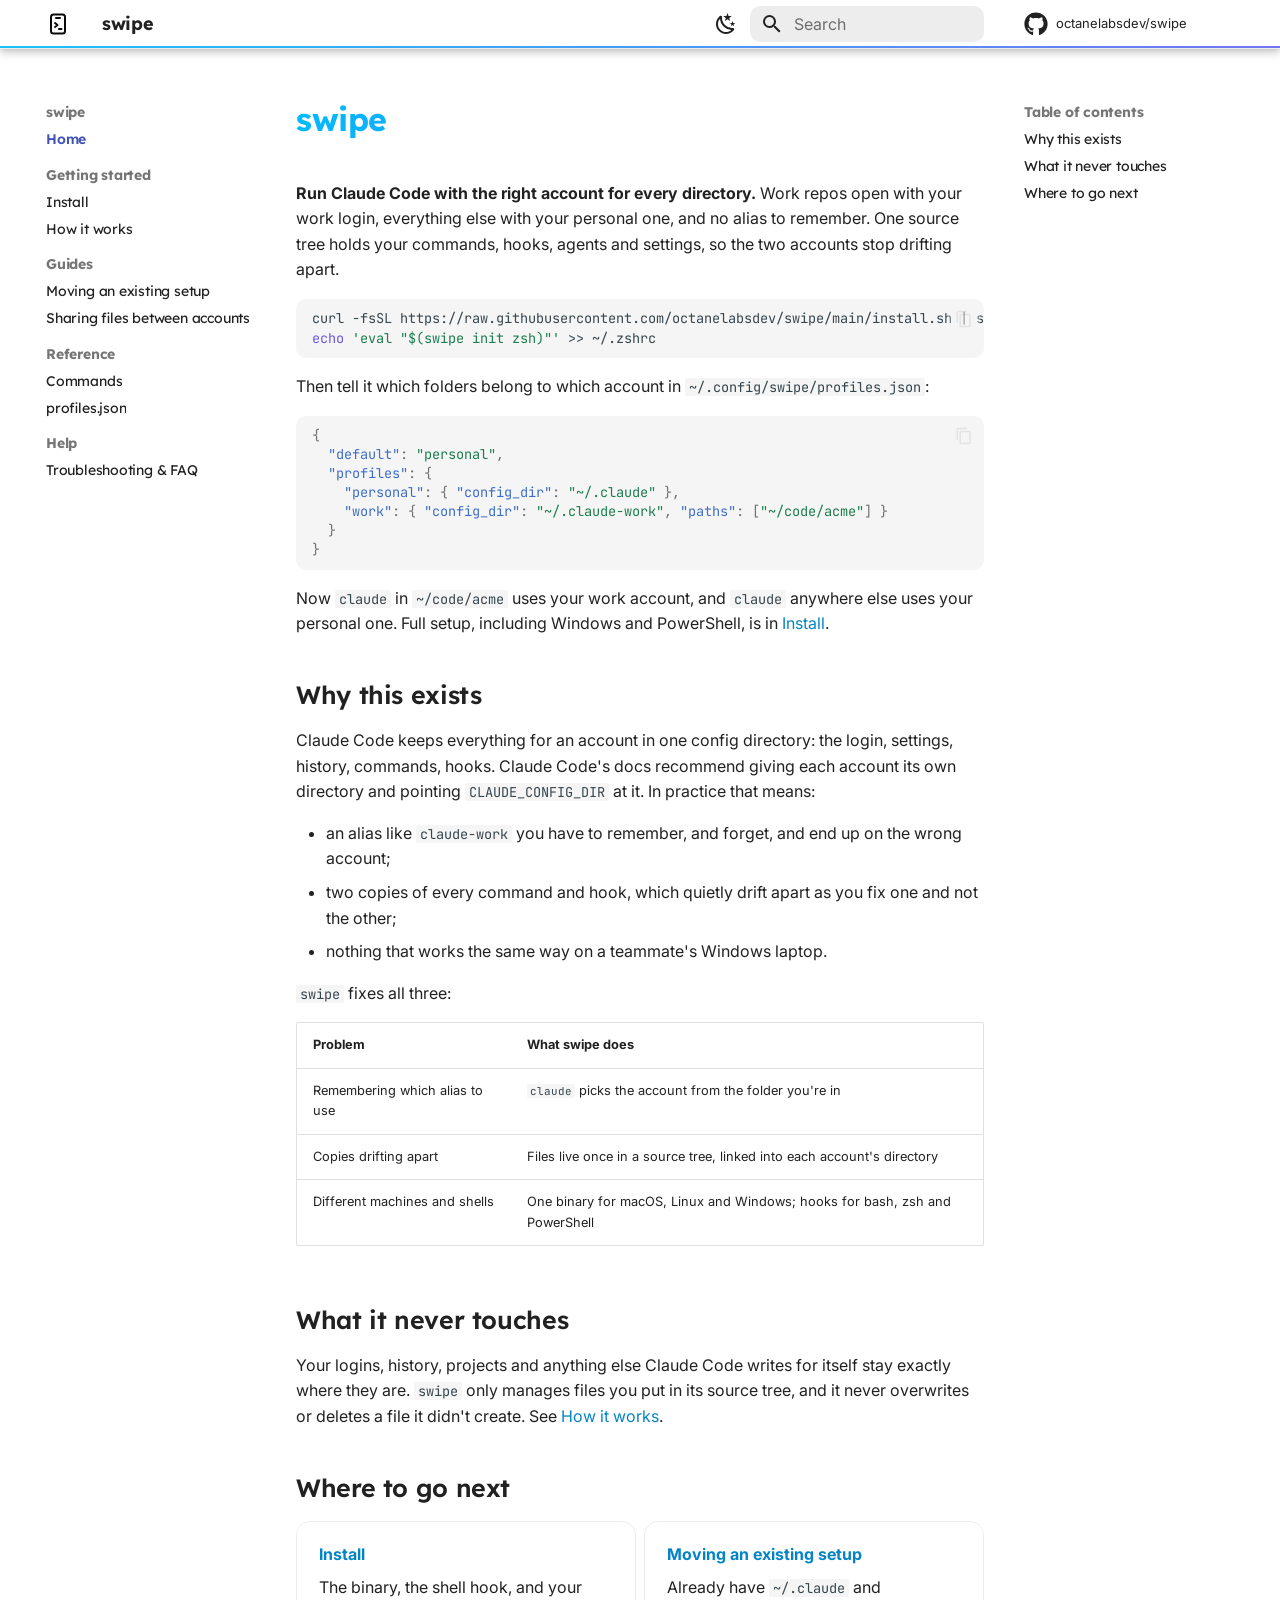
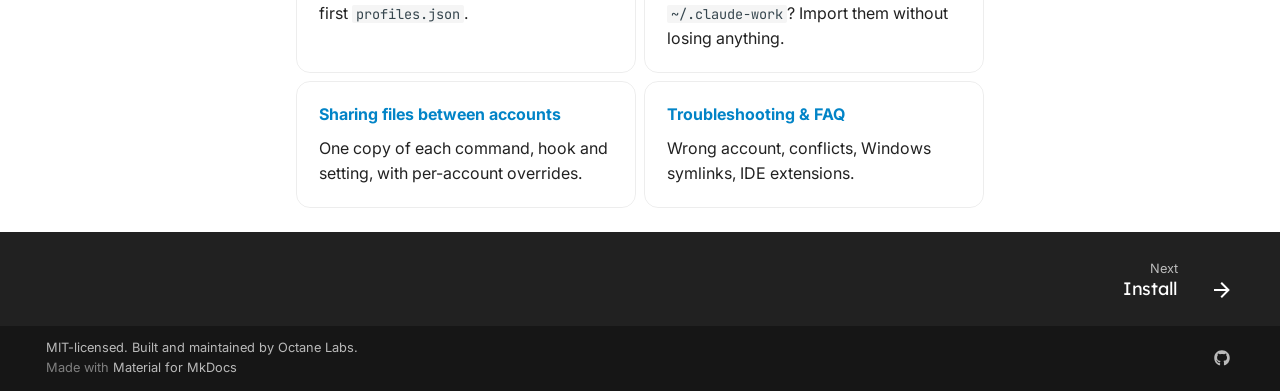
==== index.html @ 8a5f4e54 "Deployed 5c23343 with MkDocs version: 1.6.1" ====
<!doctype html>
<html lang="en" class="no-js">
  <head>
    
      <meta charset="utf-8">
      <meta name="viewport" content="width=device-width,initial-scale=1">
      
        <meta name="description" content="Run Claude Code with the right account for every directory, and keep your commands, hooks and settings in one place. macOS, Linux and Windows.">
      
      
      
        <link rel="canonical" href="https://swipe.octanelabs.dev/">
      
      
      
        <link rel="next" href="install/">
      
      
        
      
      
      <link rel="icon" href="assets/mark.svg">
      <meta name="generator" content="mkdocs-1.6.1, mkdocs-material-9.7.7">
    
    
      
        <title>swipe</title>
      
    
    
      <link rel="stylesheet" href="assets/stylesheets/main.ec1eaa64.min.css">
      
        
        <link rel="stylesheet" href="assets/stylesheets/palette.ab4e12ef.min.css">
      
      


    
    
      
    
    
      
        
        
        <link rel="preconnect" href="https://fonts.gstatic.com" crossorigin>
        <link rel="stylesheet" href="https://fonts.googleapis.com/css?family=Inter:300,300i,400,400i,700,700i%7CJetBrains+Mono:400,400i,700,700i&display=fallback">
        <style>:root{--md-text-font:"Inter";--md-code-font:"JetBrains Mono"}</style>
      
    
    
      <link rel="stylesheet" href="stylesheets/syntax.css">
    
    <script>__md_scope=new URL(".",location),__md_hash=e=>[...e].reduce(((e,_)=>(e<<5)-e+_.charCodeAt(0)),0),__md_get=(e,_=localStorage,t=__md_scope)=>JSON.parse(_.getItem(t.pathname+"."+e)),__md_set=(e,_,t=localStorage,a=__md_scope)=>{try{t.setItem(a.pathname+"."+e,JSON.stringify(_))}catch(e){}}</script>
    
      

    
    
  </head>
  
  
    
    
      
    
    
    
    
    <body dir="ltr" data-md-color-scheme="default" data-md-color-primary="white" data-md-color-accent="cyan">
  
    
    <input class="md-toggle" data-md-toggle="drawer" type="checkbox" id="__drawer" autocomplete="off">
    <input class="md-toggle" data-md-toggle="search" type="checkbox" id="__search" autocomplete="off">
    <label class="md-overlay" for="__drawer"></label>
    <div data-md-component="skip">
      
        
        <a href="#swipe" class="md-skip">
          Skip to content
        </a>
      
    </div>
    <div data-md-component="announce">
      
    </div>
    
    
      

  

<header class="md-header md-header--shadow" data-md-component="header">
  <nav class="md-header__inner md-grid" aria-label="Header">
    <a href="." title="swipe" class="md-header__button md-logo" aria-label="swipe" data-md-component="logo">
      
  <img src="assets/mark.svg" alt="logo">

    </a>
    <label class="md-header__button md-icon" for="__drawer">
      
      <svg xmlns="http://www.w3.org/2000/svg" viewBox="0 0 24 24"><path d="M3 6h18v2H3zm0 5h18v2H3zm0 5h18v2H3z"/></svg>
    </label>
    <div class="md-header__title" data-md-component="header-title">
      <div class="md-header__ellipsis">
        <div class="md-header__topic">
          <span class="md-ellipsis">
            swipe
          </span>
        </div>
        <div class="md-header__topic" data-md-component="header-topic">
          <span class="md-ellipsis">
            
              Home
            
          </span>
        </div>
      </div>
    </div>
    
      
        <form class="md-header__option" data-md-component="palette">
  
    
    
    
    <input class="md-option" data-md-color-media="(prefers-color-scheme: light)" data-md-color-scheme="default" data-md-color-primary="white" data-md-color-accent="cyan"  aria-label="Switch to dark mode"  type="radio" name="__palette" id="__palette_0">
    
      <label class="md-header__button md-icon" title="Switch to dark mode" for="__palette_1" hidden>
        <svg xmlns="http://www.w3.org/2000/svg" viewBox="0 0 24 24"><path d="m17.75 4.09-2.53 1.94.91 3.06-2.63-1.81-2.63 1.81.91-3.06-2.53-1.94L12.44 4l1.06-3 1.06 3zm3.5 6.91-1.64 1.25.59 1.98-1.7-1.17-1.7 1.17.59-1.98L15.75 11l2.06-.05L18.5 9l.69 1.95zm-2.28 4.95c.83-.08 1.72 1.1 1.19 1.85-.32.45-.66.87-1.08 1.27C15.17 23 8.84 23 4.94 19.07c-3.91-3.9-3.91-10.24 0-14.14.4-.4.82-.76 1.27-1.08.75-.53 1.93.36 1.85 1.19-.27 2.86.69 5.83 2.89 8.02a9.96 9.96 0 0 0 8.02 2.89m-1.64 2.02a12.08 12.08 0 0 1-7.8-3.47c-2.17-2.19-3.33-5-3.49-7.82-2.81 3.14-2.7 7.96.31 10.98 3.02 3.01 7.84 3.12 10.98.31"/></svg>
      </label>
    
  
    
    
    
    <input class="md-option" data-md-color-media="(prefers-color-scheme: dark)" data-md-color-scheme="slate" data-md-color-primary="black" data-md-color-accent="cyan"  aria-label="Switch to light mode"  type="radio" name="__palette" id="__palette_1">
    
      <label class="md-header__button md-icon" title="Switch to light mode" for="__palette_0" hidden>
        <svg xmlns="http://www.w3.org/2000/svg" viewBox="0 0 24 24"><path d="M12 7a5 5 0 0 1 5 5 5 5 0 0 1-5 5 5 5 0 0 1-5-5 5 5 0 0 1 5-5m0 2a3 3 0 0 0-3 3 3 3 0 0 0 3 3 3 3 0 0 0 3-3 3 3 0 0 0-3-3m0-7 2.39 3.42C13.65 5.15 12.84 5 12 5s-1.65.15-2.39.42zM3.34 7l4.16-.35A7.2 7.2 0 0 0 5.94 8.5c-.44.74-.69 1.5-.83 2.29zm.02 10 1.76-3.77a7.131 7.131 0 0 0 2.38 4.14zM20.65 7l-1.77 3.79a7.02 7.02 0 0 0-2.38-4.15zm-.01 10-4.14.36c.59-.51 1.12-1.14 1.54-1.86.42-.73.69-1.5.83-2.29zM12 22l-2.41-3.44c.74.27 1.55.44 2.41.44.82 0 1.63-.17 2.37-.44z"/></svg>
      </label>
    
  
</form>
      
    
    
      <script>var palette=__md_get("__palette");if(palette&&palette.color){if("(prefers-color-scheme)"===palette.color.media){var media=matchMedia("(prefers-color-scheme: light)"),input=document.querySelector(media.matches?"[data-md-color-media='(prefers-color-scheme: light)']":"[data-md-color-media='(prefers-color-scheme: dark)']");palette.color.media=input.getAttribute("data-md-color-media"),palette.color.scheme=input.getAttribute("data-md-color-scheme"),palette.color.primary=input.getAttribute("data-md-color-primary"),palette.color.accent=input.getAttribute("data-md-color-accent")}for(var[key,value]of Object.entries(palette.color))document.body.setAttribute("data-md-color-"+key,value)}</script>
    
    
    
      
      
        <label class="md-header__button md-icon" for="__search">
          
          <svg xmlns="http://www.w3.org/2000/svg" viewBox="0 0 24 24"><path d="M9.5 3A6.5 6.5 0 0 1 16 9.5c0 1.61-.59 3.09-1.56 4.23l.27.27h.79l5 5-1.5 1.5-5-5v-.79l-.27-.27A6.52 6.52 0 0 1 9.5 16 6.5 6.5 0 0 1 3 9.5 6.5 6.5 0 0 1 9.5 3m0 2C7 5 5 7 5 9.5S7 14 9.5 14 14 12 14 9.5 12 5 9.5 5"/></svg>
        </label>
        <div class="md-search" data-md-component="search" role="dialog">
  <label class="md-search__overlay" for="__search"></label>
  <div class="md-search__inner" role="search">
    <form class="md-search__form" name="search">
      <input type="text" class="md-search__input" name="query" aria-label="Search" placeholder="Search" autocapitalize="off" autocorrect="off" autocomplete="off" spellcheck="false" data-md-component="search-query" required>
      <label class="md-search__icon md-icon" for="__search">
        
        <svg xmlns="http://www.w3.org/2000/svg" viewBox="0 0 24 24"><path d="M9.5 3A6.5 6.5 0 0 1 16 9.5c0 1.61-.59 3.09-1.56 4.23l.27.27h.79l5 5-1.5 1.5-5-5v-.79l-.27-.27A6.52 6.52 0 0 1 9.5 16 6.5 6.5 0 0 1 3 9.5 6.5 6.5 0 0 1 9.5 3m0 2C7 5 5 7 5 9.5S7 14 9.5 14 14 12 14 9.5 12 5 9.5 5"/></svg>
        
        <svg xmlns="http://www.w3.org/2000/svg" viewBox="0 0 24 24"><path d="M20 11v2H8l5.5 5.5-1.42 1.42L4.16 12l7.92-7.92L13.5 5.5 8 11z"/></svg>
      </label>
      <nav class="md-search__options" aria-label="Search">
        
        <button type="reset" class="md-search__icon md-icon" title="Clear" aria-label="Clear" tabindex="-1">
          
          <svg xmlns="http://www.w3.org/2000/svg" viewBox="0 0 24 24"><path d="M19 6.41 17.59 5 12 10.59 6.41 5 5 6.41 10.59 12 5 17.59 6.41 19 12 13.41 17.59 19 19 17.59 13.41 12z"/></svg>
        </button>
      </nav>
      
        <div class="md-search__suggest" data-md-component="search-suggest"></div>
      
    </form>
    <div class="md-search__output">
      <div class="md-search__scrollwrap" tabindex="0" data-md-scrollfix>
        <div class="md-search-result" data-md-component="search-result">
          <div class="md-search-result__meta">
            Initializing search
          </div>
          <ol class="md-search-result__list" role="presentation"></ol>
        </div>
      </div>
    </div>
  </div>
</div>
      
    
    
      <div class="md-header__source">
        <a href="https://github.com/octanelabsdev/swipe" title="Go to repository" class="md-source" data-md-component="source">
  <div class="md-source__icon md-icon">
    
    <svg xmlns="http://www.w3.org/2000/svg" viewBox="0 0 512 512"><!--! Font Awesome Free 7.1.0 by @fontawesome - https://fontawesome.com License - https://fontawesome.com/license/free (Icons: CC BY 4.0, Fonts: SIL OFL 1.1, Code: MIT License) Copyright 2025 Fonticons, Inc.--><path d="M173.9 397.4c0 2-2.3 3.6-5.2 3.6-3.3.3-5.6-1.3-5.6-3.6 0-2 2.3-3.6 5.2-3.6 3-.3 5.6 1.3 5.6 3.6m-31.1-4.5c-.7 2 1.3 4.3 4.3 4.9 2.6 1 5.6 0 6.2-2s-1.3-4.3-4.3-5.2c-2.6-.7-5.5.3-6.2 2.3m44.2-1.7c-2.9.7-4.9 2.6-4.6 4.9.3 2 2.9 3.3 5.9 2.6 2.9-.7 4.9-2.6 4.6-4.6-.3-1.9-3-3.2-5.9-2.9M252.8 8C114.1 8 8 113.3 8 252c0 110.9 69.8 205.8 169.5 239.2 12.8 2.3 17.3-5.6 17.3-12.1 0-6.2-.3-40.4-.3-61.4 0 0-70 15-84.7-29.8 0 0-11.4-29.1-27.8-36.6 0 0-22.9-15.7 1.6-15.4 0 0 24.9 2 38.6 25.8 21.9 38.6 58.6 27.5 72.9 20.9 2.3-16 8.8-27.1 16-33.7-55.9-6.2-112.3-14.3-112.3-110.5 0-27.5 7.6-41.3 23.6-58.9-2.6-6.5-11.1-33.3 2.6-67.9 20.9-6.5 69 27 69 27 20-5.6 41.5-8.5 62.8-8.5s42.8 2.9 62.8 8.5c0 0 48.1-33.6 69-27 13.7 34.7 5.2 61.4 2.6 67.9 16 17.7 25.8 31.5 25.8 58.9 0 96.5-58.9 104.2-114.8 110.5 9.2 7.9 17 22.9 17 46.4 0 33.7-.3 75.4-.3 83.6 0 6.5 4.6 14.4 17.3 12.1C436.2 457.8 504 362.9 504 252 504 113.3 391.5 8 252.8 8M105.2 352.9c-1.3 1-1 3.3.7 5.2 1.6 1.6 3.9 2.3 5.2 1 1.3-1 1-3.3-.7-5.2-1.6-1.6-3.9-2.3-5.2-1m-10.8-8.1c-.7 1.3.3 2.9 2.3 3.9 1.6 1 3.6.7 4.3-.7.7-1.3-.3-2.9-2.3-3.9-2-.6-3.6-.3-4.3.7m32.4 35.6c-1.6 1.3-1 4.3 1.3 6.2 2.3 2.3 5.2 2.6 6.5 1 1.3-1.3.7-4.3-1.3-6.2-2.2-2.3-5.2-2.6-6.5-1m-11.4-14.7c-1.6 1-1.6 3.6 0 5.9s4.3 3.3 5.6 2.3c1.6-1.3 1.6-3.9 0-6.2-1.4-2.3-4-3.3-5.6-2"/></svg>
  </div>
  <div class="md-source__repository">
    octanelabsdev/swipe
  </div>
</a>
      </div>
    
  </nav>
  
</header>
    
    <div class="md-container" data-md-component="container">
      
      
        
          
        
      
      <main class="md-main" data-md-component="main">
        <div class="md-main__inner md-grid">
          
            
              
              <div class="md-sidebar md-sidebar--primary" data-md-component="sidebar" data-md-type="navigation" >
                <div class="md-sidebar__scrollwrap">
                  <div class="md-sidebar__inner">
                    



<nav class="md-nav md-nav--primary" aria-label="Navigation" data-md-level="0">
  <label class="md-nav__title" for="__drawer">
    <a href="." title="swipe" class="md-nav__button md-logo" aria-label="swipe" data-md-component="logo">
      
  <img src="assets/mark.svg" alt="logo">

    </a>
    swipe
  </label>
  
    <div class="md-nav__source">
      <a href="https://github.com/octanelabsdev/swipe" title="Go to repository" class="md-source" data-md-component="source">
  <div class="md-source__icon md-icon">
    
    <svg xmlns="http://www.w3.org/2000/svg" viewBox="0 0 512 512"><!--! Font Awesome Free 7.1.0 by @fontawesome - https://fontawesome.com License - https://fontawesome.com/license/free (Icons: CC BY 4.0, Fonts: SIL OFL 1.1, Code: MIT License) Copyright 2025 Fonticons, Inc.--><path d="M173.9 397.4c0 2-2.3 3.6-5.2 3.6-3.3.3-5.6-1.3-5.6-3.6 0-2 2.3-3.6 5.2-3.6 3-.3 5.6 1.3 5.6 3.6m-31.1-4.5c-.7 2 1.3 4.3 4.3 4.9 2.6 1 5.6 0 6.2-2s-1.3-4.3-4.3-5.2c-2.6-.7-5.5.3-6.2 2.3m44.2-1.7c-2.9.7-4.9 2.6-4.6 4.9.3 2 2.9 3.3 5.9 2.6 2.9-.7 4.9-2.6 4.6-4.6-.3-1.9-3-3.2-5.9-2.9M252.8 8C114.1 8 8 113.3 8 252c0 110.9 69.8 205.8 169.5 239.2 12.8 2.3 17.3-5.6 17.3-12.1 0-6.2-.3-40.4-.3-61.4 0 0-70 15-84.7-29.8 0 0-11.4-29.1-27.8-36.6 0 0-22.9-15.7 1.6-15.4 0 0 24.9 2 38.6 25.8 21.9 38.6 58.6 27.5 72.9 20.9 2.3-16 8.8-27.1 16-33.7-55.9-6.2-112.3-14.3-112.3-110.5 0-27.5 7.6-41.3 23.6-58.9-2.6-6.5-11.1-33.3 2.6-67.9 20.9-6.5 69 27 69 27 20-5.6 41.5-8.5 62.8-8.5s42.8 2.9 62.8 8.5c0 0 48.1-33.6 69-27 13.7 34.7 5.2 61.4 2.6 67.9 16 17.7 25.8 31.5 25.8 58.9 0 96.5-58.9 104.2-114.8 110.5 9.2 7.9 17 22.9 17 46.4 0 33.7-.3 75.4-.3 83.6 0 6.5 4.6 14.4 17.3 12.1C436.2 457.8 504 362.9 504 252 504 113.3 391.5 8 252.8 8M105.2 352.9c-1.3 1-1 3.3.7 5.2 1.6 1.6 3.9 2.3 5.2 1 1.3-1 1-3.3-.7-5.2-1.6-1.6-3.9-2.3-5.2-1m-10.8-8.1c-.7 1.3.3 2.9 2.3 3.9 1.6 1 3.6.7 4.3-.7.7-1.3-.3-2.9-2.3-3.9-2-.6-3.6-.3-4.3.7m32.4 35.6c-1.6 1.3-1 4.3 1.3 6.2 2.3 2.3 5.2 2.6 6.5 1 1.3-1.3.7-4.3-1.3-6.2-2.2-2.3-5.2-2.6-6.5-1m-11.4-14.7c-1.6 1-1.6 3.6 0 5.9s4.3 3.3 5.6 2.3c1.6-1.3 1.6-3.9 0-6.2-1.4-2.3-4-3.3-5.6-2"/></svg>
  </div>
  <div class="md-source__repository">
    octanelabsdev/swipe
  </div>
</a>
    </div>
  
  <ul class="md-nav__list" data-md-scrollfix>
    
      
      
  
  
    
  
  
  
    <li class="md-nav__item md-nav__item--active">
      
      <input class="md-nav__toggle md-toggle" type="checkbox" id="__toc">
      
      
        
      
      
        <label class="md-nav__link md-nav__link--active" for="__toc">
          
  
  
  <span class="md-ellipsis">
    
  
    Home
  

    
  </span>
  
  

          <span class="md-nav__icon md-icon"></span>
        </label>
      
      <a href="." class="md-nav__link md-nav__link--active">
        
  
  
  <span class="md-ellipsis">
    
  
    Home
  

    
  </span>
  
  

      </a>
      
        

<nav class="md-nav md-nav--secondary" aria-label="Table of contents">
  
  
  
    
  
  
    <label class="md-nav__title" for="__toc">
      <span class="md-nav__icon md-icon"></span>
      Table of contents
    </label>
    <ul class="md-nav__list" data-md-component="toc" data-md-scrollfix>
      
        <li class="md-nav__item">
  <a href="#why-this-exists" class="md-nav__link">
    <span class="md-ellipsis">
      
        Why this exists
      
    </span>
  </a>
  
</li>
      
        <li class="md-nav__item">
  <a href="#what-it-never-touches" class="md-nav__link">
    <span class="md-ellipsis">
      
        What it never touches
      
    </span>
  </a>
  
</li>
      
        <li class="md-nav__item">
  <a href="#where-to-go-next" class="md-nav__link">
    <span class="md-ellipsis">
      
        Where to go next
      
    </span>
  </a>
  
</li>
      
    </ul>
  
</nav>
      
    </li>
  

    
      
      
  
  
  
  
    
    
    
    
      
        
        
      
    
    
    <li class="md-nav__item md-nav__item--section md-nav__item--nested">
      
        
        
        <input class="md-nav__toggle md-toggle " type="checkbox" id="__nav_2" >
        
          
          <label class="md-nav__link" for="__nav_2" id="__nav_2_label" tabindex="">
            
  
  
  <span class="md-ellipsis">
    
  
    Getting started
  

    
  </span>
  
  

            <span class="md-nav__icon md-icon"></span>
          </label>
        
        <nav class="md-nav" data-md-level="1" aria-labelledby="__nav_2_label" aria-expanded="false">
          <label class="md-nav__title" for="__nav_2">
            <span class="md-nav__icon md-icon"></span>
            
  
    Getting started
  

          </label>
          <ul class="md-nav__list" data-md-scrollfix>
            
              
                
  
  
  
  
    <li class="md-nav__item">
      <a href="install/" class="md-nav__link">
        
  
  
  <span class="md-ellipsis">
    
  
    Install
  

    
  </span>
  
  

      </a>
    </li>
  

              
            
              
                
  
  
  
  
    <li class="md-nav__item">
      <a href="concepts/" class="md-nav__link">
        
  
  
  <span class="md-ellipsis">
    
  
    How it works
  

    
  </span>
  
  

      </a>
    </li>
  

              
            
          </ul>
        </nav>
      
    </li>
  

    
      
      
  
  
  
  
    
    
    
    
      
        
        
      
    
    
    <li class="md-nav__item md-nav__item--section md-nav__item--nested">
      
        
        
        <input class="md-nav__toggle md-toggle " type="checkbox" id="__nav_3" >
        
          
          <label class="md-nav__link" for="__nav_3" id="__nav_3_label" tabindex="">
            
  
  
  <span class="md-ellipsis">
    
  
    Guides
  

    
  </span>
  
  

            <span class="md-nav__icon md-icon"></span>
          </label>
        
        <nav class="md-nav" data-md-level="1" aria-labelledby="__nav_3_label" aria-expanded="false">
          <label class="md-nav__title" for="__nav_3">
            <span class="md-nav__icon md-icon"></span>
            
  
    Guides
  

          </label>
          <ul class="md-nav__list" data-md-scrollfix>
            
              
                
  
  
  
  
    <li class="md-nav__item">
      <a href="migrating/" class="md-nav__link">
        
  
  
  <span class="md-ellipsis">
    
  
    Moving an existing setup
  

    
  </span>
  
  

      </a>
    </li>
  

              
            
              
                
  
  
  
  
    <li class="md-nav__item">
      <a href="syncing/" class="md-nav__link">
        
  
  
  <span class="md-ellipsis">
    
  
    Sharing files between accounts
  

    
  </span>
  
  

      </a>
    </li>
  

              
            
          </ul>
        </nav>
      
    </li>
  

    
      
      
  
  
  
  
    
    
    
    
      
        
        
      
    
    
    <li class="md-nav__item md-nav__item--section md-nav__item--nested">
      
        
        
        <input class="md-nav__toggle md-toggle " type="checkbox" id="__nav_4" >
        
          
          <label class="md-nav__link" for="__nav_4" id="__nav_4_label" tabindex="">
            
  
  
  <span class="md-ellipsis">
    
  
    Reference
  

    
  </span>
  
  

            <span class="md-nav__icon md-icon"></span>
          </label>
        
        <nav class="md-nav" data-md-level="1" aria-labelledby="__nav_4_label" aria-expanded="false">
          <label class="md-nav__title" for="__nav_4">
            <span class="md-nav__icon md-icon"></span>
            
  
    Reference
  

          </label>
          <ul class="md-nav__list" data-md-scrollfix>
            
              
                
  
  
  
  
    <li class="md-nav__item">
      <a href="commands/" class="md-nav__link">
        
  
  
  <span class="md-ellipsis">
    
  
    Commands
  

    
  </span>
  
  

      </a>
    </li>
  

              
            
              
                
  
  
  
  
    <li class="md-nav__item">
      <a href="configuration/" class="md-nav__link">
        
  
  
  <span class="md-ellipsis">
    
  
    profiles.json
  

    
  </span>
  
  

      </a>
    </li>
  

              
            
          </ul>
        </nav>
      
    </li>
  

    
      
      
  
  
  
  
    
    
    
    
      
        
        
      
    
    
    <li class="md-nav__item md-nav__item--section md-nav__item--nested">
      
        
        
        <input class="md-nav__toggle md-toggle " type="checkbox" id="__nav_5" >
        
          
          <label class="md-nav__link" for="__nav_5" id="__nav_5_label" tabindex="">
            
  
  
  <span class="md-ellipsis">
    
  
    Help
  

    
  </span>
  
  

            <span class="md-nav__icon md-icon"></span>
          </label>
        
        <nav class="md-nav" data-md-level="1" aria-labelledby="__nav_5_label" aria-expanded="false">
          <label class="md-nav__title" for="__nav_5">
            <span class="md-nav__icon md-icon"></span>
            
  
    Help
  

          </label>
          <ul class="md-nav__list" data-md-scrollfix>
            
              
                
  
  
  
  
    <li class="md-nav__item">
      <a href="troubleshooting/" class="md-nav__link">
        
  
  
  <span class="md-ellipsis">
    
  
    Troubleshooting & FAQ
  

    
  </span>
  
  

      </a>
    </li>
  

              
            
          </ul>
        </nav>
      
    </li>
  

    
  </ul>
</nav>
                  </div>
                </div>
              </div>
            
            
              
              <div class="md-sidebar md-sidebar--secondary" data-md-component="sidebar" data-md-type="toc" >
                <div class="md-sidebar__scrollwrap">
                  <div class="md-sidebar__inner">
                    

<nav class="md-nav md-nav--secondary" aria-label="Table of contents">
  
  
  
    
  
  
    <label class="md-nav__title" for="__toc">
      <span class="md-nav__icon md-icon"></span>
      Table of contents
    </label>
    <ul class="md-nav__list" data-md-component="toc" data-md-scrollfix>
      
        <li class="md-nav__item">
  <a href="#why-this-exists" class="md-nav__link">
    <span class="md-ellipsis">
      
        Why this exists
      
    </span>
  </a>
  
</li>
      
        <li class="md-nav__item">
  <a href="#what-it-never-touches" class="md-nav__link">
    <span class="md-ellipsis">
      
        What it never touches
      
    </span>
  </a>
  
</li>
      
        <li class="md-nav__item">
  <a href="#where-to-go-next" class="md-nav__link">
    <span class="md-ellipsis">
      
        Where to go next
      
    </span>
  </a>
  
</li>
      
    </ul>
  
</nav>
                  </div>
                </div>
              </div>
            
          
          
            <div class="md-content" data-md-component="content">
              
              <article class="md-content__inner md-typeset">
                
                  


  
  


<h1 id="swipe">swipe<a class="headerlink" href="#swipe" title="Permanent link">&para;</a></h1>
<p><strong>Run Claude Code with the right account for every directory.</strong> Work repos open with your work
login, everything else with your personal one, and no alias to remember. One source tree holds
your commands, hooks, agents and settings, so the two accounts stop drifting apart.</p>
<div class="highlight"><pre><span></span><code><a id="__codelineno-0-1" name="__codelineno-0-1" href="#__codelineno-0-1"></a>curl<span class="w"> </span>-fsSL<span class="w"> </span>https://raw.githubusercontent.com/octanelabsdev/swipe/main/install.sh<span class="w"> </span><span class="p">|</span><span class="w"> </span>sh
<a id="__codelineno-0-2" name="__codelineno-0-2" href="#__codelineno-0-2"></a><span class="nb">echo</span><span class="w"> </span><span class="s1">'eval "$(swipe init zsh)"'</span><span class="w"> </span>&gt;&gt;<span class="w"> </span>~/.zshrc
</code></pre></div>
<p>Then tell it which folders belong to which account in
<code>~/.config/swipe/profiles.json</code>:</p>
<div class="highlight"><pre><span></span><code><a id="__codelineno-1-1" name="__codelineno-1-1" href="#__codelineno-1-1"></a><span class="p">{</span>
<a id="__codelineno-1-2" name="__codelineno-1-2" href="#__codelineno-1-2"></a><span class="w">  </span><span class="nt">"default"</span><span class="p">:</span><span class="w"> </span><span class="s2">"personal"</span><span class="p">,</span>
<a id="__codelineno-1-3" name="__codelineno-1-3" href="#__codelineno-1-3"></a><span class="w">  </span><span class="nt">"profiles"</span><span class="p">:</span><span class="w"> </span><span class="p">{</span>
<a id="__codelineno-1-4" name="__codelineno-1-4" href="#__codelineno-1-4"></a><span class="w">    </span><span class="nt">"personal"</span><span class="p">:</span><span class="w"> </span><span class="p">{</span><span class="w"> </span><span class="nt">"config_dir"</span><span class="p">:</span><span class="w"> </span><span class="s2">"~/.claude"</span><span class="w"> </span><span class="p">},</span>
<a id="__codelineno-1-5" name="__codelineno-1-5" href="#__codelineno-1-5"></a><span class="w">    </span><span class="nt">"work"</span><span class="p">:</span><span class="w"> </span><span class="p">{</span><span class="w"> </span><span class="nt">"config_dir"</span><span class="p">:</span><span class="w"> </span><span class="s2">"~/.claude-work"</span><span class="p">,</span><span class="w"> </span><span class="nt">"paths"</span><span class="p">:</span><span class="w"> </span><span class="p">[</span><span class="s2">"~/code/acme"</span><span class="p">]</span><span class="w"> </span><span class="p">}</span>
<a id="__codelineno-1-6" name="__codelineno-1-6" href="#__codelineno-1-6"></a><span class="w">  </span><span class="p">}</span>
<a id="__codelineno-1-7" name="__codelineno-1-7" href="#__codelineno-1-7"></a><span class="p">}</span>
</code></pre></div>
<p>Now <code>claude</code> in <code>~/code/acme</code> uses your work account, and <code>claude</code> anywhere else uses your
personal one. Full setup, including Windows and PowerShell, is in <a href="install/">Install</a>.</p>
<h2 id="why-this-exists">Why this exists<a class="headerlink" href="#why-this-exists" title="Permanent link">&para;</a></h2>
<p>Claude Code keeps everything for an account in one config directory: the login, settings, history,
commands, hooks. Claude Code's docs recommend giving each account its own directory and pointing
<code>CLAUDE_CONFIG_DIR</code> at it. In practice that means:</p>
<ul>
<li>an alias like <code>claude-work</code> you have to remember, and forget, and end up on the wrong account;</li>
<li>two copies of every command and hook, which quietly drift apart as you fix one and not the other;</li>
<li>nothing that works the same way on a teammate's Windows laptop.</li>
</ul>
<p><code>swipe</code> fixes all three:</p>
<table>
<thead>
<tr>
<th>Problem</th>
<th>What swipe does</th>
</tr>
</thead>
<tbody>
<tr>
<td>Remembering which alias to use</td>
<td><code>claude</code> picks the account from the folder you're in</td>
</tr>
<tr>
<td>Copies drifting apart</td>
<td>Files live once in a source tree, linked into each account's directory</td>
</tr>
<tr>
<td>Different machines and shells</td>
<td>One binary for macOS, Linux and Windows; hooks for bash, zsh and PowerShell</td>
</tr>
</tbody>
</table>
<h2 id="what-it-never-touches">What it never touches<a class="headerlink" href="#what-it-never-touches" title="Permanent link">&para;</a></h2>
<p>Your logins, history, projects and anything else Claude Code writes for itself stay exactly where
they are. <code>swipe</code> only manages files you put in its source tree, and it never overwrites or deletes
a file it didn't create. See <a href="concepts/">How it works</a>.</p>
<h2 id="where-to-go-next">Where to go next<a class="headerlink" href="#where-to-go-next" title="Permanent link">&para;</a></h2>
<div class="grid cards">
<ul>
<li>
<p><strong><a href="install/">Install</a></strong></p>
<p>The binary, the shell hook, and your first <code>profiles.json</code>.</p>
</li>
<li>
<p><strong><a href="migrating/">Moving an existing setup</a></strong></p>
<p>Already have <code>~/.claude</code> and <code>~/.claude-work</code>? Import them without losing anything.</p>
</li>
<li>
<p><strong><a href="syncing/">Sharing files between accounts</a></strong></p>
<p>One copy of each command, hook and setting, with per-account overrides.</p>
</li>
<li>
<p><strong><a href="troubleshooting/">Troubleshooting &amp; FAQ</a></strong></p>
<p>Wrong account, conflicts, Windows symlinks, IDE extensions.</p>
</li>
</ul>
</div>












                
              </article>
            </div>
          
          
  <script>var tabs=__md_get("__tabs");if(Array.isArray(tabs))e:for(var set of document.querySelectorAll(".tabbed-set")){var labels=set.querySelector(".tabbed-labels");for(var tab of tabs)for(var label of labels.getElementsByTagName("label"))if(label.innerText.trim()===tab){var input=document.getElementById(label.htmlFor);input.checked=!0;continue e}}</script>

<script>var target=document.getElementById(location.hash.slice(1));target&&target.name&&(target.checked=target.name.startsWith("__tabbed_"))</script>
        </div>
        
          <button type="button" class="md-top md-icon" data-md-component="top" hidden>
  
  <svg xmlns="http://www.w3.org/2000/svg" viewBox="0 0 24 24"><path d="M13 20h-2V8l-5.5 5.5-1.42-1.42L12 4.16l7.92 7.92-1.42 1.42L13 8z"/></svg>
  Back to top
</button>
        
      </main>
      
        <footer class="md-footer">
  
    
      
      <nav class="md-footer__inner md-grid" aria-label="Footer" >
        
        
          
          <a href="install/" class="md-footer__link md-footer__link--next" aria-label="Next: Install">
            <div class="md-footer__title">
              <span class="md-footer__direction">
                Next
              </span>
              <div class="md-ellipsis">
                Install
              </div>
            </div>
            <div class="md-footer__button md-icon">
              
              <svg xmlns="http://www.w3.org/2000/svg" viewBox="0 0 24 24"><path d="M4 11v2h12l-5.5 5.5 1.42 1.42L19.84 12l-7.92-7.92L10.5 5.5 16 11z"/></svg>
            </div>
          </a>
        
      </nav>
    
  
  <div class="md-footer-meta md-typeset">
    <div class="md-footer-meta__inner md-grid">
      <div class="md-copyright">
  
    <div class="md-copyright__highlight">
      MIT-licensed. Built and maintained by Octane Labs.
    </div>
  
  
    Made with
    <a href="https://squidfunk.github.io/mkdocs-material/" target="_blank" rel="noopener">
      Material for MkDocs
    </a>
  
</div>
      
        
<div class="md-social">
  
    
    
    
    
      
      
    
    <a href="https://github.com/octanelabsdev/swipe" target="_blank" rel="noopener" title="github.com" class="md-social__link">
      <svg xmlns="http://www.w3.org/2000/svg" viewBox="0 0 512 512"><!--! Font Awesome Free 7.1.0 by @fontawesome - https://fontawesome.com License - https://fontawesome.com/license/free (Icons: CC BY 4.0, Fonts: SIL OFL 1.1, Code: MIT License) Copyright 2025 Fonticons, Inc.--><path d="M173.9 397.4c0 2-2.3 3.6-5.2 3.6-3.3.3-5.6-1.3-5.6-3.6 0-2 2.3-3.6 5.2-3.6 3-.3 5.6 1.3 5.6 3.6m-31.1-4.5c-.7 2 1.3 4.3 4.3 4.9 2.6 1 5.6 0 6.2-2s-1.3-4.3-4.3-5.2c-2.6-.7-5.5.3-6.2 2.3m44.2-1.7c-2.9.7-4.9 2.6-4.6 4.9.3 2 2.9 3.3 5.9 2.6 2.9-.7 4.9-2.6 4.6-4.6-.3-1.9-3-3.2-5.9-2.9M252.8 8C114.1 8 8 113.3 8 252c0 110.9 69.8 205.8 169.5 239.2 12.8 2.3 17.3-5.6 17.3-12.1 0-6.2-.3-40.4-.3-61.4 0 0-70 15-84.7-29.8 0 0-11.4-29.1-27.8-36.6 0 0-22.9-15.7 1.6-15.4 0 0 24.9 2 38.6 25.8 21.9 38.6 58.6 27.5 72.9 20.9 2.3-16 8.8-27.1 16-33.7-55.9-6.2-112.3-14.3-112.3-110.5 0-27.5 7.6-41.3 23.6-58.9-2.6-6.5-11.1-33.3 2.6-67.9 20.9-6.5 69 27 69 27 20-5.6 41.5-8.5 62.8-8.5s42.8 2.9 62.8 8.5c0 0 48.1-33.6 69-27 13.7 34.7 5.2 61.4 2.6 67.9 16 17.7 25.8 31.5 25.8 58.9 0 96.5-58.9 104.2-114.8 110.5 9.2 7.9 17 22.9 17 46.4 0 33.7-.3 75.4-.3 83.6 0 6.5 4.6 14.4 17.3 12.1C436.2 457.8 504 362.9 504 252 504 113.3 391.5 8 252.8 8M105.2 352.9c-1.3 1-1 3.3.7 5.2 1.6 1.6 3.9 2.3 5.2 1 1.3-1 1-3.3-.7-5.2-1.6-1.6-3.9-2.3-5.2-1m-10.8-8.1c-.7 1.3.3 2.9 2.3 3.9 1.6 1 3.6.7 4.3-.7.7-1.3-.3-2.9-2.3-3.9-2-.6-3.6-.3-4.3.7m32.4 35.6c-1.6 1.3-1 4.3 1.3 6.2 2.3 2.3 5.2 2.6 6.5 1 1.3-1.3.7-4.3-1.3-6.2-2.2-2.3-5.2-2.6-6.5-1m-11.4-14.7c-1.6 1-1.6 3.6 0 5.9s4.3 3.3 5.6 2.3c1.6-1.3 1.6-3.9 0-6.2-1.4-2.3-4-3.3-5.6-2"/></svg>
    </a>
  
</div>
      
    </div>
  </div>
</footer>
      
    </div>
    <div class="md-dialog" data-md-component="dialog">
      <div class="md-dialog__inner md-typeset"></div>
    </div>
    
    
    
      
      
      <script id="__config" type="application/json">{"annotate": null, "base": ".", "features": ["navigation.instant", "navigation.tracking", "navigation.top", "navigation.sections", "navigation.footer", "toc.follow", "search.suggest", "search.highlight", "content.code.copy", "content.tabs.link"], "search": "assets/javascripts/workers/search.2c215733.min.js", "tags": null, "translations": {"clipboard.copied": "Copied to clipboard", "clipboard.copy": "Copy to clipboard", "search.result.more.one": "1 more on this page", "search.result.more.other": "# more on this page", "search.result.none": "No matching documents", "search.result.one": "1 matching document", "search.result.other": "# matching documents", "search.result.placeholder": "Type to start searching", "search.result.term.missing": "Missing", "select.version": "Select version"}, "version": null}</script>
    
    
      <script src="assets/javascripts/bundle.d7400e89.min.js"></script>
      
    
  </body>
</html>
---- assets/stylesheets/main.ec1eaa64.min.css ----
@charset "UTF-8";html{-webkit-text-size-adjust:none;-moz-text-size-adjust:none;text-size-adjust:none;box-sizing:border-box}*,:after,:before{box-sizing:inherit}@media (prefers-reduced-motion){*,:after,:before{transition:none!important}}body{margin:0}a,button,input,label{-webkit-tap-highlight-color:transparent}a{color:inherit;text-decoration:none}hr{border:0;box-sizing:initial;display:block;height:.05rem;overflow:visible;padding:0}small{font-size:80%}sub,sup{line-height:1em}img{border-style:none}table{border-collapse:initial;border-spacing:0}td,th{font-weight:400;vertical-align:top}button{background:#0000;border:0;font-family:inherit;font-size:inherit;margin:0;padding:0}input{border:0;outline:none}:root{--md-primary-fg-color:#4051b5;--md-primary-fg-color--light:#5d6cc0;--md-primary-fg-color--dark:#303fa1;--md-primary-bg-color:#fff;--md-primary-bg-color--light:#ffffffb3;--md-accent-fg-color:#526cfe;--md-accent-fg-color--transparent:#526cfe1a;--md-accent-bg-color:#fff;--md-accent-bg-color--light:#ffffffb3}[data-md-color-scheme=default]{color-scheme:light}[data-md-color-scheme=default] img[src$="#gh-dark-mode-only"],[data-md-color-scheme=default] img[src$="#only-dark"]{display:none}:root,[data-md-color-scheme=default]{--md-hue:225deg;--md-default-fg-color:#000000de;--md-default-fg-color--light:#0000008a;--md-default-fg-color--lighter:#00000052;--md-default-fg-color--lightest:#00000012;--md-default-bg-color:#fff;--md-default-bg-color--light:#ffffffb3;--md-default-bg-color--lighter:#ffffff4d;--md-default-bg-color--lightest:#ffffff1f;--md-code-fg-color:#36464e;--md-code-bg-color:#f5f5f5;--md-code-bg-color--light:#f5f5f5b3;--md-code-bg-color--lighter:#f5f5f54d;--md-code-hl-color:#4287ff;--md-code-hl-color--light:#4287ff1a;--md-code-hl-number-color:#d52a2a;--md-code-hl-special-color:#db1457;--md-code-hl-function-color:#a846b9;--md-code-hl-constant-color:#6e59d9;--md-code-hl-keyword-color:#3f6ec6;--md-code-hl-string-color:#1c7d4d;--md-code-hl-name-color:var(--md-code-fg-color);--md-code-hl-operator-color:var(--md-default-fg-color--light);--md-code-hl-punctuation-color:var(--md-default-fg-color--light);--md-code-hl-comment-color:var(--md-default-fg-color--light);--md-code-hl-generic-color:var(--md-default-fg-color--light);--md-code-hl-variable-color:var(--md-default-fg-color--light);--md-typeset-color:var(--md-default-fg-color);--md-typeset-a-color:var(--md-primary-fg-color);--md-typeset-del-color:#f5503d26;--md-typeset-ins-color:#0bd57026;--md-typeset-kbd-color:#fafafa;--md-typeset-kbd-accent-color:#fff;--md-typeset-kbd-border-color:#b8b8b8;--md-typeset-mark-color:#ffff0080;--md-typeset-table-color:#0000001f;--md-typeset-table-color--light:rgba(0,0,0,.035);--md-admonition-fg-color:var(--md-default-fg-color);--md-admonition-bg-color:var(--md-default-bg-color);--md-warning-fg-color:#000000de;--md-warning-bg-color:#ff9;--md-footer-fg-color:#fff;--md-footer-fg-color--light:#ffffffb3;--md-footer-fg-color--lighter:#ffffff73;--md-footer-bg-color:#000000de;--md-footer-bg-color--dark:#00000052;--md-shadow-z1:0 0.2rem 0.5rem #0000000d,0 0 0.05rem #0000001a;--md-shadow-z2:0 0.2rem 0.5rem #0000001a,0 0 0.05rem #00000040;--md-shadow-z3:0 0.2rem 0.5rem #0003,0 0 0.05rem #00000059}.md-icon svg{fill:currentcolor;display:block;height:1.2rem;width:1.2rem}body{-webkit-font-smoothing:antialiased;-moz-osx-font-smoothing:grayscale;--md-text-font-family:var(--md-text-font,_),-apple-system,BlinkMacSystemFont,Helvetica,Arial,sans-serif;--md-code-font-family:var(--md-code-font,_),SFMono-Regular,Consolas,Menlo,monospace}aside,body,input{font-feature-settings:"kern","liga";color:var(--md-typeset-color);font-family:var(--md-text-font-family)}code,kbd,pre{font-feature-settings:"kern";font-family:var(--md-code-font-family)}:root{--md-typeset-table-sort-icon:url('data:image/svg+xml;charset=utf-8,<svg xmlns="http://www.w3.org/2000/svg" viewBox="0 0 24 24"><path d="m18 21-4-4h3V7h-3l4-4 4 4h-3v10h3M2 19v-2h10v2M2 13v-2h7v2M2 7V5h4v2z"/></svg>');--md-typeset-table-sort-icon--asc:url('data:image/svg+xml;charset=utf-8,<svg xmlns="http://www.w3.org/2000/svg" viewBox="0 0 24 24"><path d="M19 17h3l-4 4-4-4h3V3h2M2 17h10v2H2M6 5v2H2V5m0 6h7v2H2z"/></svg>');--md-typeset-table-sort-icon--desc:url('data:image/svg+xml;charset=utf-8,<svg xmlns="http://www.w3.org/2000/svg" viewBox="0 0 24 24"><path d="M19 7h3l-4-4-4 4h3v14h2M2 17h10v2H2M6 5v2H2V5m0 6h7v2H2z"/></svg>')}.md-typeset{-webkit-print-color-adjust:exact;color-adjust:exact;font-size:.8rem;line-height:1.6;overflow-wrap:break-word}@media print{.md-typeset{font-size:.68rem}}.md-typeset blockquote,.md-typeset dl,.md-typeset figure,.md-typeset ol,.md-typeset pre,.md-typeset ul{margin-bottom:1em;margin-top:1em}.md-typeset h1{color:var(--md-default-fg-color--light);font-size:2em;line-height:1.3;margin:0 0 1.25em}.md-typeset h1,.md-typeset h2{font-weight:300;letter-spacing:-.01em}.md-typeset h2{font-size:1.5625em;line-height:1.4;margin:1.6em 0 .64em}.md-typeset h3{font-size:1.25em;font-weight:400;letter-spacing:-.01em;line-height:1.5;margin:1.6em 0 .8em}.md-typeset h2+h3{margin-top:.8em}.md-typeset h4{font-weight:700;letter-spacing:-.01em;margin:1em 0}.md-typeset h5,.md-typeset h6{color:var(--md-default-fg-color--light);font-size:.8em;font-weight:700;letter-spacing:-.01em;margin:1.25em 0}.md-typeset h5{text-transform:uppercase}.md-typeset h5 code{text-transform:none}.md-typeset hr{border-bottom:.05rem solid var(--md-default-fg-color--lightest);display:flow-root;margin:1.5em 0}.md-typeset a{color:var(--md-typeset-a-color);word-break:break-word}.md-typeset a,.md-typeset a:before{transition:color 125ms}.md-typeset a:focus,.md-typeset a:hover{color:var(--md-accent-fg-color)}.md-typeset a:focus code,.md-typeset a:hover code{background-color:var(--md-accent-fg-color--transparent);color:var(--md-accent-fg-color)}.md-typeset a code{color:var(--md-typeset-a-color)}.md-typeset a.focus-visible{outline-color:var(--md-accent-fg-color);outline-offset:.2rem}.md-typeset code,.md-typeset kbd,.md-typeset pre{color:var(--md-code-fg-color);direction:ltr;font-variant-ligatures:none;transition:background-color 125ms}@media print{.md-typeset code,.md-typeset kbd,.md-typeset pre{white-space:pre-wrap}}.md-typeset code{background-color:var(--md-code-bg-color);border-radius:.1rem;-webkit-box-decoration-break:clone;box-decoration-break:clone;font-size:.85em;padding:0 .2941176471em;transition:color 125ms,background-color 125ms;word-break:break-word}.md-typeset code:not(.focus-visible){-webkit-tap-highlight-color:transparent;outline:none}.md-typeset pre{display:flow-root;line-height:1.4;position:relative}.md-typeset pre>code{-webkit-box-decoration-break:slice;box-decoration-break:slice;box-shadow:none;display:block;margin:0;outline-color:var(--md-accent-fg-color);overflow:auto;padding:.7720588235em 1.1764705882em;scrollbar-color:var(--md-default-fg-color--lighter) #0000;scrollbar-width:thin;touch-action:auto;word-break:normal}.md-typeset pre>code:hover{scrollbar-color:var(--md-accent-fg-color) #0000}.md-typeset pre>code::-webkit-scrollbar{height:.2rem;width:.2rem}.md-typeset pre>code::-webkit-scrollbar-thumb{background-color:var(--md-default-fg-color--lighter)}.md-typeset pre>code::-webkit-scrollbar-thumb:hover{background-color:var(--md-accent-fg-color)}.md-typeset kbd{background-color:var(--md-typeset-kbd-color);border-radius:.1rem;box-shadow:0 .1rem 0 .05rem var(--md-typeset-kbd-border-color),0 .1rem 0 var(--md-typeset-kbd-border-color),0 -.1rem .2rem var(--md-typeset-kbd-accent-color) inset;color:var(--md-default-fg-color);display:inline-block;font-size:.75em;padding:0 .6666666667em;vertical-align:text-top;word-break:break-word}.md-typeset mark{background-color:var(--md-typeset-mark-color);-webkit-box-decoration-break:clone;box-decoration-break:clone;color:inherit;word-break:break-word}.md-typeset abbr{cursor:help;text-decoration:none}.md-typeset [data-preview],.md-typeset abbr{border-bottom:.05rem dotted var(--md-default-fg-color--light)}.md-typeset small{opacity:.75}[dir=ltr] .md-typeset sub,[dir=ltr] .md-typeset sup{margin-left:.078125em}[dir=rtl] .md-typeset sub,[dir=rtl] .md-typeset sup{margin-right:.078125em}[dir=ltr] .md-typeset blockquote{padding-left:.6rem}[dir=rtl] .md-typeset blockquote{padding-right:.6rem}[dir=ltr] .md-typeset blockquote{border-left:.2rem solid var(--md-default-fg-color--lighter)}[dir=rtl] .md-typeset blockquote{border-right:.2rem solid var(--md-default-fg-color--lighter)}.md-typeset blockquote{color:var(--md-default-fg-color--light);margin-left:0;margin-right:0}.md-typeset ul{list-style-type:disc}.md-typeset ul[type]{list-style-type:revert-layer}[dir=ltr] .md-typeset ol,[dir=ltr] .md-typeset ul{margin-left:.625em}[dir=rtl] .md-typeset ol,[dir=rtl] .md-typeset ul{margin-right:.625em}.md-typeset ol,.md-typeset ul{padding:0}.md-typeset ol:not([hidden]),.md-typeset ul:not([hidden]){display:flow-root}.md-typeset ol ol,.md-typeset ul ol{list-style-type:lower-alpha}.md-typeset ol ol ol,.md-typeset ul ol ol{list-style-type:lower-roman}.md-typeset ol ol ol ol,.md-typeset ul ol ol ol{list-style-type:upper-alpha}.md-typeset ol ol ol ol ol,.md-typeset ul ol ol ol ol{list-style-type:upper-roman}.md-typeset ol[type],.md-typeset ul[type]{list-style-type:revert-layer}[dir=ltr] .md-typeset ol li,[dir=ltr] .md-typeset ul li{margin-left:1.25em}[dir=rtl] .md-typeset ol li,[dir=rtl] .md-typeset ul li{margin-right:1.25em}.md-typeset ol li,.md-typeset ul li{margin-bottom:.5em}.md-typeset ol li blockquote,.md-typeset ol li p,.md-typeset ul li blockquote,.md-typeset ul li p{margin:.5em 0}.md-typeset ol li:last-child,.md-typeset ul li:last-child{margin-bottom:0}[dir=ltr] .md-typeset ol li ol,[dir=ltr] .md-typeset ol li ul,[dir=ltr] .md-typeset ul li ol,[dir=ltr] .md-typeset ul li ul{margin-left:.625em}[dir=rtl] .md-typeset ol li ol,[dir=rtl] .md-typeset ol li ul,[dir=rtl] .md-typeset ul li ol,[dir=rtl] .md-typeset ul li ul{margin-right:.625em}.md-typeset ol li ol,.md-typeset ol li ul,.md-typeset ul li ol,.md-typeset ul li ul{margin-bottom:.5em;margin-top:.5em}[dir=ltr] .md-typeset dd{margin-left:1.875em}[dir=rtl] .md-typeset dd{margin-right:1.875em}.md-typeset dd{margin-bottom:1.5em;margin-top:1em}.md-typeset img,.md-typeset svg,.md-typeset video{height:auto;max-width:100%}.md-typeset img[align=left]{margin:1em 1em 1em 0}.md-typeset img[align=right]{margin:1em 0 1em 1em}.md-typeset img[align]:only-child{margin-top:0}.md-typeset figure{display:flow-root;margin:1em auto;max-width:100%;text-align:center;width:fit-content}.md-typeset figure img{display:block;margin:0 auto}.md-typeset figcaption{font-style:italic;margin:1em auto;max-width:24rem}.md-typeset iframe{max-width:100%}.md-typeset table:not([class]){background-color:var(--md-default-bg-color);border:.05rem solid var(--md-typeset-table-color);border-radius:.1rem;display:inline-block;font-size:.64rem;max-width:100%;overflow:auto;touch-action:auto}@media print{.md-typeset table:not([class]){display:table}}.md-typeset table:not([class])+*{margin-top:1.5em}.md-typeset table:not([class]) td>:first-child,.md-typeset table:not([class]) th>:first-child{margin-top:0}.md-typeset table:not([class]) td>:last-child,.md-typeset table:not([class]) th>:last-child{margin-bottom:0}.md-typeset table:not([class]) td:not([align]),.md-typeset table:not([class]) th:not([align]){text-align:left}[dir=rtl] .md-typeset table:not([class]) td:not([align]),[dir=rtl] .md-typeset table:not([class]) th:not([align]){text-align:right}.md-typeset table:not([class]) th{font-weight:700;min-width:5rem;padding:.9375em 1.25em;vertical-align:top}.md-typeset table:not([class]) td{border-top:.05rem solid var(--md-typeset-table-color);padding:.9375em 1.25em;vertical-align:top}.md-typeset table:not([class]) tbody tr{transition:background-color 125ms}.md-typeset table:not([class]) tbody tr:hover{background-color:var(--md-typeset-table-color--light);box-shadow:0 .05rem 0 var(--md-default-bg-color) inset}.md-typeset table:not([class]) a{word-break:normal}.md-typeset table th[role=columnheader]{cursor:pointer}[dir=ltr] .md-typeset table th[role=columnheader]:after{margin-left:.5em}[dir=rtl] .md-typeset table th[role=columnheader]:after{margin-right:.5em}.md-typeset table th[role=columnheader]:after{content:"";display:inline-block;height:1.2em;-webkit-mask-image:var(--md-typeset-table-sort-icon);mask-image:var(--md-typeset-table-sort-icon);-webkit-mask-repeat:no-repeat;mask-repeat:no-repeat;-webkit-mask-size:contain;mask-size:contain;transition:background-color 125ms;vertical-align:text-bottom;width:1.2em}.md-typeset table th[role=columnheader]:hover:after{background-color:var(--md-default-fg-color--lighter)}.md-typeset table th[role=columnheader][aria-sort=ascending]:after{background-color:var(--md-default-fg-color--light);-webkit-mask-image:var(--md-typeset-table-sort-icon--asc);mask-image:var(--md-typeset-table-sort-icon--asc)}.md-typeset table th[role=columnheader][aria-sort=descending]:after{background-color:var(--md-default-fg-color--light);-webkit-mask-image:var(--md-typeset-table-sort-icon--desc);mask-image:var(--md-typeset-table-sort-icon--desc)}.md-typeset__scrollwrap{margin:1em -.8rem;overflow-x:auto;touch-action:auto}.md-typeset__table{display:inline-block;margin-bottom:.5em;padding:0 .8rem}@media print{.md-typeset__table{display:block}}html .md-typeset__table table{display:table;margin:0;overflow:hidden;width:100%}@media screen and (max-width:44.984375em){.md-content__inner>pre{margin:1em -.8rem}.md-content__inner>pre code{border-radius:0}}.md-typeset .md-author{border-radius:100%;display:block;flex-shrink:0;height:1.6rem;overflow:hidden;position:relative;transition:color 125ms,transform 125ms;width:1.6rem}.md-typeset .md-author img{display:block}.md-typeset .md-author--more{background:var(--md-default-fg-color--lightest);color:var(--md-default-fg-color--lighter);font-size:.6rem;font-weight:700;line-height:1.6rem;text-align:center}.md-typeset .md-author--long{height:2.4rem;width:2.4rem}.md-typeset a.md-author{transform:scale(1)}.md-typeset a.md-author img{border-radius:100%;filter:grayscale(100%) opacity(75%);transition:filter 125ms}.md-typeset a.md-author:focus,.md-typeset a.md-author:hover{transform:scale(1.1);z-index:1}.md-typeset a.md-author:focus img,.md-typeset a.md-author:hover img{filter:grayscale(0)}.md-banner{background-color:var(--md-footer-bg-color);color:var(--md-footer-fg-color);overflow:auto}@media print{.md-banner{display:none}}.md-banner--warning{background-color:var(--md-warning-bg-color);color:var(--md-warning-fg-color)}.md-banner__inner{font-size:.7rem;margin:.6rem auto;padding:0 .8rem}[dir=ltr] .md-banner__button{float:right}[dir=rtl] .md-banner__button{float:left}.md-banner__button{color:inherit;cursor:pointer;transition:opacity .25s}.no-js .md-banner__button{display:none}.md-banner__button:hover{opacity:.7}html{font-size:125%;height:100%;overflow-x:hidden}@media screen and (min-width:100em){html{font-size:137.5%}}@media screen and (min-width:125em){html{font-size:150%}}body{background-color:var(--md-default-bg-color);display:flex;flex-direction:column;font-size:.5rem;min-height:100%;position:relative;width:100%}@media print{body{display:block}}@media screen and (max-width:59.984375em){body[data-md-scrolllock]{position:fixed}}.md-grid{margin-left:auto;margin-right:auto;max-width:61rem}.md-container{display:flex;flex-direction:column;flex-grow:1}@media print{.md-container{display:block}}.md-main{flex-grow:1}.md-main__inner{display:flex;height:100%;margin-top:1.5rem}.md-ellipsis{overflow:hidden;text-overflow:ellipsis}.md-toggle{display:none}.md-option{height:0;opacity:0;position:absolute;width:0}.md-option:checked+label:not([hidden]){display:block}.md-option.focus-visible+label{outline-color:var(--md-accent-fg-color);outline-style:auto}.md-skip{background-color:var(--md-default-fg-color);border-radius:.1rem;color:var(--md-default-bg-color);font-size:.64rem;margin:.5rem;opacity:0;outline-color:var(--md-accent-fg-color);padding:.3rem .5rem;position:fixed;transform:translateY(.4rem);z-index:-1}.md-skip:focus{opacity:1;transform:translateY(0);transition:transform .25s cubic-bezier(.4,0,.2,1),opacity 175ms 75ms;z-index:10}@page{margin:25mm}:root{--md-clipboard-icon:url('data:image/svg+xml;charset=utf-8,<svg xmlns="http://www.w3.org/2000/svg" viewBox="0 0 24 24"><path d="M19 21H8V7h11m0-2H8a2 2 0 0 0-2 2v14a2 2 0 0 0 2 2h11a2 2 0 0 0 2-2V7a2 2 0 0 0-2-2m-3-4H4a2 2 0 0 0-2 2v14h2V3h12z"/></svg>')}.md-clipboard{border-radius:.1rem;color:var(--md-default-fg-color--lightest);cursor:pointer;height:1.5em;outline-color:var(--md-accent-fg-color);outline-offset:.1rem;transition:color .25s;width:1.5em;z-index:1}@media print{.md-clipboard{display:none}}.md-clipboard:not(.focus-visible){-webkit-tap-highlight-color:transparent;outline:none}:hover>.md-clipboard{color:var(--md-default-fg-color--light)}.md-clipboard:focus,.md-clipboard:hover{color:var(--md-accent-fg-color)}.md-clipboard:after{background-color:currentcolor;content:"";display:block;height:1.125em;margin:0 auto;-webkit-mask-image:var(--md-clipboard-icon);mask-image:var(--md-clipboard-icon);-webkit-mask-position:center;mask-position:center;-webkit-mask-repeat:no-repeat;mask-repeat:no-repeat;-webkit-mask-size:contain;mask-size:contain;width:1.125em}.md-clipboard--inline{cursor:pointer}.md-clipboard--inline code{transition:color .25s,background-color .25s}.md-clipboard--inline:focus code,.md-clipboard--inline:hover code{background-color:var(--md-accent-fg-color--transparent);color:var(--md-accent-fg-color)}:root{--md-code-select-icon:url('data:image/svg+xml;charset=utf-8,<svg xmlns="http://www.w3.org/2000/svg" viewBox="0 0 24 24"><path d="M19 19h-4v2h4c1.1 0 2-.9 2-2v-4h-2m0-12h-4v2h4v4h2V5c0-1.1-.9-2-2-2M5 5h4V3H5c-1.1 0-2 .9-2 2v4h2m0 6H3v4c0 1.1.9 2 2 2h4v-2H5zm2-4h2v2H7zm4 0h2v2h-2zm4 0h2v2h-2zM7 7h2v2H7zm4 0h2v2h-2zm4 0h2v2h-2zm-8 8h2v2H7zm4 0h2v2h-2zm4 0h2v2h-2z"/></svg>');--md-code-copy-icon:url('data:image/svg+xml;charset=utf-8,<svg xmlns="http://www.w3.org/2000/svg" viewBox="0 0 24 24"><path d="M19 21H8V7h11m0-2H8a2 2 0 0 0-2 2v14a2 2 0 0 0 2 2h11a2 2 0 0 0 2-2V7a2 2 0 0 0-2-2m-3-4H4a2 2 0 0 0-2 2v14h2V3h12z"/></svg>')}.md-typeset .md-code__content{display:grid}.md-code__nav{background-color:var(--md-code-bg-color--lighter);border-radius:.1rem;display:flex;gap:.2rem;padding:.2rem;position:absolute;right:.25em;top:.25em;transition:background-color .25s;z-index:1}:hover>.md-code__nav{background-color:var(--md-code-bg-color--light)}.md-code__button{color:var(--md-default-fg-color--lightest);cursor:pointer;display:block;height:1.5em;outline-color:var(--md-accent-fg-color);outline-offset:.1rem;transition:color .25s;width:1.5em}:hover>*>.md-code__button{color:var(--md-default-fg-color--light)}.md-code__button.focus-visible,.md-code__button:hover{color:var(--md-accent-fg-color)}.md-code__button--active{color:var(--md-default-fg-color)!important}.md-code__button:after{background-color:currentcolor;content:"";display:block;height:1.125em;margin:0 auto;-webkit-mask-position:center;mask-position:center;-webkit-mask-repeat:no-repeat;mask-repeat:no-repeat;-webkit-mask-size:contain;mask-size:contain;width:1.125em}.md-code__button[data-md-type=select]:after{-webkit-mask-image:var(--md-code-select-icon);mask-image:var(--md-code-select-icon)}.md-code__button[data-md-type=copy]:after{-webkit-mask-image:var(--md-code-copy-icon);mask-image:var(--md-code-copy-icon)}@keyframes consent{0%{opacity:0;transform:translateY(100%)}to{opacity:1;transform:translateY(0)}}@keyframes overlay{0%{opacity:0}to{opacity:1}}.md-consent__overlay{animation:overlay .25s both;-webkit-backdrop-filter:blur(.1rem);backdrop-filter:blur(.1rem);background-color:#0000008a;height:100%;opacity:1;position:fixed;top:0;width:100%;z-index:5}.md-consent__inner{animation:consent .5s cubic-bezier(.1,.7,.1,1) both;background-color:var(--md-default-bg-color);border:0;border-radius:.1rem;bottom:0;box-shadow:0 0 .2rem #0000001a,0 .2rem .4rem #0003;max-height:100%;overflow:auto;padding:0;position:fixed;width:100%;z-index:5}.md-consent__form{padding:.8rem}.md-consent__settings{display:none;margin:1em 0}input:checked+.md-consent__settings{display:block}.md-consent__controls{margin-bottom:.8rem}.md-typeset .md-consent__controls .md-button{display:inline}@media screen and (max-width:44.984375em){.md-typeset .md-consent__controls .md-button{display:block;margin-top:.4rem;text-align:center;width:100%}}.md-consent label{cursor:pointer}.md-content{flex-grow:1;min-width:0}.md-content__inner{margin:0 .8rem 1.2rem;padding-top:.6rem}@media screen and (min-width:76.25em){[dir=ltr] .md-sidebar--primary:not([hidden])~.md-content>.md-content__inner{margin-left:1.2rem}[dir=ltr] .md-sidebar--secondary:not([hidden])~.md-content>.md-content__inner,[dir=rtl] .md-sidebar--primary:not([hidden])~.md-content>.md-content__inner{margin-right:1.2rem}[dir=rtl] .md-sidebar--secondary:not([hidden])~.md-content>.md-content__inner{margin-left:1.2rem}}.md-content__inner:before{content:"";display:block;height:.4rem}.md-content__inner>:last-child{margin-bottom:0}[dir=ltr] .md-content__button{float:right}[dir=rtl] .md-content__button{float:left}[dir=ltr] .md-content__button{margin-left:.4rem}[dir=rtl] .md-content__button{margin-right:.4rem}.md-content__button{margin:.4rem 0;padding:0}@media print{.md-content__button{display:none}}.md-typeset .md-content__button{color:var(--md-default-fg-color--lighter)}.md-content__button svg{display:inline;vertical-align:top}[dir=rtl] .md-content__button svg{transform:scaleX(-1)}[dir=ltr] .md-dialog{right:.8rem}[dir=rtl] .md-dialog{left:.8rem}.md-dialog{background-color:var(--md-default-fg-color);border-radius:.1rem;bottom:.8rem;box-shadow:var(--md-shadow-z3);min-width:11.1rem;opacity:0;padding:.4rem .6rem;pointer-events:none;position:fixed;transform:translateY(100%);transition:transform 0ms .4s,opacity .4s;z-index:4}@media print{.md-dialog{display:none}}.md-dialog--active{opacity:1;pointer-events:auto;transform:translateY(0);transition:transform .4s cubic-bezier(.075,.85,.175,1),opacity .4s}.md-dialog__inner{color:var(--md-default-bg-color);font-size:.7rem}.md-feedback{margin:2em 0 1em;text-align:center}.md-feedback fieldset{border:none;margin:0;padding:0}.md-feedback__title{font-weight:700;margin:1em auto}.md-feedback__inner{position:relative}.md-feedback__list{display:flex;flex-wrap:wrap;place-content:baseline center;position:relative}.md-feedback__list:hover .md-icon:not(:disabled){color:var(--md-default-fg-color--lighter)}:disabled .md-feedback__list{min-height:1.8rem}.md-feedback__icon{color:var(--md-default-fg-color--light);cursor:pointer;flex-shrink:0;margin:0 .1rem;transition:color 125ms}.md-feedback__icon:not(:disabled).md-icon:hover{color:var(--md-accent-fg-color)}.md-feedback__icon:disabled{color:var(--md-default-fg-color--lightest);pointer-events:none}.md-feedback__note{opacity:0;position:relative;transform:translateY(.4rem);transition:transform .4s cubic-bezier(.1,.7,.1,1),opacity .15s}.md-feedback__note>*{margin:0 auto;max-width:16rem}:disabled .md-feedback__note{opacity:1;transform:translateY(0)}@media print{.md-feedback{display:none}}.md-footer{background-color:var(--md-footer-bg-color);color:var(--md-footer-fg-color)}@media print{.md-footer{display:none}}.md-footer__inner{justify-content:space-between;overflow:auto;padding:.2rem}.md-footer__inner:not([hidden]){display:flex}.md-footer__link{align-items:end;display:flex;flex-grow:0.01;margin-bottom:.4rem;margin-top:1rem;max-width:100%;outline-color:var(--md-accent-fg-color);overflow:hidden;transition:opacity .25s}.md-footer__link:focus,.md-footer__link:hover{opacity:.7}[dir=rtl] .md-footer__link svg{transform:scaleX(-1)}@media screen and (max-width:44.984375em){.md-footer__link--prev{flex-shrink:0}.md-footer__link--prev .md-footer__title{display:none}}[dir=ltr] .md-footer__link--next{margin-left:auto}[dir=rtl] .md-footer__link--next{margin-right:auto}.md-footer__link--next{text-align:right}[dir=rtl] .md-footer__link--next{text-align:left}.md-footer__title{flex-grow:1;font-size:.9rem;margin-bottom:.7rem;max-width:calc(100% - 2.4rem);padding:0 1rem;white-space:nowrap}.md-footer__button{margin:.2rem;padding:.4rem}.md-footer__direction{font-size:.64rem;opacity:.7}.md-footer-meta{background-color:var(--md-footer-bg-color--dark)}.md-footer-meta__inner{display:flex;flex-wrap:wrap;justify-content:space-between;padding:.2rem}html .md-footer-meta.md-typeset a{color:var(--md-footer-fg-color--light)}html .md-footer-meta.md-typeset a:focus,html .md-footer-meta.md-typeset a:hover{color:var(--md-footer-fg-color)}.md-copyright{color:var(--md-footer-fg-color--lighter);font-size:.64rem;margin:auto .6rem;padding:.4rem 0;width:100%}@media screen and (min-width:45em){.md-copyright{width:auto}}.md-copyright__highlight{color:var(--md-footer-fg-color--light)}.md-social{display:inline-flex;gap:.2rem;margin:0 .4rem;padding:.2rem 0 .6rem}@media screen and (min-width:45em){.md-social{padding:.6rem 0}}.md-social__link{display:inline-block;height:1.6rem;text-align:center;width:1.6rem}.md-social__link:before{line-height:1.9}.md-social__link svg{fill:currentcolor;max-height:.8rem;vertical-align:-25%}.md-typeset .md-button{border:.1rem solid;border-radius:.1rem;color:var(--md-primary-fg-color);cursor:pointer;display:inline-block;font-weight:700;padding:.625em 2em;transition:color 125ms,background-color 125ms,border-color 125ms}.md-typeset .md-button--primary{background-color:var(--md-primary-fg-color);border-color:var(--md-primary-fg-color);color:var(--md-primary-bg-color)}.md-typeset .md-button:focus,.md-typeset .md-button:hover{background-color:var(--md-accent-fg-color);border-color:var(--md-accent-fg-color);color:var(--md-accent-bg-color)}[dir=ltr] .md-typeset .md-input{border-top-left-radius:.1rem}[dir=ltr] .md-typeset .md-input,[dir=rtl] .md-typeset .md-input{border-top-right-radius:.1rem}[dir=rtl] .md-typeset .md-input{border-top-left-radius:.1rem}.md-typeset .md-input{border-bottom:.1rem solid var(--md-default-fg-color--lighter);box-shadow:var(--md-shadow-z1);font-size:.8rem;height:1.8rem;padding:0 .6rem;transition:border .25s,box-shadow .25s}.md-typeset .md-input:focus,.md-typeset .md-input:hover{border-bottom-color:var(--md-accent-fg-color);box-shadow:var(--md-shadow-z2)}.md-typeset .md-input--stretch{width:100%}.md-header{background-color:var(--md-primary-fg-color);box-shadow:0 0 .2rem #0000,0 .2rem .4rem #0000;color:var(--md-primary-bg-color);display:block;left:0;position:sticky;right:0;top:0;z-index:4}@media print{.md-header{display:none}}.md-header[hidden]{transform:translateY(-100%);transition:transform .25s cubic-bezier(.8,0,.6,1),box-shadow .25s}.md-header--shadow{box-shadow:0 0 .2rem #0000001a,0 .2rem .4rem #0003;transition:transform .25s cubic-bezier(.1,.7,.1,1),box-shadow .25s}.md-header__inner{align-items:center;display:flex;padding:0 .2rem}.md-header__button{color:currentcolor;cursor:pointer;margin:.2rem;outline-color:var(--md-accent-fg-color);padding:.4rem;position:relative;transition:opacity .25s;vertical-align:middle;z-index:1}.md-header__button:hover{opacity:.7}.md-header__button:not([hidden]){display:inline-block}.md-header__button:not(.focus-visible){-webkit-tap-highlight-color:transparent;outline:none}.md-header__button.md-logo{margin:.2rem;padding:.4rem}@media screen and (max-width:76.234375em){.md-header__button.md-logo{display:none}}.md-header__button.md-logo img,.md-header__button.md-logo svg{fill:currentcolor;display:block;height:1.2rem;width:auto}@media screen and (min-width:60em){.md-header__button[for=__search]{display:none}}.no-js .md-header__button[for=__search]{display:none}[dir=rtl] .md-header__button[for=__search] svg{transform:scaleX(-1)}@media screen and (min-width:76.25em){.md-header__button[for=__drawer]{display:none}}.md-header__topic{display:flex;max-width:100%;position:absolute;transition:transform .4s cubic-bezier(.1,.7,.1,1),opacity .15s;white-space:nowrap}.md-header__topic+.md-header__topic{opacity:0;pointer-events:none;transform:translateX(1.25rem);transition:transform .4s cubic-bezier(1,.7,.1,.1),opacity .15s;z-index:-1}[dir=rtl] .md-header__topic+.md-header__topic{transform:translateX(-1.25rem)}.md-header__topic:first-child{font-weight:700}[dir=ltr] .md-header__title{margin-left:1rem;margin-right:.4rem}[dir=rtl] .md-header__title{margin-left:.4rem;margin-right:1rem}.md-header__title{flex-grow:1;font-size:.9rem;height:2.4rem;line-height:2.4rem}.md-header__title--active .md-header__topic{opacity:0;pointer-events:none;transform:translateX(-1.25rem);transition:transform .4s cubic-bezier(1,.7,.1,.1),opacity .15s;z-index:-1}[dir=rtl] .md-header__title--active .md-header__topic{transform:translateX(1.25rem)}.md-header__title--active .md-header__topic+.md-header__topic{opacity:1;pointer-events:auto;transform:translateX(0);transition:transform .4s cubic-bezier(.1,.7,.1,1),opacity .15s;z-index:0}.md-header__title>.md-header__ellipsis{height:100%;position:relative;width:100%}.md-header__option{display:flex;flex-shrink:0;max-width:100%;transition:max-width 0ms .25s,opacity .25s .25s;white-space:nowrap}[data-md-toggle=search]:checked~.md-header .md-header__option{max-width:0;opacity:0;transition:max-width 0ms,opacity 0ms}.md-header__option>input{bottom:0}.md-header__source{display:none}@media screen and (min-width:60em){[dir=ltr] .md-header__source{margin-left:1rem}[dir=rtl] .md-header__source{margin-right:1rem}.md-header__source{display:block;max-width:11.7rem;width:11.7rem}}@media screen and (min-width:76.25em){[dir=ltr] .md-header__source{margin-left:1.4rem}[dir=rtl] .md-header__source{margin-right:1.4rem}}.md-meta{color:var(--md-default-fg-color--light);font-size:.7rem;line-height:1.3}.md-meta__list{display:inline-flex;flex-wrap:wrap;list-style:none;margin:0;padding:0}.md-meta__item:not(:last-child):after{content:"·";margin-left:.2rem;margin-right:.2rem}.md-meta__link{color:var(--md-typeset-a-color)}.md-meta__link:focus,.md-meta__link:hover{color:var(--md-accent-fg-color)}.md-draft{background-color:#ff1744;border-radius:.125em;color:#fff;display:inline-block;font-weight:700;padding-left:.5714285714em;padding-right:.5714285714em}:root{--md-nav-icon--prev:url('data:image/svg+xml;charset=utf-8,<svg xmlns="http://www.w3.org/2000/svg" viewBox="0 0 24 24"><path d="M20 11v2H8l5.5 5.5-1.42 1.42L4.16 12l7.92-7.92L13.5 5.5 8 11z"/></svg>');--md-nav-icon--next:url('data:image/svg+xml;charset=utf-8,<svg xmlns="http://www.w3.org/2000/svg" viewBox="0 0 24 24"><path d="M8.59 16.58 13.17 12 8.59 7.41 10 6l6 6-6 6z"/></svg>');--md-toc-icon:url('data:image/svg+xml;charset=utf-8,<svg xmlns="http://www.w3.org/2000/svg" viewBox="0 0 24 24"><path d="M3 9h14V7H3zm0 4h14v-2H3zm0 4h14v-2H3zm16 0h2v-2h-2zm0-10v2h2V7zm0 6h2v-2h-2z"/></svg>')}.md-nav{font-size:.7rem;line-height:1.3}.md-nav__title{color:var(--md-default-fg-color--light);display:block;font-weight:700;overflow:hidden;padding:0 .6rem;text-overflow:ellipsis}.md-nav__title .md-nav__button{display:none}.md-nav__title .md-nav__button img{height:100%;width:auto}.md-nav__title .md-nav__button.md-logo img,.md-nav__title .md-nav__button.md-logo svg{fill:currentcolor;display:block;height:2.4rem;max-width:100%;object-fit:contain;width:auto}.md-nav__list{list-style:none;margin:0;padding:0}.md-nav__link{align-items:flex-start;display:flex;gap:.4rem;margin-top:.625em;scroll-snap-align:start;transition:color 125ms}.md-nav__link--passed,.md-nav__link--passed code{color:var(--md-default-fg-color--light)}.md-nav__item .md-nav__link--active,.md-nav__item .md-nav__link--active code{color:var(--md-typeset-a-color)}.md-nav__link .md-ellipsis{position:relative}.md-nav__link .md-ellipsis code{word-break:normal}[dir=ltr] .md-nav__link .md-icon:last-child{margin-left:auto}[dir=rtl] .md-nav__link .md-icon:last-child{margin-right:auto}.md-nav__link .md-typeset{font-size:.7rem;line-height:1.3}.md-nav__link svg{fill:currentcolor;flex-shrink:0;height:1.3em;position:relative}.md-nav__link[for]:focus,.md-nav__link[for]:hover,.md-nav__link[href]:focus,.md-nav__link[href]:hover{color:var(--md-accent-fg-color);cursor:pointer}.md-nav__link[for]:focus code,.md-nav__link[for]:hover code,.md-nav__link[href]:focus code,.md-nav__link[href]:hover code{background-color:var(--md-accent-fg-color--transparent);color:var(--md-accent-fg-color)}.md-nav__link.focus-visible{outline-color:var(--md-accent-fg-color);outline-offset:.2rem}.md-nav--primary .md-nav__link[for=__toc]{display:none}.md-nav--primary .md-nav__link[for=__toc] .md-icon:after{background-color:currentcolor;display:block;height:100%;-webkit-mask-image:var(--md-toc-icon);mask-image:var(--md-toc-icon);width:100%}.md-nav--primary .md-nav__link[for=__toc]~.md-nav{display:none}.md-nav__container>.md-nav__link{margin-top:0}.md-nav__container>.md-nav__link:first-child{flex-grow:1;min-width:0}.md-nav__icon{flex-shrink:0}.md-nav__source{display:none}@media screen and (max-width:76.234375em){.md-nav--primary,.md-nav--primary .md-nav{background-color:var(--md-default-bg-color);display:flex;flex-direction:column;height:100%;left:0;position:absolute;right:0;top:0;z-index:1}.md-nav--primary .md-nav__item,.md-nav--primary .md-nav__title{font-size:.8rem;line-height:1.5}.md-nav--primary .md-nav__title{background-color:var(--md-default-fg-color--lightest);color:var(--md-default-fg-color--light);cursor:pointer;height:5.6rem;line-height:2.4rem;padding:3rem .8rem .2rem;position:relative;white-space:nowrap}[dir=ltr] .md-nav--primary .md-nav__title .md-nav__icon{left:.4rem}[dir=rtl] .md-nav--primary .md-nav__title .md-nav__icon{right:.4rem}.md-nav--primary .md-nav__title .md-nav__icon{display:block;height:1.2rem;margin:.2rem;position:absolute;top:.4rem;width:1.2rem}.md-nav--primary .md-nav__title .md-nav__icon:after{background-color:currentcolor;content:"";display:block;height:100%;-webkit-mask-image:var(--md-nav-icon--prev);mask-image:var(--md-nav-icon--prev);-webkit-mask-position:center;mask-position:center;-webkit-mask-repeat:no-repeat;mask-repeat:no-repeat;-webkit-mask-size:contain;mask-size:contain;width:100%}.md-nav--primary .md-nav__title~.md-nav__list{background-color:var(--md-default-bg-color);box-shadow:0 .05rem 0 var(--md-default-fg-color--lightest) inset;overflow-y:auto;scroll-snap-type:y mandatory;touch-action:pan-y}.md-nav--primary .md-nav__title~.md-nav__list>:first-child{border-top:0}.md-nav--primary .md-nav__title[for=__drawer]{background-color:var(--md-primary-fg-color);color:var(--md-primary-bg-color);font-weight:700}.md-nav--primary .md-nav__title .md-logo{display:block;left:.2rem;margin:.2rem;padding:.4rem;position:absolute;right:.2rem;top:.2rem}.md-nav--primary .md-nav__list{flex:1}.md-nav--primary .md-nav__item{border-top:.05rem solid var(--md-default-fg-color--lightest)}.md-nav--primary .md-nav__item--active>.md-nav__link{color:var(--md-typeset-a-color)}.md-nav--primary .md-nav__item--active>.md-nav__link:focus,.md-nav--primary .md-nav__item--active>.md-nav__link:hover{color:var(--md-accent-fg-color)}.md-nav--primary .md-nav__link{margin-top:0;padding:.6rem .8rem}.md-nav--primary .md-nav__link svg{margin-top:.1em}.md-nav--primary .md-nav__link>.md-nav__link{padding:0}[dir=ltr] .md-nav--primary .md-nav__link .md-nav__icon{margin-right:-.2rem}[dir=rtl] .md-nav--primary .md-nav__link .md-nav__icon{margin-left:-.2rem}.md-nav--primary .md-nav__link .md-nav__icon{font-size:1.2rem;height:1.2rem;width:1.2rem}.md-nav--primary .md-nav__link .md-nav__icon:after{background-color:currentcolor;content:"";display:block;height:100%;-webkit-mask-image:var(--md-nav-icon--next);mask-image:var(--md-nav-icon--next);-webkit-mask-position:center;mask-position:center;-webkit-mask-repeat:no-repeat;mask-repeat:no-repeat;-webkit-mask-size:contain;mask-size:contain;width:100%}[dir=rtl] .md-nav--primary .md-nav__icon:after{transform:scale(-1)}.md-nav--primary .md-nav--secondary .md-nav{background-color:initial;position:static}[dir=ltr] .md-nav--primary .md-nav--secondary .md-nav .md-nav__link{padding-left:1.4rem}[dir=rtl] .md-nav--primary .md-nav--secondary .md-nav .md-nav__link{padding-right:1.4rem}[dir=ltr] .md-nav--primary .md-nav--secondary .md-nav .md-nav .md-nav__link{padding-left:2rem}[dir=rtl] .md-nav--primary .md-nav--secondary .md-nav .md-nav .md-nav__link{padding-right:2rem}[dir=ltr] .md-nav--primary .md-nav--secondary .md-nav .md-nav .md-nav .md-nav__link{padding-left:2.6rem}[dir=rtl] .md-nav--primary .md-nav--secondary .md-nav .md-nav .md-nav .md-nav__link{padding-right:2.6rem}[dir=ltr] .md-nav--primary .md-nav--secondary .md-nav .md-nav .md-nav .md-nav .md-nav__link{padding-left:3.2rem}[dir=rtl] .md-nav--primary .md-nav--secondary .md-nav .md-nav .md-nav .md-nav .md-nav__link{padding-right:3.2rem}.md-nav--secondary{background-color:initial}.md-nav__toggle~.md-nav{display:flex;opacity:0;transform:translateX(100%);transition:transform .25s cubic-bezier(.8,0,.6,1),opacity 125ms 50ms}[dir=rtl] .md-nav__toggle~.md-nav{transform:translateX(-100%)}.md-nav__toggle:checked~.md-nav{opacity:1;transform:translateX(0);transition:transform .25s cubic-bezier(.4,0,.2,1),opacity 125ms 125ms}.md-nav__toggle:checked~.md-nav>.md-nav__list{backface-visibility:hidden}}@media screen and (max-width:59.984375em){.md-nav--primary .md-nav__link[for=__toc]{display:flex}.md-nav--primary .md-nav__link[for=__toc] .md-icon:after{content:""}.md-nav--primary .md-nav__link[for=__toc]+.md-nav__link{display:none}.md-nav--primary .md-nav__link[for=__toc]~.md-nav{display:flex}.md-nav__source{background-color:var(--md-primary-fg-color--dark);color:var(--md-primary-bg-color);display:block;padding:0 .2rem}}@media screen and (min-width:60em) and (max-width:76.234375em){.md-nav--integrated .md-nav__link[for=__toc]{display:flex}.md-nav--integrated .md-nav__link[for=__toc] .md-icon:after{content:""}.md-nav--integrated .md-nav__link[for=__toc]+.md-nav__link{display:none}.md-nav--integrated .md-nav__link[for=__toc]~.md-nav{display:flex}}@media screen and (min-width:60em){.md-nav{margin-bottom:-.4rem}.md-nav--secondary .md-nav__title{background:var(--md-default-bg-color);box-shadow:0 0 .4rem .4rem var(--md-default-bg-color);position:sticky;top:0;z-index:1}.md-nav--secondary .md-nav__title[for=__toc]{scroll-snap-align:start}.md-nav--secondary .md-nav__title .md-nav__icon{display:none}[dir=ltr] .md-nav--secondary .md-nav__list{padding-left:.6rem}[dir=rtl] .md-nav--secondary .md-nav__list{padding-right:.6rem}.md-nav--secondary .md-nav__list{padding-bottom:.4rem}[dir=ltr] .md-nav--secondary .md-nav__item>.md-nav__link{margin-right:.4rem}[dir=rtl] .md-nav--secondary .md-nav__item>.md-nav__link{margin-left:.4rem}}@media screen and (min-width:76.25em){.md-nav{margin-bottom:-.4rem;transition:max-height .25s cubic-bezier(.86,0,.07,1)}.md-nav--primary .md-nav__title{background:var(--md-default-bg-color);box-shadow:0 0 .4rem .4rem var(--md-default-bg-color);position:sticky;top:0;z-index:1}.md-nav--primary .md-nav__title[for=__drawer]{scroll-snap-align:start}.md-nav--primary .md-nav__title .md-nav__icon{display:none}[dir=ltr] .md-nav--primary .md-nav__list{padding-left:.6rem}[dir=rtl] .md-nav--primary .md-nav__list{padding-right:.6rem}.md-nav--primary .md-nav__list{padding-bottom:.4rem}[dir=ltr] .md-nav--primary .md-nav__item>.md-nav__link{margin-right:.4rem}[dir=rtl] .md-nav--primary .md-nav__item>.md-nav__link{margin-left:.4rem}.md-nav__toggle~.md-nav{display:grid;grid-template-rows:minmax(.4rem,0fr);opacity:0;transition:grid-template-rows .25s cubic-bezier(.86,0,.07,1),opacity .25s,visibility 0ms .25s;visibility:collapse}.md-nav__toggle~.md-nav>.md-nav__list{overflow:hidden}.md-nav__toggle.md-toggle--indeterminate~.md-nav,.md-nav__toggle:checked~.md-nav{grid-template-rows:minmax(.4rem,1fr);opacity:1;transition:grid-template-rows .25s cubic-bezier(.86,0,.07,1),opacity .15s .1s,visibility 0ms;visibility:visible}.md-nav__toggle.md-toggle--indeterminate~.md-nav{transition:none}.md-nav__item--nested>.md-nav>.md-nav__title{display:none}.md-nav__item--section{display:block;margin:1.25em 0}.md-nav__item--section:last-child{margin-bottom:0}.md-nav__item--section>.md-nav__link{font-weight:700}.md-nav__item--section>.md-nav__link[for]{color:var(--md-default-fg-color--light)}.md-nav__item--section>.md-nav__link:not(.md-nav__container){pointer-events:none}.md-nav__item--section>.md-nav__link .md-icon,.md-nav__item--section>.md-nav__link>[for]{display:none}[dir=ltr] .md-nav__item--section>.md-nav{margin-left:-.6rem}[dir=rtl] .md-nav__item--section>.md-nav{margin-right:-.6rem}.md-nav__item--section>.md-nav{display:block;opacity:1;visibility:visible}.md-nav__item--section>.md-nav>.md-nav__list>.md-nav__item{padding:0}.md-nav__icon{border-radius:100%;height:.9rem;transition:background-color .25s;width:.9rem}.md-nav__icon:hover{background-color:var(--md-accent-fg-color--transparent)}.md-nav__icon:after{background-color:currentcolor;border-radius:100%;content:"";display:inline-block;height:100%;-webkit-mask-image:var(--md-nav-icon--next);mask-image:var(--md-nav-icon--next);-webkit-mask-position:center;mask-position:center;-webkit-mask-repeat:no-repeat;mask-repeat:no-repeat;-webkit-mask-size:contain;mask-size:contain;transition:transform .25s;vertical-align:-.1rem;width:100%}[dir=rtl] .md-nav__icon:after{transform:rotate(180deg)}.md-nav__item--nested .md-nav__toggle:checked~.md-nav__link .md-nav__icon:after,.md-nav__item--nested .md-toggle--indeterminate~.md-nav__link .md-nav__icon:after{transform:rotate(90deg)}.md-nav--lifted>.md-nav__list>.md-nav__item,.md-nav--lifted>.md-nav__title{display:none}.md-nav--lifted>.md-nav__list>.md-nav__item--active{display:block}.md-nav--lifted>.md-nav__list>.md-nav__item--active>.md-nav__link{background:var(--md-default-bg-color);box-shadow:0 0 .4rem .4rem var(--md-default-bg-color);margin-top:0;position:sticky;top:0;z-index:1}.md-nav--lifted>.md-nav__list>.md-nav__item--active>.md-nav__link:not(.md-nav__container){pointer-events:none}.md-nav--lifted>.md-nav__list>.md-nav__item--active.md-nav__item--section{margin:0}[dir=ltr] .md-nav--lifted>.md-nav__list>.md-nav__item>.md-nav:not(.md-nav--secondary){margin-left:-.6rem}[dir=rtl] .md-nav--lifted>.md-nav__list>.md-nav__item>.md-nav:not(.md-nav--secondary){margin-right:-.6rem}.md-nav--lifted>.md-nav__list>.md-nav__item>[for]{color:var(--md-default-fg-color--light)}.md-nav--lifted .md-nav[data-md-level="1"]{grid-template-rows:minmax(.4rem,1fr);opacity:1;visibility:visible}[dir=ltr] .md-nav--integrated>.md-nav__list>.md-nav__item--active .md-nav--secondary{border-left:.05rem solid var(--md-primary-fg-color)}[dir=rtl] .md-nav--integrated>.md-nav__list>.md-nav__item--active .md-nav--secondary{border-right:.05rem solid var(--md-primary-fg-color)}.md-nav--integrated>.md-nav__list>.md-nav__item--active .md-nav--secondary{display:block;margin-bottom:1.25em;opacity:1;visibility:visible}.md-nav--integrated>.md-nav__list>.md-nav__item--active .md-nav--secondary>.md-nav__list{overflow:visible;padding-bottom:0}.md-nav--integrated>.md-nav__list>.md-nav__item--active .md-nav--secondary>.md-nav__title{display:none}}.md-pagination{font-size:.8rem;font-weight:700;gap:.4rem}.md-pagination,.md-pagination>*{align-items:center;display:flex;justify-content:center}.md-pagination>*{border-radius:.2rem;height:1.8rem;min-width:1.8rem;text-align:center}.md-pagination__current{background-color:var(--md-default-fg-color--lightest);color:var(--md-default-fg-color--light)}.md-pagination__link{transition:color 125ms,background-color 125ms}.md-pagination__link:focus,.md-pagination__link:hover{background-color:var(--md-accent-fg-color--transparent);color:var(--md-accent-fg-color)}.md-pagination__link:focus svg,.md-pagination__link:hover svg{color:var(--md-accent-fg-color)}.md-pagination__link.focus-visible{outline-color:var(--md-accent-fg-color);outline-offset:.2rem}.md-pagination__link svg{fill:currentcolor;color:var(--md-default-fg-color--lighter);display:block;max-height:100%;width:1.2rem}:root{--md-path-icon:url('data:image/svg+xml;charset=utf-8,<svg xmlns="http://www.w3.org/2000/svg" viewBox="0 0 24 24"><path d="M8.59 16.58 13.17 12 8.59 7.41 10 6l6 6-6 6z"/></svg>')}.md-path{font-size:.7rem;margin:0 .8rem;overflow:auto;padding-top:1.2rem}.md-path:not([hidden]){display:block}@media screen and (min-width:76.25em){.md-path{margin:0 1.2rem}}.md-path__list{align-items:center;display:flex;gap:.2rem;list-style:none;margin:0;padding:0}.md-path__item:not(:first-child){display:inline-flex;gap:.2rem;white-space:nowrap}.md-path__item:not(:first-child):before{background-color:var(--md-default-fg-color--lighter);content:"";display:inline;height:.8rem;-webkit-mask-image:var(--md-path-icon);mask-image:var(--md-path-icon);width:.8rem}.md-path__link{align-items:center;color:var(--md-default-fg-color--light);display:flex}.md-path__link:focus,.md-path__link:hover{color:var(--md-accent-fg-color)}:root{--md-post-pin-icon:url('data:image/svg+xml;charset=utf-8,<svg xmlns="http://www.w3.org/2000/svg" viewBox="0 0 24 24"><path d="M16 12V4h1V2H7v2h1v8l-2 2v2h5.2v6h1.6v-6H18v-2z"/></svg>')}.md-post__back{border-bottom:.05rem solid var(--md-default-fg-color--lightest);margin-bottom:1.2rem;padding-bottom:1.2rem}@media screen and (max-width:76.234375em){.md-post__back{display:none}}[dir=rtl] .md-post__back svg{transform:scaleX(-1)}.md-post__authors{display:flex;flex-direction:column;gap:.6rem;margin:0 .6rem 1.2rem}.md-post .md-post__meta a{transition:color 125ms}.md-post .md-post__meta a:focus,.md-post .md-post__meta a:hover{color:var(--md-accent-fg-color)}.md-post__title{color:var(--md-default-fg-color--light);font-weight:700}.md-post--excerpt{margin-bottom:3.2rem}.md-post--excerpt .md-post__header{align-items:center;display:flex;gap:.6rem;min-height:1.6rem}.md-post--excerpt .md-post__authors{align-items:center;display:inline-flex;flex-direction:row;gap:.2rem;margin:0;min-height:2.4rem}[dir=ltr] .md-post--excerpt .md-post__meta .md-meta__list{margin-right:.4rem}[dir=rtl] .md-post--excerpt .md-post__meta .md-meta__list{margin-left:.4rem}.md-post--excerpt .md-post__content>:first-child{--md-scroll-margin:6rem;margin-top:0}.md-post>.md-nav--secondary{margin:1em 0}.md-pin{background:var(--md-default-fg-color--lightest);border-radius:1rem;margin-top:-.05rem;padding:.2rem}.md-pin:after{background-color:currentcolor;content:"";display:block;height:.6rem;margin:0 auto;-webkit-mask-image:var(--md-post-pin-icon);mask-image:var(--md-post-pin-icon);-webkit-mask-position:center;mask-position:center;-webkit-mask-repeat:no-repeat;mask-repeat:no-repeat;-webkit-mask-size:contain;mask-size:contain;width:.6rem}.md-profile{align-items:center;display:flex;font-size:.7rem;gap:.6rem;line-height:1.4;width:100%}.md-profile__description{flex-grow:1}.md-content--post{display:flex}@media screen and (max-width:76.234375em){.md-content--post{flex-flow:column-reverse}}.md-content--post>.md-content__inner{flex-grow:1;min-width:0}@media screen and (min-width:76.25em){[dir=ltr] .md-content--post>.md-content__inner{margin-left:1.2rem}[dir=rtl] .md-content--post>.md-content__inner{margin-right:1.2rem}}@media screen and (max-width:76.234375em){.md-sidebar.md-sidebar--post{padding:0;position:static;width:100%}.md-sidebar.md-sidebar--post .md-sidebar__scrollwrap{overflow:visible}.md-sidebar.md-sidebar--post .md-sidebar__inner{padding:0}.md-sidebar.md-sidebar--post .md-post__meta{margin-left:.6rem;margin-right:.6rem}.md-sidebar.md-sidebar--post .md-nav__item{border:none;display:inline}.md-sidebar.md-sidebar--post .md-nav__list{display:inline-flex;flex-wrap:wrap;gap:.6rem;padding-bottom:.6rem;padding-top:.6rem}.md-sidebar.md-sidebar--post .md-nav__link{padding:0}.md-sidebar.md-sidebar--post .md-nav{height:auto;margin-bottom:0;position:static}}:root{--md-progress-value:0;--md-progress-delay:400ms}.md-progress{background:var(--md-primary-bg-color);height:.075rem;opacity:min(clamp(0,var(--md-progress-value),1),clamp(0,100 - var(--md-progress-value),1));position:fixed;top:0;transform:scaleX(calc(var(--md-progress-value)*1%));transform-origin:left;transition:transform .5s cubic-bezier(.19,1,.22,1),opacity .25s var(--md-progress-delay);width:100%;z-index:4}:root{--md-search-result-icon:url('data:image/svg+xml;charset=utf-8,<svg xmlns="http://www.w3.org/2000/svg" viewBox="0 0 24 24"><path d="M14 2H6a2 2 0 0 0-2 2v16a2 2 0 0 0 2 2h7c-.41-.25-.8-.56-1.14-.9-.33-.33-.61-.7-.86-1.1H6V4h7v5h5v1.18c.71.16 1.39.43 2 .82V8zm6.31 16.9c1.33-2.11.69-4.9-1.4-6.22-2.11-1.33-4.91-.68-6.22 1.4-1.34 2.11-.69 4.89 1.4 6.22 1.46.93 3.32.93 4.79.02L22 23.39 23.39 22zm-3.81.1a2.5 2.5 0 0 1-2.5-2.5 2.5 2.5 0 0 1 2.5-2.5 2.5 2.5 0 0 1 2.5 2.5 2.5 2.5 0 0 1-2.5 2.5"/></svg>')}.md-search{position:relative}@media screen and (min-width:60em){.md-search{padding:.2rem 0}}.no-js .md-search{display:none}.md-search__overlay{opacity:0;z-index:1}@media screen and (max-width:59.984375em){[dir=ltr] .md-search__overlay{left:-2.2rem}[dir=rtl] .md-search__overlay{right:-2.2rem}.md-search__overlay{background-color:var(--md-default-bg-color);border-radius:1rem;height:2rem;overflow:hidden;pointer-events:none;position:absolute;top:-1rem;transform-origin:center;transition:transform .3s .1s,opacity .2s .2s;width:2rem}[data-md-toggle=search]:checked~.md-header .md-search__overlay{opacity:1;transition:transform .4s,opacity .1s}}@media screen and (min-width:60em){[dir=ltr] .md-search__overlay{left:0}[dir=rtl] .md-search__overlay{right:0}.md-search__overlay{background-color:#0000008a;cursor:pointer;height:0;position:fixed;top:0;transition:width 0ms .25s,height 0ms .25s,opacity .25s;width:0}[data-md-toggle=search]:checked~.md-header .md-search__overlay{height:200vh;opacity:1;transition:width 0ms,height 0ms,opacity .25s;width:100%}}@media screen and (max-width:29.984375em){[data-md-toggle=search]:checked~.md-header .md-search__overlay{transform:scale(45)}}@media screen and (min-width:30em) and (max-width:44.984375em){[data-md-toggle=search]:checked~.md-header .md-search__overlay{transform:scale(60)}}@media screen and (min-width:45em) and (max-width:59.984375em){[data-md-toggle=search]:checked~.md-header .md-search__overlay{transform:scale(75)}}.md-search__inner{backface-visibility:hidden}@media screen and (max-width:59.984375em){[dir=ltr] .md-search__inner{left:0}[dir=rtl] .md-search__inner{right:0}.md-search__inner{height:0;opacity:0;overflow:hidden;position:fixed;top:0;transform:translateX(5%);transition:width 0ms .3s,height 0ms .3s,transform .15s cubic-bezier(.4,0,.2,1) .15s,opacity .15s .15s;width:0;z-index:2}[dir=rtl] .md-search__inner{transform:translateX(-5%)}[data-md-toggle=search]:checked~.md-header .md-search__inner{height:100%;opacity:1;transform:translateX(0);transition:width 0ms 0ms,height 0ms 0ms,transform .15s cubic-bezier(.1,.7,.1,1) .15s,opacity .15s .15s;width:100%}}@media screen and (min-width:60em){[dir=ltr] .md-search__inner{float:right}[dir=rtl] .md-search__inner{float:left}.md-search__inner{padding:.1rem 0;position:relative;transition:width .25s cubic-bezier(.1,.7,.1,1);width:11.7rem}}@media screen and (min-width:60em) and (max-width:76.234375em){[data-md-toggle=search]:checked~.md-header .md-search__inner{width:23.4rem}}@media screen and (min-width:76.25em){[data-md-toggle=search]:checked~.md-header .md-search__inner{width:34.4rem}}.md-search__form{background-color:var(--md-default-bg-color);box-shadow:0 0 .6rem #0000;height:2.4rem;position:relative;transition:color .25s,background-color .25s;z-index:2}@media screen and (min-width:60em){.md-search__form{background-color:#00000042;border-radius:.1rem;height:1.8rem}.md-search__form:hover{background-color:#ffffff1f}}[data-md-toggle=search]:checked~.md-header .md-search__form{background-color:var(--md-default-bg-color);border-radius:.1rem .1rem 0 0;box-shadow:0 0 .6rem #00000012;color:var(--md-default-fg-color)}[dir=ltr] .md-search__input{padding-left:3.6rem;padding-right:2.2rem}[dir=rtl] .md-search__input{padding-left:2.2rem;padding-right:3.6rem}.md-search__input{background:#0000;font-size:.9rem;height:100%;position:relative;text-overflow:ellipsis;width:100%;z-index:2}.md-search__input::placeholder{transition:color .25s}.md-search__input::placeholder,.md-search__input~.md-search__icon{color:var(--md-default-fg-color--light)}.md-search__input::-ms-clear{display:none}@media screen and (max-width:59.984375em){.md-search__input{font-size:.9rem;height:2.4rem;width:100%}}@media screen and (min-width:60em){[dir=ltr] .md-search__input{padding-left:2.2rem}[dir=rtl] .md-search__input{padding-right:2.2rem}.md-search__input{color:inherit;font-size:.8rem}.md-search__input::placeholder{color:var(--md-primary-bg-color--light)}.md-search__input+.md-search__icon{color:var(--md-primary-bg-color)}[data-md-toggle=search]:checked~.md-header .md-search__input{text-overflow:clip}[data-md-toggle=search]:checked~.md-header .md-search__input+.md-search__icon{color:var(--md-default-fg-color--light)}[data-md-toggle=search]:checked~.md-header .md-search__input::placeholder{color:#0000}}.md-search__icon{cursor:pointer;display:inline-block;height:1.2rem;transition:color .25s,opacity .25s;width:1.2rem}.md-search__icon:hover{opacity:.7}[dir=ltr] .md-search__icon[for=__search]{left:.5rem}[dir=rtl] .md-search__icon[for=__search]{right:.5rem}.md-search__icon[for=__search]{position:absolute;top:.3rem;z-index:2}[dir=rtl] .md-search__icon[for=__search] svg{transform:scaleX(-1)}@media screen and (max-width:59.984375em){[dir=ltr] .md-search__icon[for=__search]{left:.8rem}[dir=rtl] .md-search__icon[for=__search]{right:.8rem}.md-search__icon[for=__search]{top:.6rem}.md-search__icon[for=__search] svg:first-child{display:none}}@media screen and (min-width:60em){.md-search__icon[for=__search]{pointer-events:none}.md-search__icon[for=__search] svg:last-child{display:none}}[dir=ltr] .md-search__options{right:.5rem}[dir=rtl] .md-search__options{left:.5rem}.md-search__options{pointer-events:none;position:absolute;top:.3rem;z-index:2}@media screen and (max-width:59.984375em){[dir=ltr] .md-search__options{right:.8rem}[dir=rtl] .md-search__options{left:.8rem}.md-search__options{top:.6rem}}[dir=ltr] .md-search__options>.md-icon{margin-left:.2rem}[dir=rtl] .md-search__options>.md-icon{margin-right:.2rem}.md-search__options>.md-icon{color:var(--md-default-fg-color--light);opacity:0;transform:scale(.75);transition:transform .15s cubic-bezier(.1,.7,.1,1),opacity .15s}.md-search__options>.md-icon:not(.focus-visible){-webkit-tap-highlight-color:transparent;outline:none}[data-md-toggle=search]:checked~.md-header .md-search__input:valid~.md-search__options>.md-icon{opacity:1;pointer-events:auto;transform:scale(1)}[data-md-toggle=search]:checked~.md-header .md-search__input:valid~.md-search__options>.md-icon:hover{opacity:.7}[dir=ltr] .md-search__suggest{padding-left:3.6rem;padding-right:2.2rem}[dir=rtl] .md-search__suggest{padding-left:2.2rem;padding-right:3.6rem}.md-search__suggest{align-items:center;color:var(--md-default-fg-color--lighter);display:flex;font-size:.9rem;height:100%;opacity:0;position:absolute;top:0;transition:opacity 50ms;white-space:pre;width:100%}@media screen and (min-width:60em){[dir=ltr] .md-search__suggest{padding-left:2.2rem}[dir=rtl] .md-search__suggest{padding-right:2.2rem}.md-search__suggest{font-size:.8rem}}[data-md-toggle=search]:checked~.md-header .md-search__suggest{opacity:1;transition:opacity .3s .1s}[dir=ltr] .md-search__output{border-bottom-left-radius:.1rem}[dir=ltr] .md-search__output,[dir=rtl] .md-search__output{border-bottom-right-radius:.1rem}[dir=rtl] .md-search__output{border-bottom-left-radius:.1rem}.md-search__output{overflow:hidden;position:absolute;width:100%;z-index:1}@media screen and (max-width:59.984375em){.md-search__output{bottom:0;top:2.4rem}}@media screen and (min-width:60em){.md-search__output{opacity:0;top:1.9rem;transition:opacity .4s}[data-md-toggle=search]:checked~.md-header .md-search__output{box-shadow:var(--md-shadow-z3);opacity:1}}.md-search__scrollwrap{backface-visibility:hidden;background-color:var(--md-default-bg-color);height:100%;overflow-y:auto;touch-action:pan-y}@media (-webkit-max-device-pixel-ratio:1),(max-resolution:1dppx){.md-search__scrollwrap{transform:translateZ(0)}}@media screen and (min-width:60em) and (max-width:76.234375em){.md-search__scrollwrap{width:23.4rem}}@media screen and (min-width:76.25em){.md-search__scrollwrap{width:34.4rem}}@media screen and (min-width:60em){.md-search__scrollwrap{max-height:0;scrollbar-color:var(--md-default-fg-color--lighter) #0000;scrollbar-width:thin}[data-md-toggle=search]:checked~.md-header .md-search__scrollwrap{max-height:75vh}.md-search__scrollwrap:hover{scrollbar-color:var(--md-accent-fg-color) #0000}.md-search__scrollwrap::-webkit-scrollbar{height:.2rem;width:.2rem}.md-search__scrollwrap::-webkit-scrollbar-thumb{background-color:var(--md-default-fg-color--lighter)}.md-search__scrollwrap::-webkit-scrollbar-thumb:hover{background-color:var(--md-accent-fg-color)}}.md-search-result{color:var(--md-default-fg-color);word-break:break-word}.md-search-result__meta{background-color:var(--md-default-fg-color--lightest);color:var(--md-default-fg-color--light);font-size:.64rem;line-height:1.8rem;padding:0 .8rem;scroll-snap-align:start}@media screen and (min-width:60em){[dir=ltr] .md-search-result__meta{padding-left:2.2rem}[dir=rtl] .md-search-result__meta{padding-right:2.2rem}}.md-search-result__list{list-style:none;margin:0;padding:0;-webkit-user-select:none;user-select:none}.md-search-result__item{box-shadow:0 -.05rem var(--md-default-fg-color--lightest)}.md-search-result__item:first-child{box-shadow:none}.md-search-result__link{display:block;outline:none;scroll-snap-align:start;transition:background-color .25s}.md-search-result__link:focus,.md-search-result__link:hover{background-color:var(--md-accent-fg-color--transparent)}.md-search-result__link:last-child p:last-child{margin-bottom:.6rem}.md-search-result__more>summary{cursor:pointer;display:block;outline:none;position:sticky;scroll-snap-align:start;top:0;z-index:1}.md-search-result__more>summary::marker{display:none}.md-search-result__more>summary::-webkit-details-marker{display:none}.md-search-result__more>summary>div{color:var(--md-typeset-a-color);font-size:.64rem;padding:.75em .8rem;transition:color .25s,background-color .25s}@media screen and (min-width:60em){[dir=ltr] .md-search-result__more>summary>div{padding-left:2.2rem}[dir=rtl] .md-search-result__more>summary>div{padding-right:2.2rem}}.md-search-result__more>summary:focus>div,.md-search-result__more>summary:hover>div{background-color:var(--md-accent-fg-color--transparent);color:var(--md-accent-fg-color)}.md-search-result__more[open]>summary{background-color:var(--md-default-bg-color)}.md-search-result__article{overflow:hidden;padding:0 .8rem;position:relative}@media screen and (min-width:60em){[dir=ltr] .md-search-result__article{padding-left:2.2rem}[dir=rtl] .md-search-result__article{padding-right:2.2rem}}[dir=ltr] .md-search-result__icon{left:0}[dir=rtl] .md-search-result__icon{right:0}.md-search-result__icon{color:var(--md-default-fg-color--light);height:1.2rem;margin:.5rem;position:absolute;width:1.2rem}@media screen and (max-width:59.984375em){.md-search-result__icon{display:none}}.md-search-result__icon:after{background-color:currentcolor;content:"";display:inline-block;height:100%;-webkit-mask-image:var(--md-search-result-icon);mask-image:var(--md-search-result-icon);-webkit-mask-position:center;mask-position:center;-webkit-mask-repeat:no-repeat;mask-repeat:no-repeat;-webkit-mask-size:contain;mask-size:contain;width:100%}[dir=rtl] .md-search-result__icon:after{transform:scaleX(-1)}.md-search-result .md-typeset{color:var(--md-default-fg-color--light);font-size:.64rem;line-height:1.6}.md-search-result .md-typeset h1{color:var(--md-default-fg-color);font-size:.8rem;font-weight:400;line-height:1.4;margin:.55rem 0}.md-search-result .md-typeset h1 mark{text-decoration:none}.md-search-result .md-typeset h2{color:var(--md-default-fg-color);font-size:.64rem;font-weight:700;line-height:1.6;margin:.5em 0}.md-search-result .md-typeset h2 mark{text-decoration:none}.md-search-result__terms{color:var(--md-default-fg-color);display:block;font-size:.64rem;font-style:italic;margin:.5em 0}.md-search-result mark{background-color:initial;color:var(--md-accent-fg-color);text-decoration:underline}.md-select{position:relative;z-index:1}.md-select__inner{background-color:var(--md-default-bg-color);border-radius:.1rem;box-shadow:var(--md-shadow-z2);color:var(--md-default-fg-color);left:50%;margin-top:.2rem;max-height:0;opacity:0;position:absolute;top:calc(100% - .2rem);transform:translate3d(-50%,.3rem,0);transition:transform .25s 375ms,opacity .25s .25s,max-height 0ms .5s}.md-select:focus-within .md-select__inner,.md-select:hover .md-select__inner{max-height:10rem;opacity:1;transform:translate3d(-50%,0,0);transition:transform .25s cubic-bezier(.1,.7,.1,1),opacity .25s,max-height 0ms}.md-select__inner:after{border-bottom:.2rem solid #0000;border-bottom-color:var(--md-default-bg-color);border-left:.2rem solid #0000;border-right:.2rem solid #0000;border-top:0;content:"";height:0;left:50%;margin-left:-.2rem;margin-top:-.2rem;position:absolute;top:0;width:0}.md-select__list{border-radius:.1rem;font-size:.8rem;list-style-type:none;margin:0;max-height:inherit;overflow:auto;padding:0}.md-select__item{line-height:1.8rem}[dir=ltr] .md-select__link{padding-left:.6rem;padding-right:1.2rem}[dir=rtl] .md-select__link{padding-left:1.2rem;padding-right:.6rem}.md-select__link{cursor:pointer;display:block;outline:none;scroll-snap-align:start;transition:background-color .25s,color .25s;width:100%}.md-select__link:focus,.md-select__link:hover{color:var(--md-accent-fg-color)}.md-select__link:focus{background-color:var(--md-default-fg-color--lightest)}.md-sidebar{align-self:flex-start;flex-shrink:0;padding:1.2rem 0;position:sticky;top:2.4rem;width:12.1rem}@media print{.md-sidebar{display:none}}@media screen and (max-width:76.234375em){[dir=ltr] .md-sidebar--primary{left:-12.1rem}[dir=rtl] .md-sidebar--primary{right:-12.1rem}.md-sidebar--primary{background-color:var(--md-default-bg-color);display:block;height:100%;position:fixed;top:0;transform:translateX(0);transition:transform .25s cubic-bezier(.4,0,.2,1),box-shadow .25s;width:12.1rem;z-index:5}[data-md-toggle=drawer]:checked~.md-container .md-sidebar--primary{box-shadow:var(--md-shadow-z3);transform:translateX(12.1rem)}[dir=rtl] [data-md-toggle=drawer]:checked~.md-container .md-sidebar--primary{transform:translateX(-12.1rem)}.md-sidebar--primary .md-sidebar__scrollwrap{bottom:0;left:0;margin:0;overflow:hidden;position:absolute;right:0;scroll-snap-type:none;top:0}}@media screen and (min-width:76.25em){.md-sidebar{height:0}.no-js .md-sidebar{height:auto}.md-header--lifted~.md-container .md-sidebar{top:4.8rem}}.md-sidebar--secondary{display:none;order:2}@media screen and (min-width:60em){.md-sidebar--secondary{height:0}.no-js .md-sidebar--secondary{height:auto}.md-sidebar--secondary:not([hidden]){display:block}.md-sidebar--secondary .md-sidebar__scrollwrap{touch-action:pan-y}}.md-sidebar__scrollwrap{backface-visibility:hidden;margin:0 .2rem;overflow-y:auto;scrollbar-color:var(--md-default-fg-color--lighter) #0000}@media screen and (min-width:60em){.md-sidebar__scrollwrap{scrollbar-gutter:stable;scrollbar-width:thin}}.md-sidebar__scrollwrap::-webkit-scrollbar{height:.2rem;width:.2rem}.md-sidebar__scrollwrap:focus-within,.md-sidebar__scrollwrap:hover{scrollbar-color:var(--md-accent-fg-color) #0000}.md-sidebar__scrollwrap:focus-within::-webkit-scrollbar-thumb,.md-sidebar__scrollwrap:hover::-webkit-scrollbar-thumb{background-color:var(--md-default-fg-color--lighter)}.md-sidebar__scrollwrap:focus-within::-webkit-scrollbar-thumb:hover,.md-sidebar__scrollwrap:hover::-webkit-scrollbar-thumb:hover{background-color:var(--md-accent-fg-color)}@supports selector(::-webkit-scrollbar){.md-sidebar__scrollwrap{scrollbar-gutter:auto}[dir=ltr] .md-sidebar__inner{padding-right:calc(100% - 11.5rem)}[dir=rtl] .md-sidebar__inner{padding-left:calc(100% - 11.5rem)}}@media screen and (max-width:76.234375em){.md-overlay{background-color:#0000008a;height:0;opacity:0;position:fixed;top:0;transition:width 0ms .25s,height 0ms .25s,opacity .25s;width:0;z-index:5}[data-md-toggle=drawer]:checked~.md-overlay{height:100%;opacity:1;transition:width 0ms,height 0ms,opacity .25s;width:100%}}@keyframes facts{0%{height:0}to{height:.65rem}}@keyframes fact{0%{opacity:0;transform:translateY(100%)}50%{opacity:0}to{opacity:1;transform:translateY(0)}}:root{--md-source-forks-icon:url('data:image/svg+xml;charset=utf-8,<svg xmlns="http://www.w3.org/2000/svg" viewBox="0 0 16 16"><path d="M5 5.372v.878c0 .414.336.75.75.75h4.5a.75.75 0 0 0 .75-.75v-.878a2.25 2.25 0 1 1 1.5 0v.878a2.25 2.25 0 0 1-2.25 2.25h-1.5v2.128a2.251 2.251 0 1 1-1.5 0V8.5h-1.5A2.25 2.25 0 0 1 3.5 6.25v-.878a2.25 2.25 0 1 1 1.5 0M5 3.25a.75.75 0 1 0-1.5 0 .75.75 0 0 0 1.5 0m6.75.75a.75.75 0 1 0 0-1.5.75.75 0 0 0 0 1.5m-3 8.75a.75.75 0 1 0-1.5 0 .75.75 0 0 0 1.5 0"/></svg>');--md-source-repositories-icon:url('data:image/svg+xml;charset=utf-8,<svg xmlns="http://www.w3.org/2000/svg" viewBox="0 0 16 16"><path d="M2 2.5A2.5 2.5 0 0 1 4.5 0h8.75a.75.75 0 0 1 .75.75v12.5a.75.75 0 0 1-.75.75h-2.5a.75.75 0 0 1 0-1.5h1.75v-2h-8a1 1 0 0 0-.714 1.7.75.75 0 1 1-1.072 1.05A2.5 2.5 0 0 1 2 11.5Zm10.5-1h-8a1 1 0 0 0-1 1v6.708A2.5 2.5 0 0 1 4.5 9h8ZM5 12.25a.25.25 0 0 1 .25-.25h3.5a.25.25 0 0 1 .25.25v3.25a.25.25 0 0 1-.4.2l-1.45-1.087a.25.25 0 0 0-.3 0L5.4 15.7a.25.25 0 0 1-.4-.2Z"/></svg>');--md-source-stars-icon:url('data:image/svg+xml;charset=utf-8,<svg xmlns="http://www.w3.org/2000/svg" viewBox="0 0 16 16"><path d="M8 .25a.75.75 0 0 1 .673.418l1.882 3.815 4.21.612a.75.75 0 0 1 .416 1.279l-3.046 2.97.719 4.192a.751.751 0 0 1-1.088.791L8 12.347l-3.766 1.98a.75.75 0 0 1-1.088-.79l.72-4.194L.818 6.374a.75.75 0 0 1 .416-1.28l4.21-.611L7.327.668A.75.75 0 0 1 8 .25m0 2.445L6.615 5.5a.75.75 0 0 1-.564.41l-3.097.45 2.24 2.184a.75.75 0 0 1 .216.664l-.528 3.084 2.769-1.456a.75.75 0 0 1 .698 0l2.77 1.456-.53-3.084a.75.75 0 0 1 .216-.664l2.24-2.183-3.096-.45a.75.75 0 0 1-.564-.41z"/></svg>');--md-source-version-icon:url('data:image/svg+xml;charset=utf-8,<svg xmlns="http://www.w3.org/2000/svg" viewBox="0 0 16 16"><path d="M1 7.775V2.75C1 1.784 1.784 1 2.75 1h5.025c.464 0 .91.184 1.238.513l6.25 6.25a1.75 1.75 0 0 1 0 2.474l-5.026 5.026a1.75 1.75 0 0 1-2.474 0l-6.25-6.25A1.75 1.75 0 0 1 1 7.775m1.5 0c0 .066.026.13.073.177l6.25 6.25a.25.25 0 0 0 .354 0l5.025-5.025a.25.25 0 0 0 0-.354l-6.25-6.25a.25.25 0 0 0-.177-.073H2.75a.25.25 0 0 0-.25.25ZM6 5a1 1 0 1 1 0 2 1 1 0 0 1 0-2"/></svg>')}.md-source{backface-visibility:hidden;display:block;font-size:.65rem;line-height:1.2;outline-color:var(--md-accent-fg-color);transition:opacity .25s;white-space:nowrap}.md-source:hover{opacity:.7}.md-source__icon{display:inline-block;height:2.4rem;vertical-align:middle;width:2rem}[dir=ltr] .md-source__icon svg{margin-left:.6rem}[dir=rtl] .md-source__icon svg{margin-right:.6rem}.md-source__icon svg{margin-top:.6rem}[dir=ltr] .md-source__icon+.md-source__repository{padding-left:2rem}[dir=rtl] .md-source__icon+.md-source__repository{padding-right:2rem}[dir=ltr] .md-source__icon+.md-source__repository{margin-left:-2rem}[dir=rtl] .md-source__icon+.md-source__repository{margin-right:-2rem}[dir=ltr] .md-source__repository{margin-left:.6rem}[dir=rtl] .md-source__repository{margin-right:.6rem}.md-source__repository{display:inline-block;max-width:calc(100% - 1.2rem);overflow:hidden;text-overflow:ellipsis;vertical-align:middle}.md-source__facts{display:flex;font-size:.55rem;gap:.4rem;list-style-type:none;margin:.1rem 0 0;opacity:.75;overflow:hidden;padding:0;width:100%}.md-source__repository--active .md-source__facts{animation:facts .25s ease-in}.md-source__fact{overflow:hidden;text-overflow:ellipsis}.md-source__repository--active .md-source__fact{animation:fact .4s ease-out}[dir=ltr] .md-source__fact:before{margin-right:.1rem}[dir=rtl] .md-source__fact:before{margin-left:.1rem}.md-source__fact:before{background-color:currentcolor;content:"";display:inline-block;height:.6rem;-webkit-mask-position:center;mask-position:center;-webkit-mask-repeat:no-repeat;mask-repeat:no-repeat;-webkit-mask-size:contain;mask-size:contain;vertical-align:text-top;width:.6rem}.md-source__fact:nth-child(1n+2){flex-shrink:0}.md-source__fact--version:before{-webkit-mask-image:var(--md-source-version-icon);mask-image:var(--md-source-version-icon)}.md-source__fact--stars:before{-webkit-mask-image:var(--md-source-stars-icon);mask-image:var(--md-source-stars-icon)}.md-source__fact--forks:before{-webkit-mask-image:var(--md-source-forks-icon);mask-image:var(--md-source-forks-icon)}.md-source__fact--repositories:before{-webkit-mask-image:var(--md-source-repositories-icon);mask-image:var(--md-source-repositories-icon)}.md-source-file{margin:1em 0}[dir=ltr] .md-source-file__fact{margin-right:.6rem}[dir=rtl] .md-source-file__fact{margin-left:.6rem}.md-source-file__fact{align-items:center;color:var(--md-default-fg-color--light);display:inline-flex;font-size:.68rem;gap:.3rem}.md-source-file__fact .md-icon{flex-shrink:0;margin-bottom:.05rem}[dir=ltr] .md-source-file__fact .md-author{float:left}[dir=rtl] .md-source-file__fact .md-author{float:right}.md-source-file__fact .md-author{margin-right:.2rem}.md-source-file__fact svg{width:.9rem}:root{--md-status:url('data:image/svg+xml;charset=utf-8,<svg xmlns="http://www.w3.org/2000/svg" viewBox="0 0 24 24"><path d="M11 9h2V7h-2m1 13c-4.41 0-8-3.59-8-8s3.59-8 8-8 8 3.59 8 8-3.59 8-8 8m0-18A10 10 0 0 0 2 12a10 10 0 0 0 10 10 10 10 0 0 0 10-10A10 10 0 0 0 12 2m-1 15h2v-6h-2z"/></svg>');--md-status--new:url('data:image/svg+xml;charset=utf-8,<svg xmlns="http://www.w3.org/2000/svg" viewBox="0 0 24 24"><path d="m23 12-2.44-2.78.34-3.68-3.61-.82-1.89-3.18L12 3 8.6 1.54 6.71 4.72l-3.61.81.34 3.68L1 12l2.44 2.78-.34 3.69 3.61.82 1.89 3.18L12 21l3.4 1.46 1.89-3.18 3.61-.82-.34-3.68zm-10 5h-2v-2h2zm0-4h-2V7h2z"/></svg>');--md-status--deprecated:url('data:image/svg+xml;charset=utf-8,<svg xmlns="http://www.w3.org/2000/svg" viewBox="0 0 24 24"><path d="M9 3v1H4v2h1v13a2 2 0 0 0 2 2h10a2 2 0 0 0 2-2V6h1V4h-5V3zm0 5h2v9H9zm4 0h2v9h-2z"/></svg>');--md-status--encrypted:url('data:image/svg+xml;charset=utf-8,<svg xmlns="http://www.w3.org/2000/svg" viewBox="0 0 24 24"><path d="M12 1 3 5v6c0 5.55 3.84 10.74 9 12 5.16-1.26 9-6.45 9-12V5zm0 6c1.4 0 2.8 1.1 2.8 2.5V11c.6 0 1.2.6 1.2 1.3v3.5c0 .6-.6 1.2-1.3 1.2H9.2c-.6 0-1.2-.6-1.2-1.3v-3.5c0-.6.6-1.2 1.2-1.2V9.5C9.2 8.1 10.6 7 12 7m0 1.2c-.8 0-1.5.5-1.5 1.3V11h3V9.5c0-.8-.7-1.3-1.5-1.3"/></svg>')}.md-status:after{background-color:var(--md-default-fg-color--light);content:"";display:inline-block;height:1.125em;-webkit-mask-image:var(--md-status);mask-image:var(--md-status);-webkit-mask-position:center;mask-position:center;-webkit-mask-repeat:no-repeat;mask-repeat:no-repeat;-webkit-mask-size:contain;mask-size:contain;vertical-align:text-bottom;width:1.125em}.md-status:hover:after{background-color:currentcolor}.md-status--new:after{-webkit-mask-image:var(--md-status--new);mask-image:var(--md-status--new)}.md-status--deprecated:after{-webkit-mask-image:var(--md-status--deprecated);mask-image:var(--md-status--deprecated)}.md-status--encrypted:after{-webkit-mask-image:var(--md-status--encrypted);mask-image:var(--md-status--encrypted)}.md-tabs{background-color:var(--md-primary-fg-color);color:var(--md-primary-bg-color);display:block;line-height:1.3;overflow:auto;width:100%;z-index:3}@media print{.md-tabs{display:none}}@media screen and (max-width:76.234375em){.md-tabs{display:none}}.md-tabs[hidden]{pointer-events:none}[dir=ltr] .md-tabs__list{margin-left:.2rem}[dir=rtl] .md-tabs__list{margin-right:.2rem}.md-tabs__list{contain:content;display:flex;list-style:none;margin:0;overflow:auto;padding:0;scrollbar-width:none;white-space:nowrap}.md-tabs__list::-webkit-scrollbar{display:none}.md-tabs__item{height:2.4rem;padding-left:.6rem;padding-right:.6rem}.md-tabs__item--active .md-tabs__link{color:inherit;opacity:1}.md-tabs__link{backface-visibility:hidden;display:flex;font-size:.7rem;margin-top:.8rem;opacity:.7;outline-color:var(--md-accent-fg-color);outline-offset:.2rem;transition:transform .4s cubic-bezier(.1,.7,.1,1),opacity .25s}.md-tabs__link:focus,.md-tabs__link:hover{color:inherit;opacity:1}[dir=ltr] .md-tabs__link svg{margin-right:.4rem}[dir=rtl] .md-tabs__link svg{margin-left:.4rem}.md-tabs__link svg{fill:currentcolor;height:1.3em}.md-tabs__item:nth-child(2) .md-tabs__link{transition-delay:20ms}.md-tabs__item:nth-child(3) .md-tabs__link{transition-delay:40ms}.md-tabs__item:nth-child(4) .md-tabs__link{transition-delay:60ms}.md-tabs__item:nth-child(5) .md-tabs__link{transition-delay:80ms}.md-tabs__item:nth-child(6) .md-tabs__link{transition-delay:.1s}.md-tabs__item:nth-child(7) .md-tabs__link{transition-delay:.12s}.md-tabs__item:nth-child(8) .md-tabs__link{transition-delay:.14s}.md-tabs__item:nth-child(9) .md-tabs__link{transition-delay:.16s}.md-tabs__item:nth-child(10) .md-tabs__link{transition-delay:.18s}.md-tabs__item:nth-child(11) .md-tabs__link{transition-delay:.2s}.md-tabs__item:nth-child(12) .md-tabs__link{transition-delay:.22s}.md-tabs__item:nth-child(13) .md-tabs__link{transition-delay:.24s}.md-tabs__item:nth-child(14) .md-tabs__link{transition-delay:.26s}.md-tabs__item:nth-child(15) .md-tabs__link{transition-delay:.28s}.md-tabs__item:nth-child(16) .md-tabs__link{transition-delay:.3s}.md-tabs[hidden] .md-tabs__link{opacity:0;transform:translateY(50%);transition:transform 0ms .1s,opacity .1s}:root{--md-tag-icon:url('data:image/svg+xml;charset=utf-8,<svg xmlns="http://www.w3.org/2000/svg" viewBox="0 0 24 24"><path d="m5.41 21 .71-4h-4l.35-2h4l1.06-6h-4l.35-2h4l.71-4h2l-.71 4h6l.71-4h2l-.71 4h4l-.35 2h-4l-1.06 6h4l-.35 2h-4l-.71 4h-2l.71-4h-6l-.71 4zM9.53 9l-1.06 6h6l1.06-6z"/></svg>')}.md-typeset .md-tags:not([hidden]){display:inline-flex;flex-wrap:wrap;gap:.5em;margin-bottom:.75em;margin-top:-.125em}.md-typeset .md-tag{align-items:center;background:var(--md-default-fg-color--lightest);border-radius:2.4rem;display:inline-flex;font-size:.64rem;font-size:min(.8em,.64rem);font-weight:700;gap:.5em;letter-spacing:normal;line-height:1.6;padding:.3125em .78125em}.md-typeset .md-tag[href]{-webkit-tap-highlight-color:transparent;color:inherit;outline:none;transition:color 125ms,background-color 125ms}.md-typeset .md-tag[href]:focus,.md-typeset .md-tag[href]:hover{background-color:var(--md-accent-fg-color);color:var(--md-accent-bg-color)}[id]>.md-typeset .md-tag{vertical-align:text-top}.md-typeset .md-tag-shadow{opacity:.5}.md-typeset .md-tag-icon:before{background-color:var(--md-default-fg-color--lighter);content:"";display:inline-block;height:1.2em;-webkit-mask-image:var(--md-tag-icon);mask-image:var(--md-tag-icon);-webkit-mask-position:center;mask-position:center;-webkit-mask-repeat:no-repeat;mask-repeat:no-repeat;-webkit-mask-size:contain;mask-size:contain;transition:background-color 125ms;vertical-align:text-bottom;width:1.2em}.md-typeset .md-tag-icon[href]:focus:before,.md-typeset .md-tag-icon[href]:hover:before{background-color:var(--md-accent-bg-color)}@keyframes pulse{0%{transform:scale(.95)}75%{transform:scale(1)}to{transform:scale(.95)}}:root{--md-annotation-bg-icon:url('data:image/svg+xml;charset=utf-8,<svg xmlns="http://www.w3.org/2000/svg" viewBox="0 0 24 24"><path d="M12 2A10 10 0 0 0 2 12a10 10 0 0 0 10 10 10 10 0 0 0 10-10A10 10 0 0 0 12 2"/></svg>');--md-annotation-icon:url('data:image/svg+xml;charset=utf-8,<svg xmlns="http://www.w3.org/2000/svg" viewBox="0 0 24 24"><path d="M17 13h-4v4h-2v-4H7v-2h4V7h2v4h4m-5-9A10 10 0 0 0 2 12a10 10 0 0 0 10 10 10 10 0 0 0 10-10A10 10 0 0 0 12 2"/></svg>')}.md-tooltip{backface-visibility:hidden;background-color:var(--md-default-bg-color);border-radius:.1rem;box-shadow:var(--md-shadow-z2);color:var(--md-default-fg-color);font-family:var(--md-text-font-family);left:clamp(var(--md-tooltip-0,0rem) + .8rem,var(--md-tooltip-x),100vw + var(--md-tooltip-0,0rem) + .8rem - var(--md-tooltip-width) - 2 * .8rem);max-width:calc(100vw - 1.6rem);opacity:0;position:absolute;top:var(--md-tooltip-y);transform:translateY(-.4rem);transition:transform 0ms .25s,opacity .25s,z-index .25s;width:var(--md-tooltip-width);z-index:0}.md-tooltip--active{opacity:1;transform:translateY(0);transition:transform .25s cubic-bezier(.1,.7,.1,1),opacity .25s,z-index 0ms;z-index:2}.md-tooltip--inline{font-weight:700;-webkit-user-select:none;user-select:none;width:auto}.md-tooltip--inline:not(.md-tooltip--active){transform:translateY(.2rem) scale(.9)}.md-tooltip--inline .md-tooltip__inner{font-size:.5rem;padding:.2rem .4rem}[hidden]+.md-tooltip--inline{display:none}.focus-visible>.md-tooltip,.md-tooltip:target{outline:var(--md-accent-fg-color) auto}.md-tooltip__inner{font-size:.64rem;padding:.8rem}.md-tooltip__inner.md-typeset>:first-child{margin-top:0}.md-tooltip__inner.md-typeset>:last-child{margin-bottom:0}.md-annotation{font-style:normal;font-weight:400;outline:none;text-align:initial;vertical-align:text-bottom;white-space:normal}[dir=rtl] .md-annotation{direction:rtl}code .md-annotation{font-family:var(--md-code-font-family);font-size:inherit}.md-annotation:not([hidden]){display:inline-block;line-height:1.25}.md-annotation__index{border-radius:.01px;cursor:pointer;display:inline-block;margin-left:.4ch;margin-right:.4ch;outline:none;overflow:hidden;position:relative;-webkit-user-select:none;user-select:none;vertical-align:text-top;z-index:0}.md-annotation .md-annotation__index{transition:z-index .25s}@media screen{.md-annotation__index{width:2.2ch}[data-md-visible]>.md-annotation__index{animation:pulse 2s infinite}.md-annotation__index:before{background:var(--md-default-bg-color);-webkit-mask-image:var(--md-annotation-bg-icon);mask-image:var(--md-annotation-bg-icon)}.md-annotation__index:after,.md-annotation__index:before{content:"";height:2.2ch;-webkit-mask-position:center;mask-position:center;-webkit-mask-repeat:no-repeat;mask-repeat:no-repeat;-webkit-mask-size:contain;mask-size:contain;position:absolute;top:-.1ch;width:2.2ch;z-index:-1}.md-annotation__index:after{background-color:var(--md-default-fg-color--lighter);-webkit-mask-image:var(--md-annotation-icon);mask-image:var(--md-annotation-icon);transform:scale(1.0001);transition:background-color .25s,transform .25s}.md-tooltip--active+.md-annotation__index:after{transform:rotate(45deg)}.md-tooltip--active+.md-annotation__index:after,:hover>.md-annotation__index:after{background-color:var(--md-accent-fg-color)}}.md-tooltip--active+.md-annotation__index{animation-play-state:paused;transition-duration:0ms;z-index:2}.md-annotation__index [data-md-annotation-id]{display:inline-block}@media print{.md-annotation__index [data-md-annotation-id]{background:var(--md-default-fg-color--lighter);border-radius:2ch;color:var(--md-default-bg-color);font-weight:700;padding:0 .6ch;white-space:nowrap}.md-annotation__index [data-md-annotation-id]:after{content:attr(data-md-annotation-id)}}.md-typeset .md-annotation-list{counter-reset:annotation;list-style:none!important}.md-typeset .md-annotation-list li{position:relative}[dir=ltr] .md-typeset .md-annotation-list li:before{left:-2.125em}[dir=rtl] .md-typeset .md-annotation-list li:before{right:-2.125em}.md-typeset .md-annotation-list li:before{background:var(--md-default-fg-color--lighter);border-radius:2ch;color:var(--md-default-bg-color);content:counter(annotation);counter-increment:annotation;font-size:.8875em;font-weight:700;height:2ch;line-height:1.25;min-width:2ch;padding:0 .6ch;position:absolute;text-align:center;top:.25em}:root{--md-tooltip-width:20rem;--md-tooltip-tail:0.3rem}.md-tooltip2{backface-visibility:hidden;color:var(--md-default-fg-color);font-family:var(--md-text-font-family);opacity:0;pointer-events:none;position:absolute;top:calc(var(--md-tooltip-host-y) + var(--md-tooltip-y));transform:translateY(-.4rem);transform-origin:calc(var(--md-tooltip-host-x) + var(--md-tooltip-x)) 0;transition:transform 0ms .25s,opacity .25s,z-index .25s;width:100%;z-index:0}.md-tooltip2:before{border-left:var(--md-tooltip-tail) solid #0000;border-right:var(--md-tooltip-tail) solid #0000;content:"";display:block;left:clamp(1.5 * .8rem,var(--md-tooltip-host-x) + var(--md-tooltip-x) - var(--md-tooltip-tail),100vw - 2 * var(--md-tooltip-tail) - 1.5 * .8rem);position:absolute;z-index:1}.md-tooltip2--top:before{border-top:var(--md-tooltip-tail) solid var(--md-default-bg-color);bottom:calc(var(--md-tooltip-tail)*-1 + .025rem);filter:drop-shadow(0 1px 0 hsla(0,0%,0%,.05))}.md-tooltip2--bottom:before{border-bottom:var(--md-tooltip-tail) solid var(--md-default-bg-color);filter:drop-shadow(0 -1px 0 hsla(0,0%,0%,.05));top:calc(var(--md-tooltip-tail)*-1 + .025rem)}.md-tooltip2--active{opacity:1;transform:translateY(0);transition:transform .4s cubic-bezier(0,1,.5,1),opacity .25s,z-index 0ms;z-index:2}.md-tooltip2__inner{scrollbar-gutter:stable;background-color:var(--md-default-bg-color);border-radius:.1rem;box-shadow:var(--md-shadow-z2);left:clamp(.8rem,var(--md-tooltip-host-x) - .8rem,100vw - var(--md-tooltip-width) - .8rem);max-height:40vh;max-width:calc(100vw - 1.6rem);position:relative;scrollbar-width:thin}.md-tooltip2__inner::-webkit-scrollbar{height:.2rem;width:.2rem}.md-tooltip2__inner::-webkit-scrollbar-thumb{background-color:var(--md-default-fg-color--lighter)}.md-tooltip2__inner::-webkit-scrollbar-thumb:hover{background-color:var(--md-accent-fg-color)}[role=dialog]>.md-tooltip2__inner{font-size:.64rem;overflow:auto;padding:0 .8rem;pointer-events:auto;width:var(--md-tooltip-width)}[role=dialog]>.md-tooltip2__inner:after,[role=dialog]>.md-tooltip2__inner:before{content:"";display:block;height:.8rem;position:sticky;width:100%;z-index:10}[role=dialog]>.md-tooltip2__inner:before{background:linear-gradient(var(--md-default-bg-color),#0000 75%);top:0}[role=dialog]>.md-tooltip2__inner:after{background:linear-gradient(#0000,var(--md-default-bg-color) 75%);bottom:0}[role=tooltip]>.md-tooltip2__inner{font-size:.5rem;font-weight:700;left:clamp(.8rem,var(--md-tooltip-host-x) + var(--md-tooltip-x) - var(--md-tooltip-width)/2,100vw - var(--md-tooltip-width) - .8rem);max-width:min(100vw - 2 * .8rem,400px);padding:.2rem .4rem;-webkit-user-select:none;user-select:none;width:fit-content}.md-tooltip2__inner.md-typeset>:first-child{margin-top:0}.md-tooltip2__inner.md-typeset>:last-child{margin-bottom:0}[dir=ltr] .md-top{margin-left:50%}[dir=rtl] .md-top{margin-right:50%}.md-top{background-color:var(--md-default-bg-color);border-radius:1.6rem;box-shadow:var(--md-shadow-z2);color:var(--md-default-fg-color--light);cursor:pointer;display:block;font-size:.7rem;outline:none;padding:.4rem .8rem;position:fixed;top:3.2rem;transform:translate(-50%);transition:color 125ms,background-color 125ms,transform 125ms cubic-bezier(.4,0,.2,1),opacity 125ms;z-index:2}@media print{.md-top{display:none}}[dir=rtl] .md-top{transform:translate(50%)}.md-top[hidden]{opacity:0;pointer-events:none;transform:translate(-50%,.2rem);transition-duration:0ms}[dir=rtl] .md-top[hidden]{transform:translate(50%,.2rem)}.md-top:focus,.md-top:hover{background-color:var(--md-accent-fg-color);color:var(--md-accent-bg-color)}.md-top svg{display:inline-block;vertical-align:-.5em}@keyframes hoverfix{0%{pointer-events:none}}:root{--md-version-icon:url('data:image/svg+xml;charset=utf-8,<svg xmlns="http://www.w3.org/2000/svg" viewBox="0 0 320 512"><!--! Font Awesome Free 7.1.0 by @fontawesome - https://fontawesome.com License - https://fontawesome.com/license/free (Icons: CC BY 4.0, Fonts: SIL OFL 1.1, Code: MIT License) Copyright 2025 Fonticons, Inc.--><path d="M140.3 376.8c12.6 10.2 31.1 9.5 42.8-2.2l128-128c9.2-9.2 11.9-22.9 6.9-34.9S301.4 192 288.5 192h-256c-12.9 0-24.6 7.8-29.6 19.8s-2.2 25.7 7 34.8l128 128z"/></svg>')}.md-version{flex-shrink:0;font-size:.8rem;height:2.4rem}[dir=ltr] .md-version__current{margin-left:1.4rem;margin-right:.4rem}[dir=rtl] .md-version__current{margin-left:.4rem;margin-right:1.4rem}.md-version__current{color:inherit;cursor:pointer;outline:none;position:relative;top:.05rem}[dir=ltr] .md-version__current:after{margin-left:.4rem}[dir=rtl] .md-version__current:after{margin-right:.4rem}.md-version__current:after{background-color:currentcolor;content:"";display:inline-block;height:.6rem;-webkit-mask-image:var(--md-version-icon);mask-image:var(--md-version-icon);-webkit-mask-position:center;mask-position:center;-webkit-mask-repeat:no-repeat;mask-repeat:no-repeat;-webkit-mask-size:contain;mask-size:contain;width:.4rem}.md-version__alias{margin-left:.3rem;opacity:.7}.md-version__list{background-color:var(--md-default-bg-color);border-radius:.1rem;box-shadow:var(--md-shadow-z2);color:var(--md-default-fg-color);list-style-type:none;margin:.2rem .8rem;max-height:0;opacity:0;overflow:auto;padding:0;position:absolute;scroll-snap-type:y mandatory;top:.15rem;transition:max-height 0ms .5s,opacity .25s .25s;z-index:3}.md-version:focus-within .md-version__list,.md-version:hover .md-version__list{max-height:10rem;opacity:1;transition:max-height 0ms,opacity .25s}@media (hover:none),(pointer:coarse){.md-version:hover .md-version__list{animation:hoverfix .25s forwards}.md-version:focus-within .md-version__list{animation:none}}.md-version__item{line-height:1.8rem}[dir=ltr] .md-version__link{padding-left:.6rem;padding-right:1.2rem}[dir=rtl] .md-version__link{padding-left:1.2rem;padding-right:.6rem}.md-version__link{cursor:pointer;display:block;outline:none;scroll-snap-align:start;transition:color .25s,background-color .25s;white-space:nowrap;width:100%}.md-version__link:focus,.md-version__link:hover{color:var(--md-accent-fg-color)}.md-version__link:focus{background-color:var(--md-default-fg-color--lightest)}:root{--md-admonition-icon--note:url('data:image/svg+xml;charset=utf-8,<svg xmlns="http://www.w3.org/2000/svg" viewBox="0 0 24 24"><path d="M12 2C6.47 2 2 6.47 2 12s4.47 10 10 10 10-4.47 10-10S17.53 2 12 2m3.1 5.07c.14 0 .28.05.4.16l1.27 1.27c.23.22.23.57 0 .78l-1 1-2.05-2.05 1-1c.1-.11.24-.16.38-.16m-1.97 1.74 2.06 2.06-6.06 6.06H7.07v-2.06z"/></svg>');--md-admonition-icon--abstract:url('data:image/svg+xml;charset=utf-8,<svg xmlns="http://www.w3.org/2000/svg" viewBox="0 0 24 24"><path d="M17 9H7V7h10m0 6H7v-2h10m-3 6H7v-2h7M12 3a1 1 0 0 1 1 1 1 1 0 0 1-1 1 1 1 0 0 1-1-1 1 1 0 0 1 1-1m7 0h-4.18C14.4 1.84 13.3 1 12 1s-2.4.84-2.82 2H5a2 2 0 0 0-2 2v14a2 2 0 0 0 2 2h14a2 2 0 0 0 2-2V5a2 2 0 0 0-2-2"/></svg>');--md-admonition-icon--info:url('data:image/svg+xml;charset=utf-8,<svg xmlns="http://www.w3.org/2000/svg" viewBox="0 0 24 24"><path d="M13 9h-2V7h2m0 10h-2v-6h2m-1-9A10 10 0 0 0 2 12a10 10 0 0 0 10 10 10 10 0 0 0 10-10A10 10 0 0 0 12 2"/></svg>');--md-admonition-icon--tip:url('data:image/svg+xml;charset=utf-8,<svg xmlns="http://www.w3.org/2000/svg" viewBox="0 0 24 24"><path d="M17.66 11.2c-.23-.3-.51-.56-.77-.82-.67-.6-1.43-1.03-2.07-1.66C13.33 7.26 13 4.85 13.95 3c-.95.23-1.78.75-2.49 1.32-2.59 2.08-3.61 5.75-2.39 8.9.04.1.08.2.08.33 0 .22-.15.42-.35.5-.23.1-.47.04-.66-.12a.6.6 0 0 1-.14-.17c-1.13-1.43-1.31-3.48-.55-5.12C5.78 10 4.87 12.3 5 14.47c.06.5.12 1 .29 1.5.14.6.41 1.2.71 1.73 1.08 1.73 2.95 2.97 4.96 3.22 2.14.27 4.43-.12 6.07-1.6 1.83-1.66 2.47-4.32 1.53-6.6l-.13-.26c-.21-.46-.77-1.26-.77-1.26m-3.16 6.3c-.28.24-.74.5-1.1.6-1.12.4-2.24-.16-2.9-.82 1.19-.28 1.9-1.16 2.11-2.05.17-.8-.15-1.46-.28-2.23-.12-.74-.1-1.37.17-2.06.19.38.39.76.63 1.06.77 1 1.98 1.44 2.24 2.8.04.14.06.28.06.43.03.82-.33 1.72-.93 2.27"/></svg>');--md-admonition-icon--success:url('data:image/svg+xml;charset=utf-8,<svg xmlns="http://www.w3.org/2000/svg" viewBox="0 0 24 24"><path d="M21 7 9 19l-5.5-5.5 1.41-1.41L9 16.17 19.59 5.59z"/></svg>');--md-admonition-icon--question:url('data:image/svg+xml;charset=utf-8,<svg xmlns="http://www.w3.org/2000/svg" viewBox="0 0 24 24"><path d="m15.07 11.25-.9.92C13.45 12.89 13 13.5 13 15h-2v-.5c0-1.11.45-2.11 1.17-2.83l1.24-1.26c.37-.36.59-.86.59-1.41a2 2 0 0 0-2-2 2 2 0 0 0-2 2H8a4 4 0 0 1 4-4 4 4 0 0 1 4 4 3.2 3.2 0 0 1-.93 2.25M13 19h-2v-2h2M12 2A10 10 0 0 0 2 12a10 10 0 0 0 10 10 10 10 0 0 0 10-10c0-5.53-4.5-10-10-10"/></svg>');--md-admonition-icon--warning:url('data:image/svg+xml;charset=utf-8,<svg xmlns="http://www.w3.org/2000/svg" viewBox="0 0 24 24"><path d="M13 14h-2V9h2m0 9h-2v-2h2M1 21h22L12 2z"/></svg>');--md-admonition-icon--failure:url('data:image/svg+xml;charset=utf-8,<svg xmlns="http://www.w3.org/2000/svg" viewBox="0 0 24 24"><path d="M19 6.41 17.59 5 12 10.59 6.41 5 5 6.41 10.59 12 5 17.59 6.41 19 12 13.41 17.59 19 19 17.59 13.41 12z"/></svg>');--md-admonition-icon--danger:url('data:image/svg+xml;charset=utf-8,<svg xmlns="http://www.w3.org/2000/svg" viewBox="0 0 24 24"><path d="m11.5 20 4.86-9.73H13V4l-5 9.73h3.5zM12 2c2.75 0 5.1 1 7.05 2.95S22 9.25 22 12s-1 5.1-2.95 7.05S14.75 22 12 22s-5.1-1-7.05-2.95S2 14.75 2 12s1-5.1 2.95-7.05S9.25 2 12 2"/></svg>');--md-admonition-icon--bug:url('data:image/svg+xml;charset=utf-8,<svg xmlns="http://www.w3.org/2000/svg" viewBox="0 0 24 24"><path d="M11 13h2v1h-2zm10-8v6c0 5.5-3.8 10.7-9 12-5.2-1.3-9-6.5-9-12V5l9-4zm-4 5h-2.2c-.2-.6-.6-1.1-1.1-1.5l1.2-1.2-.7-.7L12.8 8H12c-.2 0-.5 0-.7.1L9.9 6.6l-.8.8 1.2 1.2c-.5.3-.9.8-1.1 1.4H7v1h2v1H7v1h2v1H7v1h2.2c.4 1.2 1.5 2 2.8 2s2.4-.8 2.8-2H17v-1h-2v-1h2v-1h-2v-1h2zm-6 2h2v-1h-2z"/></svg>');--md-admonition-icon--example:url('data:image/svg+xml;charset=utf-8,<svg xmlns="http://www.w3.org/2000/svg" viewBox="0 0 24 24"><path d="M7 2v2h1v14a4 4 0 0 0 4 4 4 4 0 0 0 4-4V4h1V2zm4 14c-.6 0-1-.4-1-1s.4-1 1-1 1 .4 1 1-.4 1-1 1m2-4c-.6 0-1-.4-1-1s.4-1 1-1 1 .4 1 1-.4 1-1 1m1-5h-4V4h4z"/></svg>');--md-admonition-icon--quote:url('data:image/svg+xml;charset=utf-8,<svg xmlns="http://www.w3.org/2000/svg" viewBox="0 0 24 24"><path d="M14 17h3l2-4V7h-6v6h3M6 17h3l2-4V7H5v6h3z"/></svg>')}.md-typeset .admonition,.md-typeset details{background-color:var(--md-admonition-bg-color);border:.075rem solid #448aff;border-radius:.2rem;box-shadow:var(--md-shadow-z1);color:var(--md-admonition-fg-color);display:flow-root;font-size:.64rem;margin:1.5625em 0;padding:0 .6rem;page-break-inside:avoid;transition:box-shadow 125ms}@media print{.md-typeset .admonition,.md-typeset details{box-shadow:none}}.md-typeset .admonition:focus-within,.md-typeset details:focus-within{box-shadow:0 0 0 .2rem #448aff1a}.md-typeset .admonition>*,.md-typeset details>*{box-sizing:border-box}.md-typeset .admonition .admonition,.md-typeset .admonition details,.md-typeset details .admonition,.md-typeset details details{margin-bottom:1em;margin-top:1em}.md-typeset .admonition .md-typeset__scrollwrap,.md-typeset details .md-typeset__scrollwrap{margin:1em -.6rem}.md-typeset .admonition .md-typeset__table,.md-typeset details .md-typeset__table{padding:0 .6rem}.md-typeset .admonition>.tabbed-set:only-child,.md-typeset details>.tabbed-set:only-child{margin-top:0}html .md-typeset .admonition>:last-child,html .md-typeset details>:last-child{margin-bottom:.6rem}[dir=ltr] .md-typeset .admonition-title,[dir=ltr] .md-typeset summary{padding-left:2rem;padding-right:.6rem}[dir=rtl] .md-typeset .admonition-title,[dir=rtl] .md-typeset summary{padding-left:.6rem;padding-right:2rem}[dir=ltr] .md-typeset .admonition-title,[dir=ltr] .md-typeset summary{border-left-width:.2rem}[dir=rtl] .md-typeset .admonition-title,[dir=rtl] .md-typeset summary{border-right-width:.2rem}[dir=ltr] .md-typeset .admonition-title,[dir=ltr] .md-typeset summary{border-top-left-radius:.1rem}[dir=ltr] .md-typeset .admonition-title,[dir=ltr] .md-typeset summary,[dir=rtl] .md-typeset .admonition-title,[dir=rtl] .md-typeset summary{border-top-right-radius:.1rem}[dir=rtl] .md-typeset .admonition-title,[dir=rtl] .md-typeset summary{border-top-left-radius:.1rem}.md-typeset .admonition-title,.md-typeset summary{background-color:#448aff1a;border:none;font-weight:700;margin:0 -.6rem;padding-bottom:.4rem;padding-top:.4rem;position:relative}html .md-typeset .admonition-title:last-child,html .md-typeset summary:last-child{margin-bottom:0}[dir=ltr] .md-typeset .admonition-title:before,[dir=ltr] .md-typeset summary:before{left:.6rem}[dir=rtl] .md-typeset .admonition-title:before,[dir=rtl] .md-typeset summary:before{right:.6rem}.md-typeset .admonition-title:before,.md-typeset summary:before{background-color:#448aff;content:"";height:1rem;-webkit-mask-image:var(--md-admonition-icon--note);mask-image:var(--md-admonition-icon--note);-webkit-mask-position:center;mask-position:center;-webkit-mask-repeat:no-repeat;mask-repeat:no-repeat;-webkit-mask-size:contain;mask-size:contain;position:absolute;top:.625em;width:1rem}.md-typeset .admonition-title code,.md-typeset summary code{box-shadow:0 0 0 .05rem var(--md-default-fg-color--lightest)}.md-typeset .admonition.note,.md-typeset details.note{border-color:#448aff}.md-typeset .admonition.note:focus-within,.md-typeset details.note:focus-within{box-shadow:0 0 0 .2rem #448aff1a}.md-typeset .note>.admonition-title,.md-typeset .note>summary{background-color:#448aff1a}.md-typeset .note>.admonition-title:before,.md-typeset .note>summary:before{background-color:#448aff;-webkit-mask-image:var(--md-admonition-icon--note);mask-image:var(--md-admonition-icon--note)}.md-typeset .note>.admonition-title:after,.md-typeset .note>summary:after{color:#448aff}.md-typeset .admonition.abstract,.md-typeset details.abstract{border-color:#00b0ff}.md-typeset .admonition.abstract:focus-within,.md-typeset details.abstract:focus-within{box-shadow:0 0 0 .2rem #00b0ff1a}.md-typeset .abstract>.admonition-title,.md-typeset .abstract>summary{background-color:#00b0ff1a}.md-typeset .abstract>.admonition-title:before,.md-typeset .abstract>summary:before{background-color:#00b0ff;-webkit-mask-image:var(--md-admonition-icon--abstract);mask-image:var(--md-admonition-icon--abstract)}.md-typeset .abstract>.admonition-title:after,.md-typeset .abstract>summary:after{color:#00b0ff}.md-typeset .admonition.info,.md-typeset details.info{border-color:#00b8d4}.md-typeset .admonition.info:focus-within,.md-typeset details.info:focus-within{box-shadow:0 0 0 .2rem #00b8d41a}.md-typeset .info>.admonition-title,.md-typeset .info>summary{background-color:#00b8d41a}.md-typeset .info>.admonition-title:before,.md-typeset .info>summary:before{background-color:#00b8d4;-webkit-mask-image:var(--md-admonition-icon--info);mask-image:var(--md-admonition-icon--info)}.md-typeset .info>.admonition-title:after,.md-typeset .info>summary:after{color:#00b8d4}.md-typeset .admonition.tip,.md-typeset details.tip{border-color:#00bfa5}.md-typeset .admonition.tip:focus-within,.md-typeset details.tip:focus-within{box-shadow:0 0 0 .2rem #00bfa51a}.md-typeset .tip>.admonition-title,.md-typeset .tip>summary{background-color:#00bfa51a}.md-typeset .tip>.admonition-title:before,.md-typeset .tip>summary:before{background-color:#00bfa5;-webkit-mask-image:var(--md-admonition-icon--tip);mask-image:var(--md-admonition-icon--tip)}.md-typeset .tip>.admonition-title:after,.md-typeset .tip>summary:after{color:#00bfa5}.md-typeset .admonition.success,.md-typeset details.success{border-color:#00c853}.md-typeset .admonition.success:focus-within,.md-typeset details.success:focus-within{box-shadow:0 0 0 .2rem #00c8531a}.md-typeset .success>.admonition-title,.md-typeset .success>summary{background-color:#00c8531a}.md-typeset .success>.admonition-title:before,.md-typeset .success>summary:before{background-color:#00c853;-webkit-mask-image:var(--md-admonition-icon--success);mask-image:var(--md-admonition-icon--success)}.md-typeset .success>.admonition-title:after,.md-typeset .success>summary:after{color:#00c853}.md-typeset .admonition.question,.md-typeset details.question{border-color:#64dd17}.md-typeset .admonition.question:focus-within,.md-typeset details.question:focus-within{box-shadow:0 0 0 .2rem #64dd171a}.md-typeset .question>.admonition-title,.md-typeset .question>summary{background-color:#64dd171a}.md-typeset .question>.admonition-title:before,.md-typeset .question>summary:before{background-color:#64dd17;-webkit-mask-image:var(--md-admonition-icon--question);mask-image:var(--md-admonition-icon--question)}.md-typeset .question>.admonition-title:after,.md-typeset .question>summary:after{color:#64dd17}.md-typeset .admonition.warning,.md-typeset details.warning{border-color:#ff9100}.md-typeset .admonition.warning:focus-within,.md-typeset details.warning:focus-within{box-shadow:0 0 0 .2rem #ff91001a}.md-typeset .warning>.admonition-title,.md-typeset .warning>summary{background-color:#ff91001a}.md-typeset .warning>.admonition-title:before,.md-typeset .warning>summary:before{background-color:#ff9100;-webkit-mask-image:var(--md-admonition-icon--warning);mask-image:var(--md-admonition-icon--warning)}.md-typeset .warning>.admonition-title:after,.md-typeset .warning>summary:after{color:#ff9100}.md-typeset .admonition.failure,.md-typeset details.failure{border-color:#ff5252}.md-typeset .admonition.failure:focus-within,.md-typeset details.failure:focus-within{box-shadow:0 0 0 .2rem #ff52521a}.md-typeset .failure>.admonition-title,.md-typeset .failure>summary{background-color:#ff52521a}.md-typeset .failure>.admonition-title:before,.md-typeset .failure>summary:before{background-color:#ff5252;-webkit-mask-image:var(--md-admonition-icon--failure);mask-image:var(--md-admonition-icon--failure)}.md-typeset .failure>.admonition-title:after,.md-typeset .failure>summary:after{color:#ff5252}.md-typeset .admonition.danger,.md-typeset details.danger{border-color:#ff1744}.md-typeset .admonition.danger:focus-within,.md-typeset details.danger:focus-within{box-shadow:0 0 0 .2rem #ff17441a}.md-typeset .danger>.admonition-title,.md-typeset .danger>summary{background-color:#ff17441a}.md-typeset .danger>.admonition-title:before,.md-typeset .danger>summary:before{background-color:#ff1744;-webkit-mask-image:var(--md-admonition-icon--danger);mask-image:var(--md-admonition-icon--danger)}.md-typeset .danger>.admonition-title:after,.md-typeset .danger>summary:after{color:#ff1744}.md-typeset .admonition.bug,.md-typeset details.bug{border-color:#f50057}.md-typeset .admonition.bug:focus-within,.md-typeset details.bug:focus-within{box-shadow:0 0 0 .2rem #f500571a}.md-typeset .bug>.admonition-title,.md-typeset .bug>summary{background-color:#f500571a}.md-typeset .bug>.admonition-title:before,.md-typeset .bug>summary:before{background-color:#f50057;-webkit-mask-image:var(--md-admonition-icon--bug);mask-image:var(--md-admonition-icon--bug)}.md-typeset .bug>.admonition-title:after,.md-typeset .bug>summary:after{color:#f50057}.md-typeset .admonition.example,.md-typeset details.example{border-color:#7c4dff}.md-typeset .admonition.example:focus-within,.md-typeset details.example:focus-within{box-shadow:0 0 0 .2rem #7c4dff1a}.md-typeset .example>.admonition-title,.md-typeset .example>summary{background-color:#7c4dff1a}.md-typeset .example>.admonition-title:before,.md-typeset .example>summary:before{background-color:#7c4dff;-webkit-mask-image:var(--md-admonition-icon--example);mask-image:var(--md-admonition-icon--example)}.md-typeset .example>.admonition-title:after,.md-typeset .example>summary:after{color:#7c4dff}.md-typeset .admonition.quote,.md-typeset details.quote{border-color:#9e9e9e}.md-typeset .admonition.quote:focus-within,.md-typeset details.quote:focus-within{box-shadow:0 0 0 .2rem #9e9e9e1a}.md-typeset .quote>.admonition-title,.md-typeset .quote>summary{background-color:#9e9e9e1a}.md-typeset .quote>.admonition-title:before,.md-typeset .quote>summary:before{background-color:#9e9e9e;-webkit-mask-image:var(--md-admonition-icon--quote);mask-image:var(--md-admonition-icon--quote)}.md-typeset .quote>.admonition-title:after,.md-typeset .quote>summary:after{color:#9e9e9e}:root{--md-footnotes-icon:url('data:image/svg+xml;charset=utf-8,<svg xmlns="http://www.w3.org/2000/svg" viewBox="0 0 24 24"><path d="M19 7v4H5.83l3.58-3.59L8 6l-6 6 6 6 1.41-1.42L5.83 13H21V7z"/></svg>')}.md-typeset .footnote{color:var(--md-default-fg-color--light);font-size:.64rem}[dir=ltr] .md-typeset .footnote>ol{margin-left:0}[dir=rtl] .md-typeset .footnote>ol{margin-right:0}.md-typeset .footnote>ol>li{transition:color 125ms}.md-typeset .footnote>ol>li:target{color:var(--md-default-fg-color)}.md-typeset .footnote>ol>li:focus-within .footnote-backref{opacity:1;transform:translateX(0);transition:none}.md-typeset .footnote>ol>li:hover .footnote-backref,.md-typeset .footnote>ol>li:target .footnote-backref{opacity:1;transform:translateX(0)}.md-typeset .footnote>ol>li>:first-child{margin-top:0}.md-typeset .footnote-ref{font-size:.75em;font-weight:700}html .md-typeset .footnote-ref{outline-offset:.1rem}.md-typeset [id^="fnref:"]:target>.footnote-ref{outline:auto}.md-typeset .footnote-backref{color:var(--md-typeset-a-color);display:inline-block;font-size:0;opacity:0;transform:translateX(.25rem);transition:color .25s,transform .25s .25s,opacity 125ms .25s;vertical-align:text-bottom}@media print{.md-typeset .footnote-backref{color:var(--md-typeset-a-color);opacity:1;transform:translateX(0)}}[dir=rtl] .md-typeset .footnote-backref{transform:translateX(-.25rem)}.md-typeset .footnote-backref:hover{color:var(--md-accent-fg-color)}.md-typeset .footnote-backref:before{background-color:currentcolor;content:"";display:inline-block;height:.8rem;-webkit-mask-image:var(--md-footnotes-icon);mask-image:var(--md-footnotes-icon);-webkit-mask-position:center;mask-position:center;-webkit-mask-repeat:no-repeat;mask-repeat:no-repeat;-webkit-mask-size:contain;mask-size:contain;width:.8rem}[dir=rtl] .md-typeset .footnote-backref:before{transform:scaleX(-1)}[dir=ltr] .md-typeset .headerlink{margin-left:.5rem}[dir=rtl] .md-typeset .headerlink{margin-right:.5rem}.md-typeset .headerlink{color:var(--md-default-fg-color--lighter);display:inline-block;opacity:0;transition:color .25s,opacity 125ms}@media print{.md-typeset .headerlink{display:none}}.md-typeset .headerlink:focus,.md-typeset :hover>.headerlink,.md-typeset :target>.headerlink{opacity:1;transition:color .25s,opacity 125ms}.md-typeset .headerlink:focus,.md-typeset .headerlink:hover,.md-typeset :target>.headerlink{color:var(--md-accent-fg-color)}.md-typeset :target{--md-scroll-margin:3.6rem;--md-scroll-offset:0rem;scroll-margin-top:calc(var(--md-scroll-margin) - var(--md-scroll-offset))}@media screen and (min-width:76.25em){.md-header--lifted~.md-container .md-typeset :target{--md-scroll-margin:6rem}}.md-typeset h1:target,.md-typeset h2:target,.md-typeset h3:target{--md-scroll-offset:0.2rem}.md-typeset h4:target{--md-scroll-offset:0.15rem}.md-typeset div.arithmatex{overflow:auto}@media screen and (max-width:44.984375em){.md-typeset div.arithmatex{margin:0 -.8rem}.md-typeset div.arithmatex>*{width:min-content}}.md-typeset div.arithmatex>*{margin-left:auto!important;margin-right:auto!important;padding:0 .8rem;touch-action:auto}.md-typeset div.arithmatex>* mjx-container{margin:0!important}.md-typeset div.arithmatex mjx-assistive-mml{height:0}.md-typeset .katex-html svg{max-width:revert}.md-typeset del.critic{background-color:var(--md-typeset-del-color)}.md-typeset del.critic,.md-typeset ins.critic{-webkit-box-decoration-break:clone;box-decoration-break:clone}.md-typeset ins.critic{background-color:var(--md-typeset-ins-color)}.md-typeset .critic.comment{-webkit-box-decoration-break:clone;box-decoration-break:clone;color:var(--md-code-hl-comment-color)}.md-typeset .critic.comment:before{content:"/* "}.md-typeset .critic.comment:after{content:" */"}.md-typeset .critic.block{box-shadow:none;display:block;margin:1em 0;overflow:auto;padding-left:.8rem;padding-right:.8rem}.md-typeset .critic.block>:first-child{margin-top:.5em}.md-typeset .critic.block>:last-child{margin-bottom:.5em}:root{--md-details-icon:url('data:image/svg+xml;charset=utf-8,<svg xmlns="http://www.w3.org/2000/svg" viewBox="0 0 24 24"><path d="M8.59 16.58 13.17 12 8.59 7.41 10 6l6 6-6 6z"/></svg>')}.md-typeset details{display:flow-root;overflow:visible;padding-top:0}.md-typeset details[open]>summary:after{transform:rotate(90deg)}.md-typeset details:not([open]){box-shadow:none;padding-bottom:0}.md-typeset details:not([open])>summary{border-radius:.1rem}[dir=ltr] .md-typeset summary{padding-right:1.8rem}[dir=rtl] .md-typeset summary{padding-left:1.8rem}[dir=ltr] .md-typeset summary{border-top-left-radius:.1rem}[dir=ltr] .md-typeset summary,[dir=rtl] .md-typeset summary{border-top-right-radius:.1rem}[dir=rtl] .md-typeset summary{border-top-left-radius:.1rem}.md-typeset summary{cursor:pointer;display:block;min-height:1rem;overflow:hidden}.md-typeset summary.focus-visible{outline-color:var(--md-accent-fg-color);outline-offset:.2rem}.md-typeset summary:not(.focus-visible){-webkit-tap-highlight-color:transparent;outline:none}[dir=ltr] .md-typeset summary:after{right:.4rem}[dir=rtl] .md-typeset summary:after{left:.4rem}.md-typeset summary:after{background-color:currentcolor;content:"";height:1rem;-webkit-mask-image:var(--md-details-icon);mask-image:var(--md-details-icon);-webkit-mask-position:center;mask-position:center;-webkit-mask-repeat:no-repeat;mask-repeat:no-repeat;-webkit-mask-size:contain;mask-size:contain;position:absolute;top:.625em;transform:rotate(0deg);transition:transform .25s;width:1rem}[dir=rtl] .md-typeset summary:after{transform:rotate(180deg)}.md-typeset summary::marker{display:none}.md-typeset summary::-webkit-details-marker{display:none}.md-typeset .emojione,.md-typeset .gemoji,.md-typeset .twemoji{--md-icon-size:1.125em;display:inline-flex;height:var(--md-icon-size);vertical-align:text-top}.md-typeset .emojione svg,.md-typeset .gemoji svg,.md-typeset .twemoji svg{fill:currentcolor;max-height:100%;width:var(--md-icon-size)}.md-typeset .lg,.md-typeset .xl,.md-typeset .xxl,.md-typeset .xxxl{vertical-align:text-bottom}.md-typeset .middle{vertical-align:middle}.md-typeset .lg{--md-icon-size:1.5em}.md-typeset .xl{--md-icon-size:2.25em}.md-typeset .xxl{--md-icon-size:3em}.md-typeset .xxxl{--md-icon-size:4em}.highlight .o,.highlight .ow{color:var(--md-code-hl-operator-color)}.highlight .p{color:var(--md-code-hl-punctuation-color)}.highlight .cpf,.highlight .l,.highlight .s,.highlight .s1,.highlight .s2,.highlight .sb,.highlight .sc,.highlight .si,.highlight .ss{color:var(--md-code-hl-string-color)}.highlight .cp,.highlight .se,.highlight .sh,.highlight .sr,.highlight .sx{color:var(--md-code-hl-special-color)}.highlight .il,.highlight .m,.highlight .mb,.highlight .mf,.highlight .mh,.highlight .mi,.highlight .mo{color:var(--md-code-hl-number-color)}.highlight .k,.highlight .kd,.highlight .kn,.highlight .kp,.highlight .kr,.highlight .kt{color:var(--md-code-hl-keyword-color)}.highlight .kc,.highlight .n{color:var(--md-code-hl-name-color)}.highlight .bp,.highlight .nb,.highlight .no{color:var(--md-code-hl-constant-color)}.highlight .nc,.highlight .ne,.highlight .nf,.highlight .nn{color:var(--md-code-hl-function-color)}.highlight .nd,.highlight .ni,.highlight .nl,.highlight .nt{color:var(--md-code-hl-keyword-color)}.highlight .c,.highlight .c1,.highlight .ch,.highlight .cm,.highlight .cs,.highlight .sd{color:var(--md-code-hl-comment-color)}.highlight .na,.highlight .nv,.highlight .vc,.highlight .vg,.highlight .vi{color:var(--md-code-hl-variable-color)}.highlight .ge,.highlight .gh,.highlight .go,.highlight .gp,.highlight .gr,.highlight .gs,.highlight .gt,.highlight .gu{color:var(--md-code-hl-generic-color)}.highlight .gd,.highlight .gi{border-radius:.1rem;margin:0 -.125em;padding:0 .125em}.highlight .gd{background-color:var(--md-typeset-del-color)}.highlight .gi{background-color:var(--md-typeset-ins-color)}.highlight .hll{background-color:var(--md-code-hl-color--light);box-shadow:2px 0 0 0 var(--md-code-hl-color) inset;display:block;margin:0 -1.1764705882em;padding:0 1.1764705882em}.highlight span.filename{background-color:var(--md-code-bg-color);border-bottom:.05rem solid var(--md-default-fg-color--lightest);border-top-left-radius:.1rem;border-top-right-radius:.1rem;display:flow-root;font-size:.85em;font-weight:700;margin-top:1em;padding:.6617647059em 1.1764705882em;position:relative}.highlight span.filename+pre{margin-top:0}.highlight span.filename+pre>code{border-top-left-radius:0;border-top-right-radius:0}.highlight [data-linenos]:before{background-color:var(--md-code-bg-color);box-shadow:-.05rem 0 var(--md-default-fg-color--lightest) inset;color:var(--md-default-fg-color--light);content:attr(data-linenos);float:left;left:-1.1764705882em;margin-left:-1.1764705882em;margin-right:1.1764705882em;padding-left:1.1764705882em;position:sticky;-webkit-user-select:none;user-select:none;z-index:3}.highlight code a[id]{position:absolute;visibility:hidden}.highlight code[data-md-copying]{display:initial}.highlight code[data-md-copying] .hll{display:contents}.highlight code[data-md-copying] .md-annotation{display:none}.highlighttable{display:flow-root}.highlighttable tbody,.highlighttable td{display:block;padding:0}.highlighttable tr{display:flex}.highlighttable pre{margin:0}.highlighttable th.filename{flex-grow:1;padding:0;text-align:left}.highlighttable th.filename span.filename{margin-top:0}.highlighttable .linenos{background-color:var(--md-code-bg-color);border-bottom-left-radius:.1rem;border-top-left-radius:.1rem;font-size:.85em;padding:.7720588235em 0 .7720588235em 1.1764705882em;-webkit-user-select:none;user-select:none}.highlighttable .linenodiv{box-shadow:-.05rem 0 var(--md-default-fg-color--lightest) inset}.highlighttable .linenodiv pre{color:var(--md-default-fg-color--light);text-align:right}.highlighttable .linenodiv span[class]{padding-right:.5882352941em}.highlighttable .code{flex:1;min-width:0}.linenodiv a{color:inherit}.md-typeset .highlighttable{direction:ltr;margin:1em 0}.md-typeset .highlighttable>tbody>tr>.code>div>pre>code{border-bottom-left-radius:0;border-top-left-radius:0}.md-typeset .highlight+.result{border:.05rem solid var(--md-code-bg-color);border-bottom-left-radius:.1rem;border-bottom-right-radius:.1rem;border-top-width:.1rem;margin-top:-1.125em;overflow:visible;padding:0 1em}.md-typeset .highlight+.result:after{clear:both;content:"";display:block}@media screen and (max-width:44.984375em){.md-content__inner>.highlight{margin:1em -.8rem}.md-content__inner>.highlight>.filename,.md-content__inner>.highlight>.highlighttable>tbody>tr>.code>div>pre>code,.md-content__inner>.highlight>.highlighttable>tbody>tr>.filename span.filename,.md-content__inner>.highlight>.highlighttable>tbody>tr>.linenos,.md-content__inner>.highlight>pre>code{border-radius:0}.md-content__inner>.highlight+.result{border-left-width:0;border-radius:0;border-right-width:0;margin-left:-.8rem;margin-right:-.8rem}}.md-typeset .keys kbd:after,.md-typeset .keys kbd:before{-moz-osx-font-smoothing:initial;-webkit-font-smoothing:initial;color:inherit;margin:0;position:relative}.md-typeset .keys span{color:var(--md-default-fg-color--light);padding:0 .2em}.md-typeset .keys .key-alt:before,.md-typeset .keys .key-left-alt:before,.md-typeset .keys .key-right-alt:before{content:"⎇";padding-right:.4em}.md-typeset .keys .key-command:before,.md-typeset .keys .key-left-command:before,.md-typeset .keys .key-right-command:before{content:"⌘";padding-right:.4em}.md-typeset .keys .key-control:before,.md-typeset .keys .key-left-control:before,.md-typeset .keys .key-right-control:before{content:"⌃";padding-right:.4em}.md-typeset .keys .key-left-meta:before,.md-typeset .keys .key-meta:before,.md-typeset .keys .key-right-meta:before{content:"◆";padding-right:.4em}.md-typeset .keys .key-left-option:before,.md-typeset .keys .key-option:before,.md-typeset .keys .key-right-option:before{content:"⌥";padding-right:.4em}.md-typeset .keys .key-left-shift:before,.md-typeset .keys .key-right-shift:before,.md-typeset .keys .key-shift:before{content:"⇧";padding-right:.4em}.md-typeset .keys .key-left-super:before,.md-typeset .keys .key-right-super:before,.md-typeset .keys .key-super:before{content:"❖";padding-right:.4em}.md-typeset .keys .key-left-windows:before,.md-typeset .keys .key-right-windows:before,.md-typeset .keys .key-windows:before{content:"⊞";padding-right:.4em}.md-typeset .keys .key-arrow-down:before{content:"↓";padding-right:.4em}.md-typeset .keys .key-arrow-left:before{content:"←";padding-right:.4em}.md-typeset .keys .key-arrow-right:before{content:"→";padding-right:.4em}.md-typeset .keys .key-arrow-up:before{content:"↑";padding-right:.4em}.md-typeset .keys .key-backspace:before{content:"⌫";padding-right:.4em}.md-typeset .keys .key-backtab:before{content:"⇤";padding-right:.4em}.md-typeset .keys .key-caps-lock:before{content:"⇪";padding-right:.4em}.md-typeset .keys .key-clear:before{content:"⌧";padding-right:.4em}.md-typeset .keys .key-context-menu:before{content:"☰";padding-right:.4em}.md-typeset .keys .key-delete:before{content:"⌦";padding-right:.4em}.md-typeset .keys .key-eject:before{content:"⏏";padding-right:.4em}.md-typeset .keys .key-end:before{content:"⤓";padding-right:.4em}.md-typeset .keys .key-escape:before{content:"⎋";padding-right:.4em}.md-typeset .keys .key-home:before{content:"⤒";padding-right:.4em}.md-typeset .keys .key-insert:before{content:"⎀";padding-right:.4em}.md-typeset .keys .key-page-down:before{content:"⇟";padding-right:.4em}.md-typeset .keys .key-page-up:before{content:"⇞";padding-right:.4em}.md-typeset .keys .key-print-screen:before{content:"⎙";padding-right:.4em}.md-typeset .keys .key-tab:after{content:"⇥";padding-left:.4em}.md-typeset .keys .key-num-enter:after{content:"⌤";padding-left:.4em}.md-typeset .keys .key-enter:after{content:"⏎";padding-left:.4em}:root{--md-tabbed-icon--prev:url('data:image/svg+xml;charset=utf-8,<svg xmlns="http://www.w3.org/2000/svg" viewBox="0 0 24 24"><path d="M15.41 16.58 10.83 12l4.58-4.59L14 6l-6 6 6 6z"/></svg>');--md-tabbed-icon--next:url('data:image/svg+xml;charset=utf-8,<svg xmlns="http://www.w3.org/2000/svg" viewBox="0 0 24 24"><path d="M8.59 16.58 13.17 12 8.59 7.41 10 6l6 6-6 6z"/></svg>')}.md-typeset .tabbed-set{border-radius:.1rem;display:flex;flex-flow:column wrap;margin:1em 0;position:relative}.md-typeset .tabbed-set>input{height:0;opacity:0;position:absolute;width:0}.md-typeset .tabbed-set>input:target{--md-scroll-offset:0.625em}.md-typeset .tabbed-set>input.focus-visible~.tabbed-labels:before{background-color:var(--md-accent-fg-color)}.md-typeset .tabbed-labels{-ms-overflow-style:none;box-shadow:0 -.05rem var(--md-default-fg-color--lightest) inset;display:flex;max-width:100%;overflow:auto;scrollbar-width:none}@media print{.md-typeset .tabbed-labels{display:contents}}@media screen{.js .md-typeset .tabbed-labels{position:relative}.js .md-typeset .tabbed-labels:before{background:var(--md-default-fg-color);bottom:0;content:"";display:block;height:2px;left:0;position:absolute;transform:translateX(var(--md-indicator-x));transition:width 225ms,background-color .25s,transform .25s;transition-timing-function:cubic-bezier(.4,0,.2,1);width:var(--md-indicator-width)}}.md-typeset .tabbed-labels::-webkit-scrollbar{display:none}.md-typeset .tabbed-labels>label{border-bottom:.1rem solid #0000;border-radius:.1rem .1rem 0 0;color:var(--md-default-fg-color--light);cursor:pointer;flex-shrink:0;font-size:.64rem;font-weight:700;padding:.78125em 1.25em .625em;scroll-margin-inline-start:1rem;transition:background-color .25s,color .25s;white-space:nowrap;width:auto}@media print{.md-typeset .tabbed-labels>label:first-child{order:1}.md-typeset .tabbed-labels>label:nth-child(2){order:2}.md-typeset .tabbed-labels>label:nth-child(3){order:3}.md-typeset .tabbed-labels>label:nth-child(4){order:4}.md-typeset .tabbed-labels>label:nth-child(5){order:5}.md-typeset .tabbed-labels>label:nth-child(6){order:6}.md-typeset .tabbed-labels>label:nth-child(7){order:7}.md-typeset .tabbed-labels>label:nth-child(8){order:8}.md-typeset .tabbed-labels>label:nth-child(9){order:9}.md-typeset .tabbed-labels>label:nth-child(10){order:10}.md-typeset .tabbed-labels>label:nth-child(11){order:11}.md-typeset .tabbed-labels>label:nth-child(12){order:12}.md-typeset .tabbed-labels>label:nth-child(13){order:13}.md-typeset .tabbed-labels>label:nth-child(14){order:14}.md-typeset .tabbed-labels>label:nth-child(15){order:15}.md-typeset .tabbed-labels>label:nth-child(16){order:16}.md-typeset .tabbed-labels>label:nth-child(17){order:17}.md-typeset .tabbed-labels>label:nth-child(18){order:18}.md-typeset .tabbed-labels>label:nth-child(19){order:19}.md-typeset .tabbed-labels>label:nth-child(20){order:20}}.md-typeset .tabbed-labels>label:hover{color:var(--md-default-fg-color)}.md-typeset .tabbed-labels>label>[href]:first-child{color:inherit}.md-typeset .tabbed-labels--linked>label{padding:0}.md-typeset .tabbed-labels--linked>label>a{display:block;padding:.78125em 1.25em .625em}.md-typeset .tabbed-content{width:100%}@media print{.md-typeset .tabbed-content{display:contents}}.md-typeset .tabbed-block{display:none}@media print{.md-typeset .tabbed-block{display:block}.md-typeset .tabbed-block:first-child{order:1}.md-typeset .tabbed-block:nth-child(2){order:2}.md-typeset .tabbed-block:nth-child(3){order:3}.md-typeset .tabbed-block:nth-child(4){order:4}.md-typeset .tabbed-block:nth-child(5){order:5}.md-typeset .tabbed-block:nth-child(6){order:6}.md-typeset .tabbed-block:nth-child(7){order:7}.md-typeset .tabbed-block:nth-child(8){order:8}.md-typeset .tabbed-block:nth-child(9){order:9}.md-typeset .tabbed-block:nth-child(10){order:10}.md-typeset .tabbed-block:nth-child(11){order:11}.md-typeset .tabbed-block:nth-child(12){order:12}.md-typeset .tabbed-block:nth-child(13){order:13}.md-typeset .tabbed-block:nth-child(14){order:14}.md-typeset .tabbed-block:nth-child(15){order:15}.md-typeset .tabbed-block:nth-child(16){order:16}.md-typeset .tabbed-block:nth-child(17){order:17}.md-typeset .tabbed-block:nth-child(18){order:18}.md-typeset .tabbed-block:nth-child(19){order:19}.md-typeset .tabbed-block:nth-child(20){order:20}}.md-typeset .tabbed-block>.highlight:first-child>pre,.md-typeset .tabbed-block>pre:first-child{margin:0}.md-typeset .tabbed-block>.highlight:first-child>pre>code,.md-typeset .tabbed-block>pre:first-child>code{border-top-left-radius:0;border-top-right-radius:0}.md-typeset .tabbed-block>.highlight:first-child>.filename{border-top-left-radius:0;border-top-right-radius:0;margin:0}.md-typeset .tabbed-block>.highlight:first-child>.highlighttable{margin:0}.md-typeset .tabbed-block>.highlight:first-child>.highlighttable>tbody>tr>.filename span.filename,.md-typeset .tabbed-block>.highlight:first-child>.highlighttable>tbody>tr>.linenos{border-top-left-radius:0;border-top-right-radius:0;margin:0}.md-typeset .tabbed-block>.highlight:first-child>.highlighttable>tbody>tr>.code>div>pre>code{border-top-left-radius:0;border-top-right-radius:0}.md-typeset .tabbed-block>.highlight:first-child+.result{margin-top:-.125em}.md-typeset .tabbed-block>.tabbed-set{margin:0}.md-typeset .tabbed-button{align-self:center;border-radius:100%;color:var(--md-default-fg-color--light);cursor:pointer;display:block;height:.9rem;margin-top:.1rem;pointer-events:auto;transition:background-color .25s;width:.9rem}.md-typeset .tabbed-button:hover{background-color:var(--md-accent-fg-color--transparent);color:var(--md-accent-fg-color)}.md-typeset .tabbed-button:after{background-color:currentcolor;content:"";display:block;height:100%;-webkit-mask-image:var(--md-tabbed-icon--prev);mask-image:var(--md-tabbed-icon--prev);-webkit-mask-position:center;mask-position:center;-webkit-mask-repeat:no-repeat;mask-repeat:no-repeat;-webkit-mask-size:contain;mask-size:contain;transition:background-color .25s,transform .25s;width:100%}.md-typeset .tabbed-control{background:linear-gradient(to right,var(--md-default-bg-color) 60%,#0000);display:flex;height:1.9rem;justify-content:start;pointer-events:none;position:absolute;transition:opacity 125ms;width:1.2rem}[dir=rtl] .md-typeset .tabbed-control{transform:rotate(180deg)}.md-typeset .tabbed-control[hidden]{opacity:0}.md-typeset .tabbed-control--next{background:linear-gradient(to left,var(--md-default-bg-color) 60%,#0000);justify-content:end;right:0}.md-typeset .tabbed-control--next .tabbed-button:after{-webkit-mask-image:var(--md-tabbed-icon--next);mask-image:var(--md-tabbed-icon--next)}@media screen and (max-width:44.984375em){[dir=ltr] .md-content__inner>.tabbed-set .tabbed-labels{padding-left:.8rem}[dir=rtl] .md-content__inner>.tabbed-set .tabbed-labels{padding-right:.8rem}.md-content__inner>.tabbed-set .tabbed-labels{margin:0 -.8rem;max-width:100vw;scroll-padding-inline-start:.8rem}[dir=ltr] .md-content__inner>.tabbed-set .tabbed-labels:after{padding-right:.8rem}[dir=rtl] .md-content__inner>.tabbed-set .tabbed-labels:after{padding-left:.8rem}.md-content__inner>.tabbed-set .tabbed-labels:after{content:""}[dir=ltr] .md-content__inner>.tabbed-set .tabbed-labels~.tabbed-control--prev{padding-left:.8rem}[dir=rtl] .md-content__inner>.tabbed-set .tabbed-labels~.tabbed-control--prev{padding-right:.8rem}[dir=ltr] .md-content__inner>.tabbed-set .tabbed-labels~.tabbed-control--prev{margin-left:-.8rem}[dir=rtl] .md-content__inner>.tabbed-set .tabbed-labels~.tabbed-control--prev{margin-right:-.8rem}.md-content__inner>.tabbed-set .tabbed-labels~.tabbed-control--prev{width:2rem}[dir=ltr] .md-content__inner>.tabbed-set .tabbed-labels~.tabbed-control--next{padding-right:.8rem}[dir=rtl] .md-content__inner>.tabbed-set .tabbed-labels~.tabbed-control--next{padding-left:.8rem}[dir=ltr] .md-content__inner>.tabbed-set .tabbed-labels~.tabbed-control--next{margin-right:-.8rem}[dir=rtl] .md-content__inner>.tabbed-set .tabbed-labels~.tabbed-control--next{margin-left:-.8rem}.md-content__inner>.tabbed-set .tabbed-labels~.tabbed-control--next{width:2rem}}@media screen{.md-typeset .tabbed-set>input:first-child:checked~.tabbed-labels>:first-child,.md-typeset .tabbed-set>input:nth-child(10):checked~.tabbed-labels>:nth-child(10),.md-typeset .tabbed-set>input:nth-child(11):checked~.tabbed-labels>:nth-child(11),.md-typeset .tabbed-set>input:nth-child(12):checked~.tabbed-labels>:nth-child(12),.md-typeset .tabbed-set>input:nth-child(13):checked~.tabbed-labels>:nth-child(13),.md-typeset .tabbed-set>input:nth-child(14):checked~.tabbed-labels>:nth-child(14),.md-typeset .tabbed-set>input:nth-child(15):checked~.tabbed-labels>:nth-child(15),.md-typeset .tabbed-set>input:nth-child(16):checked~.tabbed-labels>:nth-child(16),.md-typeset .tabbed-set>input:nth-child(17):checked~.tabbed-labels>:nth-child(17),.md-typeset .tabbed-set>input:nth-child(18):checked~.tabbed-labels>:nth-child(18),.md-typeset .tabbed-set>input:nth-child(19):checked~.tabbed-labels>:nth-child(19),.md-typeset .tabbed-set>input:nth-child(2):checked~.tabbed-labels>:nth-child(2),.md-typeset .tabbed-set>input:nth-child(20):checked~.tabbed-labels>:nth-child(20),.md-typeset .tabbed-set>input:nth-child(3):checked~.tabbed-labels>:nth-child(3),.md-typeset .tabbed-set>input:nth-child(4):checked~.tabbed-labels>:nth-child(4),.md-typeset .tabbed-set>input:nth-child(5):checked~.tabbed-labels>:nth-child(5),.md-typeset .tabbed-set>input:nth-child(6):checked~.tabbed-labels>:nth-child(6),.md-typeset .tabbed-set>input:nth-child(7):checked~.tabbed-labels>:nth-child(7),.md-typeset .tabbed-set>input:nth-child(8):checked~.tabbed-labels>:nth-child(8),.md-typeset .tabbed-set>input:nth-child(9):checked~.tabbed-labels>:nth-child(9){color:var(--md-default-fg-color)}.md-typeset .no-js .tabbed-set>input:first-child:checked~.tabbed-labels>:first-child,.md-typeset .no-js .tabbed-set>input:nth-child(10):checked~.tabbed-labels>:nth-child(10),.md-typeset .no-js .tabbed-set>input:nth-child(11):checked~.tabbed-labels>:nth-child(11),.md-typeset .no-js .tabbed-set>input:nth-child(12):checked~.tabbed-labels>:nth-child(12),.md-typeset .no-js .tabbed-set>input:nth-child(13):checked~.tabbed-labels>:nth-child(13),.md-typeset .no-js .tabbed-set>input:nth-child(14):checked~.tabbed-labels>:nth-child(14),.md-typeset .no-js .tabbed-set>input:nth-child(15):checked~.tabbed-labels>:nth-child(15),.md-typeset .no-js .tabbed-set>input:nth-child(16):checked~.tabbed-labels>:nth-child(16),.md-typeset .no-js .tabbed-set>input:nth-child(17):checked~.tabbed-labels>:nth-child(17),.md-typeset .no-js .tabbed-set>input:nth-child(18):checked~.tabbed-labels>:nth-child(18),.md-typeset .no-js .tabbed-set>input:nth-child(19):checked~.tabbed-labels>:nth-child(19),.md-typeset .no-js .tabbed-set>input:nth-child(2):checked~.tabbed-labels>:nth-child(2),.md-typeset .no-js .tabbed-set>input:nth-child(20):checked~.tabbed-labels>:nth-child(20),.md-typeset .no-js .tabbed-set>input:nth-child(3):checked~.tabbed-labels>:nth-child(3),.md-typeset .no-js .tabbed-set>input:nth-child(4):checked~.tabbed-labels>:nth-child(4),.md-typeset .no-js .tabbed-set>input:nth-child(5):checked~.tabbed-labels>:nth-child(5),.md-typeset .no-js .tabbed-set>input:nth-child(6):checked~.tabbed-labels>:nth-child(6),.md-typeset .no-js .tabbed-set>input:nth-child(7):checked~.tabbed-labels>:nth-child(7),.md-typeset .no-js .tabbed-set>input:nth-child(8):checked~.tabbed-labels>:nth-child(8),.md-typeset .no-js .tabbed-set>input:nth-child(9):checked~.tabbed-labels>:nth-child(9),.md-typeset [role=dialog] .tabbed-set>input:first-child:checked~.tabbed-labels>:first-child,.md-typeset [role=dialog] .tabbed-set>input:nth-child(10):checked~.tabbed-labels>:nth-child(10),.md-typeset [role=dialog] .tabbed-set>input:nth-child(11):checked~.tabbed-labels>:nth-child(11),.md-typeset [role=dialog] .tabbed-set>input:nth-child(12):checked~.tabbed-labels>:nth-child(12),.md-typeset [role=dialog] .tabbed-set>input:nth-child(13):checked~.tabbed-labels>:nth-child(13),.md-typeset [role=dialog] .tabbed-set>input:nth-child(14):checked~.tabbed-labels>:nth-child(14),.md-typeset [role=dialog] .tabbed-set>input:nth-child(15):checked~.tabbed-labels>:nth-child(15),.md-typeset [role=dialog] .tabbed-set>input:nth-child(16):checked~.tabbed-labels>:nth-child(16),.md-typeset [role=dialog] .tabbed-set>input:nth-child(17):checked~.tabbed-labels>:nth-child(17),.md-typeset [role=dialog] .tabbed-set>input:nth-child(18):checked~.tabbed-labels>:nth-child(18),.md-typeset [role=dialog] .tabbed-set>input:nth-child(19):checked~.tabbed-labels>:nth-child(19),.md-typeset [role=dialog] .tabbed-set>input:nth-child(2):checked~.tabbed-labels>:nth-child(2),.md-typeset [role=dialog] .tabbed-set>input:nth-child(20):checked~.tabbed-labels>:nth-child(20),.md-typeset [role=dialog] .tabbed-set>input:nth-child(3):checked~.tabbed-labels>:nth-child(3),.md-typeset [role=dialog] .tabbed-set>input:nth-child(4):checked~.tabbed-labels>:nth-child(4),.md-typeset [role=dialog] .tabbed-set>input:nth-child(5):checked~.tabbed-labels>:nth-child(5),.md-typeset [role=dialog] .tabbed-set>input:nth-child(6):checked~.tabbed-labels>:nth-child(6),.md-typeset [role=dialog] .tabbed-set>input:nth-child(7):checked~.tabbed-labels>:nth-child(7),.md-typeset [role=dialog] .tabbed-set>input:nth-child(8):checked~.tabbed-labels>:nth-child(8),.md-typeset [role=dialog] .tabbed-set>input:nth-child(9):checked~.tabbed-labels>:nth-child(9),.no-js .md-typeset .tabbed-set>input:first-child:checked~.tabbed-labels>:first-child,.no-js .md-typeset .tabbed-set>input:nth-child(10):checked~.tabbed-labels>:nth-child(10),.no-js .md-typeset .tabbed-set>input:nth-child(11):checked~.tabbed-labels>:nth-child(11),.no-js .md-typeset .tabbed-set>input:nth-child(12):checked~.tabbed-labels>:nth-child(12),.no-js .md-typeset .tabbed-set>input:nth-child(13):checked~.tabbed-labels>:nth-child(13),.no-js .md-typeset .tabbed-set>input:nth-child(14):checked~.tabbed-labels>:nth-child(14),.no-js .md-typeset .tabbed-set>input:nth-child(15):checked~.tabbed-labels>:nth-child(15),.no-js .md-typeset .tabbed-set>input:nth-child(16):checked~.tabbed-labels>:nth-child(16),.no-js .md-typeset .tabbed-set>input:nth-child(17):checked~.tabbed-labels>:nth-child(17),.no-js .md-typeset .tabbed-set>input:nth-child(18):checked~.tabbed-labels>:nth-child(18),.no-js .md-typeset .tabbed-set>input:nth-child(19):checked~.tabbed-labels>:nth-child(19),.no-js .md-typeset .tabbed-set>input:nth-child(2):checked~.tabbed-labels>:nth-child(2),.no-js .md-typeset .tabbed-set>input:nth-child(20):checked~.tabbed-labels>:nth-child(20),.no-js .md-typeset .tabbed-set>input:nth-child(3):checked~.tabbed-labels>:nth-child(3),.no-js .md-typeset .tabbed-set>input:nth-child(4):checked~.tabbed-labels>:nth-child(4),.no-js .md-typeset .tabbed-set>input:nth-child(5):checked~.tabbed-labels>:nth-child(5),.no-js .md-typeset .tabbed-set>input:nth-child(6):checked~.tabbed-labels>:nth-child(6),.no-js .md-typeset .tabbed-set>input:nth-child(7):checked~.tabbed-labels>:nth-child(7),.no-js .md-typeset .tabbed-set>input:nth-child(8):checked~.tabbed-labels>:nth-child(8),.no-js .md-typeset .tabbed-set>input:nth-child(9):checked~.tabbed-labels>:nth-child(9),[role=dialog] .md-typeset .tabbed-set>input:first-child:checked~.tabbed-labels>:first-child,[role=dialog] .md-typeset .tabbed-set>input:nth-child(10):checked~.tabbed-labels>:nth-child(10),[role=dialog] .md-typeset .tabbed-set>input:nth-child(11):checked~.tabbed-labels>:nth-child(11),[role=dialog] .md-typeset .tabbed-set>input:nth-child(12):checked~.tabbed-labels>:nth-child(12),[role=dialog] .md-typeset .tabbed-set>input:nth-child(13):checked~.tabbed-labels>:nth-child(13),[role=dialog] .md-typeset .tabbed-set>input:nth-child(14):checked~.tabbed-labels>:nth-child(14),[role=dialog] .md-typeset .tabbed-set>input:nth-child(15):checked~.tabbed-labels>:nth-child(15),[role=dialog] .md-typeset .tabbed-set>input:nth-child(16):checked~.tabbed-labels>:nth-child(16),[role=dialog] .md-typeset .tabbed-set>input:nth-child(17):checked~.tabbed-labels>:nth-child(17),[role=dialog] .md-typeset .tabbed-set>input:nth-child(18):checked~.tabbed-labels>:nth-child(18),[role=dialog] .md-typeset .tabbed-set>input:nth-child(19):checked~.tabbed-labels>:nth-child(19),[role=dialog] .md-typeset .tabbed-set>input:nth-child(2):checked~.tabbed-labels>:nth-child(2),[role=dialog] .md-typeset .tabbed-set>input:nth-child(20):checked~.tabbed-labels>:nth-child(20),[role=dialog] .md-typeset .tabbed-set>input:nth-child(3):checked~.tabbed-labels>:nth-child(3),[role=dialog] .md-typeset .tabbed-set>input:nth-child(4):checked~.tabbed-labels>:nth-child(4),[role=dialog] .md-typeset .tabbed-set>input:nth-child(5):checked~.tabbed-labels>:nth-child(5),[role=dialog] .md-typeset .tabbed-set>input:nth-child(6):checked~.tabbed-labels>:nth-child(6),[role=dialog] .md-typeset .tabbed-set>input:nth-child(7):checked~.tabbed-labels>:nth-child(7),[role=dialog] .md-typeset .tabbed-set>input:nth-child(8):checked~.tabbed-labels>:nth-child(8),[role=dialog] .md-typeset .tabbed-set>input:nth-child(9):checked~.tabbed-labels>:nth-child(9){border-color:var(--md-default-fg-color)}}.md-typeset .tabbed-set>input:first-child.focus-visible~.tabbed-labels>:first-child,.md-typeset .tabbed-set>input:nth-child(10).focus-visible~.tabbed-labels>:nth-child(10),.md-typeset .tabbed-set>input:nth-child(11).focus-visible~.tabbed-labels>:nth-child(11),.md-typeset .tabbed-set>input:nth-child(12).focus-visible~.tabbed-labels>:nth-child(12),.md-typeset .tabbed-set>input:nth-child(13).focus-visible~.tabbed-labels>:nth-child(13),.md-typeset .tabbed-set>input:nth-child(14).focus-visible~.tabbed-labels>:nth-child(14),.md-typeset .tabbed-set>input:nth-child(15).focus-visible~.tabbed-labels>:nth-child(15),.md-typeset .tabbed-set>input:nth-child(16).focus-visible~.tabbed-labels>:nth-child(16),.md-typeset .tabbed-set>input:nth-child(17).focus-visible~.tabbed-labels>:nth-child(17),.md-typeset .tabbed-set>input:nth-child(18).focus-visible~.tabbed-labels>:nth-child(18),.md-typeset .tabbed-set>input:nth-child(19).focus-visible~.tabbed-labels>:nth-child(19),.md-typeset .tabbed-set>input:nth-child(2).focus-visible~.tabbed-labels>:nth-child(2),.md-typeset .tabbed-set>input:nth-child(20).focus-visible~.tabbed-labels>:nth-child(20),.md-typeset .tabbed-set>input:nth-child(3).focus-visible~.tabbed-labels>:nth-child(3),.md-typeset .tabbed-set>input:nth-child(4).focus-visible~.tabbed-labels>:nth-child(4),.md-typeset .tabbed-set>input:nth-child(5).focus-visible~.tabbed-labels>:nth-child(5),.md-typeset .tabbed-set>input:nth-child(6).focus-visible~.tabbed-labels>:nth-child(6),.md-typeset .tabbed-set>input:nth-child(7).focus-visible~.tabbed-labels>:nth-child(7),.md-typeset .tabbed-set>input:nth-child(8).focus-visible~.tabbed-labels>:nth-child(8),.md-typeset .tabbed-set>input:nth-child(9).focus-visible~.tabbed-labels>:nth-child(9){color:var(--md-accent-fg-color)}.md-typeset .tabbed-set>input:first-child:checked~.tabbed-content>:first-child,.md-typeset .tabbed-set>input:nth-child(10):checked~.tabbed-content>:nth-child(10),.md-typeset .tabbed-set>input:nth-child(11):checked~.tabbed-content>:nth-child(11),.md-typeset .tabbed-set>input:nth-child(12):checked~.tabbed-content>:nth-child(12),.md-typeset .tabbed-set>input:nth-child(13):checked~.tabbed-content>:nth-child(13),.md-typeset .tabbed-set>input:nth-child(14):checked~.tabbed-content>:nth-child(14),.md-typeset .tabbed-set>input:nth-child(15):checked~.tabbed-content>:nth-child(15),.md-typeset .tabbed-set>input:nth-child(16):checked~.tabbed-content>:nth-child(16),.md-typeset .tabbed-set>input:nth-child(17):checked~.tabbed-content>:nth-child(17),.md-typeset .tabbed-set>input:nth-child(18):checked~.tabbed-content>:nth-child(18),.md-typeset .tabbed-set>input:nth-child(19):checked~.tabbed-content>:nth-child(19),.md-typeset .tabbed-set>input:nth-child(2):checked~.tabbed-content>:nth-child(2),.md-typeset .tabbed-set>input:nth-child(20):checked~.tabbed-content>:nth-child(20),.md-typeset .tabbed-set>input:nth-child(3):checked~.tabbed-content>:nth-child(3),.md-typeset .tabbed-set>input:nth-child(4):checked~.tabbed-content>:nth-child(4),.md-typeset .tabbed-set>input:nth-child(5):checked~.tabbed-content>:nth-child(5),.md-typeset .tabbed-set>input:nth-child(6):checked~.tabbed-content>:nth-child(6),.md-typeset .tabbed-set>input:nth-child(7):checked~.tabbed-content>:nth-child(7),.md-typeset .tabbed-set>input:nth-child(8):checked~.tabbed-content>:nth-child(8),.md-typeset .tabbed-set>input:nth-child(9):checked~.tabbed-content>:nth-child(9){display:block}:root{--md-tasklist-icon:url('data:image/svg+xml;charset=utf-8,<svg xmlns="http://www.w3.org/2000/svg" viewBox="0 0 24 24"><path d="M1 12C1 5.925 5.925 1 12 1s11 4.925 11 11-4.925 11-11 11S1 18.075 1 12m16.28-2.72a.75.75 0 0 0-.018-1.042.75.75 0 0 0-1.042-.018l-5.97 5.97-2.47-2.47a.75.75 0 0 0-1.042.018.75.75 0 0 0-.018 1.042l3 3a.75.75 0 0 0 1.06 0Z"/></svg>');--md-tasklist-icon--checked:url('data:image/svg+xml;charset=utf-8,<svg xmlns="http://www.w3.org/2000/svg" viewBox="0 0 24 24"><path d="M1 12C1 5.925 5.925 1 12 1s11 4.925 11 11-4.925 11-11 11S1 18.075 1 12m16.28-2.72a.75.75 0 0 0-.018-1.042.75.75 0 0 0-1.042-.018l-5.97 5.97-2.47-2.47a.75.75 0 0 0-1.042.018.75.75 0 0 0-.018 1.042l3 3a.75.75 0 0 0 1.06 0Z"/></svg>')}.md-typeset .task-list-item{list-style-type:none;position:relative}[dir=ltr] .md-typeset .task-list-item [type=checkbox]{left:-2em}[dir=rtl] .md-typeset .task-list-item [type=checkbox]{right:-2em}.md-typeset .task-list-item [type=checkbox]{position:absolute;top:.45em}.md-typeset .task-list-control [type=checkbox]{opacity:0;z-index:-1}[dir=ltr] .md-typeset .task-list-indicator:before{left:-1.5em}[dir=rtl] .md-typeset .task-list-indicator:before{right:-1.5em}.md-typeset .task-list-indicator:before{background-color:var(--md-default-fg-color--lightest);content:"";height:1.25em;-webkit-mask-image:var(--md-tasklist-icon);mask-image:var(--md-tasklist-icon);-webkit-mask-position:center;mask-position:center;-webkit-mask-repeat:no-repeat;mask-repeat:no-repeat;-webkit-mask-size:contain;mask-size:contain;position:absolute;top:.15em;width:1.25em}.md-typeset [type=checkbox]:checked+.task-list-indicator:before{background-color:#00e676;-webkit-mask-image:var(--md-tasklist-icon--checked);mask-image:var(--md-tasklist-icon--checked)}@media print{.giscus,[id=__comments]{display:none}}:root>*{--md-mermaid-font-family:var(--md-text-font-family),sans-serif;--md-mermaid-edge-color:var(--md-code-fg-color);--md-mermaid-node-bg-color:var(--md-accent-fg-color--transparent);--md-mermaid-node-fg-color:var(--md-accent-fg-color);--md-mermaid-label-bg-color:var(--md-default-bg-color);--md-mermaid-label-fg-color:var(--md-code-fg-color);--md-mermaid-sequence-actor-bg-color:var(--md-mermaid-label-bg-color);--md-mermaid-sequence-actor-fg-color:var(--md-mermaid-label-fg-color);--md-mermaid-sequence-actor-border-color:var(--md-mermaid-node-fg-color);--md-mermaid-sequence-actor-line-color:var(--md-default-fg-color--lighter);--md-mermaid-sequence-actorman-bg-color:var(--md-mermaid-label-bg-color);--md-mermaid-sequence-actorman-line-color:var(--md-mermaid-node-fg-color);--md-mermaid-sequence-box-bg-color:var(--md-mermaid-node-bg-color);--md-mermaid-sequence-box-fg-color:var(--md-mermaid-edge-color);--md-mermaid-sequence-label-bg-color:var(--md-mermaid-node-bg-color);--md-mermaid-sequence-label-fg-color:var(--md-mermaid-node-fg-color);--md-mermaid-sequence-loop-bg-color:var(--md-mermaid-node-bg-color);--md-mermaid-sequence-loop-fg-color:var(--md-mermaid-edge-color);--md-mermaid-sequence-loop-border-color:var(--md-mermaid-node-fg-color);--md-mermaid-sequence-message-fg-color:var(--md-mermaid-edge-color);--md-mermaid-sequence-message-line-color:var(--md-mermaid-edge-color);--md-mermaid-sequence-note-bg-color:var(--md-mermaid-label-bg-color);--md-mermaid-sequence-note-fg-color:var(--md-mermaid-edge-color);--md-mermaid-sequence-note-border-color:var(--md-mermaid-label-fg-color);--md-mermaid-sequence-number-bg-color:var(--md-mermaid-node-fg-color);--md-mermaid-sequence-number-fg-color:var(--md-accent-bg-color)}.mermaid{line-height:normal;margin:1em 0}.md-typeset .grid{grid-gap:.4rem;display:grid;grid-template-columns:repeat(auto-fit,minmax(min(100%,16rem),1fr));margin:1em 0}.md-typeset .grid.cards>ol,.md-typeset .grid.cards>ul{display:contents}.md-typeset .grid.cards>ol>li,.md-typeset .grid.cards>ul>li,.md-typeset .grid>.card{border:.05rem solid var(--md-default-fg-color--lightest);border-radius:.1rem;display:block;margin:0;padding:.8rem;transition:border .25s,box-shadow .25s}.md-typeset .grid.cards>ol>li:focus-within,.md-typeset .grid.cards>ol>li:hover,.md-typeset .grid.cards>ul>li:focus-within,.md-typeset .grid.cards>ul>li:hover,.md-typeset .grid>.card:focus-within,.md-typeset .grid>.card:hover{border-color:#0000;box-shadow:var(--md-shadow-z2)}.md-typeset .grid.cards>ol>li>hr,.md-typeset .grid.cards>ul>li>hr,.md-typeset .grid>.card>hr{margin-bottom:1em;margin-top:1em}.md-typeset .grid.cards>ol>li>:first-child,.md-typeset .grid.cards>ul>li>:first-child,.md-typeset .grid>.card>:first-child{margin-top:0}.md-typeset .grid.cards>ol>li>:last-child,.md-typeset .grid.cards>ul>li>:last-child,.md-typeset .grid>.card>:last-child{margin-bottom:0}.md-typeset .grid>*,.md-typeset .grid>.admonition,.md-typeset .grid>.highlight>*,.md-typeset .grid>.highlighttable,.md-typeset .grid>.md-typeset details,.md-typeset .grid>details,.md-typeset .grid>pre{margin-bottom:0;margin-top:0}.md-typeset .grid>.highlight>pre:only-child,.md-typeset .grid>.highlight>pre>code,.md-typeset .grid>.highlighttable,.md-typeset .grid>.highlighttable>tbody,.md-typeset .grid>.highlighttable>tbody>tr,.md-typeset .grid>.highlighttable>tbody>tr>.code,.md-typeset .grid>.highlighttable>tbody>tr>.code>.highlight,.md-typeset .grid>.highlighttable>tbody>tr>.code>.highlight>pre,.md-typeset .grid>.highlighttable>tbody>tr>.code>.highlight>pre>code{height:100%}.md-typeset .grid>.tabbed-set{margin-bottom:0;margin-top:0}@media screen and (min-width:45em){[dir=ltr] .md-typeset .inline{float:left}[dir=rtl] .md-typeset .inline{float:right}[dir=ltr] .md-typeset .inline{margin-right:.8rem}[dir=rtl] .md-typeset .inline{margin-left:.8rem}.md-typeset .inline{margin-bottom:.8rem;margin-top:0;width:11.7rem}[dir=ltr] .md-typeset .inline.end{float:right}[dir=rtl] .md-typeset .inline.end{float:left}[dir=ltr] .md-typeset .inline.end{margin-left:.8rem;margin-right:0}[dir=rtl] .md-typeset .inline.end{margin-left:0;margin-right:.8rem}}
---- assets/stylesheets/palette.ab4e12ef.min.css ----
@media screen{[data-md-color-scheme=slate]{--md-default-fg-color:hsla(var(--md-hue),15%,90%,0.82);--md-default-fg-color--light:hsla(var(--md-hue),15%,90%,0.56);--md-default-fg-color--lighter:hsla(var(--md-hue),15%,90%,0.32);--md-default-fg-color--lightest:hsla(var(--md-hue),15%,90%,0.12);--md-default-bg-color:hsla(var(--md-hue),15%,14%,1);--md-default-bg-color--light:hsla(var(--md-hue),15%,14%,0.54);--md-default-bg-color--lighter:hsla(var(--md-hue),15%,14%,0.26);--md-default-bg-color--lightest:hsla(var(--md-hue),15%,14%,0.07);--md-code-fg-color:hsla(var(--md-hue),18%,86%,0.82);--md-code-bg-color:hsla(var(--md-hue),15%,18%,1);--md-code-bg-color--light:hsla(var(--md-hue),15%,18%,0.9);--md-code-bg-color--lighter:hsla(var(--md-hue),15%,18%,0.54);--md-code-hl-color:#2977ff;--md-code-hl-color--light:#2977ff1a;--md-code-hl-number-color:#e6695b;--md-code-hl-special-color:#f06090;--md-code-hl-function-color:#c973d9;--md-code-hl-constant-color:#9383e2;--md-code-hl-keyword-color:#6791e0;--md-code-hl-string-color:#2fb170;--md-code-hl-name-color:var(--md-code-fg-color);--md-code-hl-operator-color:var(--md-default-fg-color--light);--md-code-hl-punctuation-color:var(--md-default-fg-color--light);--md-code-hl-comment-color:var(--md-default-fg-color--light);--md-code-hl-generic-color:var(--md-default-fg-color--light);--md-code-hl-variable-color:var(--md-default-fg-color--light);--md-typeset-color:var(--md-default-fg-color);--md-typeset-a-color:var(--md-primary-fg-color);--md-typeset-kbd-color:hsla(var(--md-hue),15%,90%,0.12);--md-typeset-kbd-accent-color:hsla(var(--md-hue),15%,90%,0.2);--md-typeset-kbd-border-color:hsla(var(--md-hue),15%,14%,1);--md-typeset-mark-color:#4287ff4d;--md-typeset-table-color:hsla(var(--md-hue),15%,95%,0.12);--md-typeset-table-color--light:hsla(var(--md-hue),15%,95%,0.035);--md-admonition-fg-color:var(--md-default-fg-color);--md-admonition-bg-color:var(--md-default-bg-color);--md-footer-bg-color:hsla(var(--md-hue),15%,10%,0.87);--md-footer-bg-color--dark:hsla(var(--md-hue),15%,8%,1);--md-shadow-z1:0 0.2rem 0.5rem #0000000d,0 0 0.05rem #0000001a;--md-shadow-z2:0 0.2rem 0.5rem #00000040,0 0 0.05rem #00000040;--md-shadow-z3:0 0.2rem 0.5rem #0006,0 0 0.05rem #00000059;color-scheme:dark}[data-md-color-scheme=slate] img[src$="#gh-light-mode-only"],[data-md-color-scheme=slate] img[src$="#only-light"]{display:none}[data-md-color-scheme=slate][data-md-color-primary=pink]{--md-typeset-a-color:#ed5487}[data-md-color-scheme=slate][data-md-color-primary=purple]{--md-typeset-a-color:#c46fd3}[data-md-color-scheme=slate][data-md-color-primary=deep-purple]{--md-typeset-a-color:#a47bea}[data-md-color-scheme=slate][data-md-color-primary=indigo]{--md-typeset-a-color:#5488e8}[data-md-color-scheme=slate][data-md-color-primary=teal]{--md-typeset-a-color:#00ccb8}[data-md-color-scheme=slate][data-md-color-primary=green]{--md-typeset-a-color:#71c174}[data-md-color-scheme=slate][data-md-color-primary=deep-orange]{--md-typeset-a-color:#ff764d}[data-md-color-scheme=slate][data-md-color-primary=brown]{--md-typeset-a-color:#c1775c}[data-md-color-scheme=slate][data-md-color-primary=black],[data-md-color-scheme=slate][data-md-color-primary=blue-grey],[data-md-color-scheme=slate][data-md-color-primary=grey],[data-md-color-scheme=slate][data-md-color-primary=white]{--md-typeset-a-color:#5e8bde}[data-md-color-switching] *,[data-md-color-switching] :after,[data-md-color-switching] :before{transition-duration:0ms!important}}[data-md-color-accent=red]{--md-accent-fg-color:#ff1947;--md-accent-fg-color--transparent:#ff19471a;--md-accent-bg-color:#fff;--md-accent-bg-color--light:#ffffffb3}[data-md-color-accent=pink]{--md-accent-fg-color:#f50056;--md-accent-fg-color--transparent:#f500561a;--md-accent-bg-color:#fff;--md-accent-bg-color--light:#ffffffb3}[data-md-color-accent=purple]{--md-accent-fg-color:#df41fb;--md-accent-fg-color--transparent:#df41fb1a;--md-accent-bg-color:#fff;--md-accent-bg-color--light:#ffffffb3}[data-md-color-accent=deep-purple]{--md-accent-fg-color:#7c4dff;--md-accent-fg-color--transparent:#7c4dff1a;--md-accent-bg-color:#fff;--md-accent-bg-color--light:#ffffffb3}[data-md-color-accent=indigo]{--md-accent-fg-color:#526cfe;--md-accent-fg-color--transparent:#526cfe1a;--md-accent-bg-color:#fff;--md-accent-bg-color--light:#ffffffb3}[data-md-color-accent=blue]{--md-accent-fg-color:#4287ff;--md-accent-fg-color--transparent:#4287ff1a;--md-accent-bg-color:#fff;--md-accent-bg-color--light:#ffffffb3}[data-md-color-accent=light-blue]{--md-accent-fg-color:#0091eb;--md-accent-fg-color--transparent:#0091eb1a;--md-accent-bg-color:#fff;--md-accent-bg-color--light:#ffffffb3}[data-md-color-accent=cyan]{--md-accent-fg-color:#00bad6;--md-accent-fg-color--transparent:#00bad61a;--md-accent-bg-color:#fff;--md-accent-bg-color--light:#ffffffb3}[data-md-color-accent=teal]{--md-accent-fg-color:#00bda4;--md-accent-fg-color--transparent:#00bda41a;--md-accent-bg-color:#fff;--md-accent-bg-color--light:#ffffffb3}[data-md-color-accent=green]{--md-accent-fg-color:#00c753;--md-accent-fg-color--transparent:#00c7531a;--md-accent-bg-color:#fff;--md-accent-bg-color--light:#ffffffb3}[data-md-color-accent=light-green]{--md-accent-fg-color:#63de17;--md-accent-fg-color--transparent:#63de171a;--md-accent-bg-color:#fff;--md-accent-bg-color--light:#ffffffb3}[data-md-color-accent=lime]{--md-accent-fg-color:#b0eb00;--md-accent-fg-color--transparent:#b0eb001a;--md-accent-bg-color:#000000de;--md-accent-bg-color--light:#0000008a}[data-md-color-accent=yellow]{--md-accent-fg-color:#ffd500;--md-accent-fg-color--transparent:#ffd5001a;--md-accent-bg-color:#000000de;--md-accent-bg-color--light:#0000008a}[data-md-color-accent=amber]{--md-accent-fg-color:#fa0;--md-accent-fg-color--transparent:#ffaa001a;--md-accent-bg-color:#000000de;--md-accent-bg-color--light:#0000008a}[data-md-color-accent=orange]{--md-accent-fg-color:#ff9100;--md-accent-fg-color--transparent:#ff91001a;--md-accent-bg-color:#000000de;--md-accent-bg-color--light:#0000008a}[data-md-color-accent=deep-orange]{--md-accent-fg-color:#ff6e42;--md-accent-fg-color--transparent:#ff6e421a;--md-accent-bg-color:#fff;--md-accent-bg-color--light:#ffffffb3}[data-md-color-primary=red]{--md-primary-fg-color:#ef5552;--md-primary-fg-color--light:#e57171;--md-primary-fg-color--dark:#e53734;--md-primary-bg-color:#fff;--md-primary-bg-color--light:#ffffffb3}[data-md-color-primary=pink]{--md-primary-fg-color:#e92063;--md-primary-fg-color--light:#ec417a;--md-primary-fg-color--dark:#c3185d;--md-primary-bg-color:#fff;--md-primary-bg-color--light:#ffffffb3}[data-md-color-primary=purple]{--md-primary-fg-color:#ab47bd;--md-primary-fg-color--light:#bb69c9;--md-primary-fg-color--dark:#8c24a8;--md-primary-bg-color:#fff;--md-primary-bg-color--light:#ffffffb3}[data-md-color-primary=deep-purple]{--md-primary-fg-color:#7e56c2;--md-primary-fg-color--light:#9574cd;--md-primary-fg-color--dark:#673ab6;--md-primary-bg-color:#fff;--md-primary-bg-color--light:#ffffffb3}[data-md-color-primary=indigo]{--md-primary-fg-color:#4051b5;--md-primary-fg-color--light:#5d6cc0;--md-primary-fg-color--dark:#303fa1;--md-primary-bg-color:#fff;--md-primary-bg-color--light:#ffffffb3}[data-md-color-primary=blue]{--md-primary-fg-color:#2094f3;--md-primary-fg-color--light:#42a5f5;--md-primary-fg-color--dark:#1975d2;--md-primary-bg-color:#fff;--md-primary-bg-color--light:#ffffffb3}[data-md-color-primary=light-blue]{--md-primary-fg-color:#02a6f2;--md-primary-fg-color--light:#28b5f6;--md-primary-fg-color--dark:#0287cf;--md-primary-bg-color:#fff;--md-primary-bg-color--light:#ffffffb3}[data-md-color-primary=cyan]{--md-primary-fg-color:#00bdd6;--md-primary-fg-color--light:#25c5da;--md-primary-fg-color--dark:#0097a8;--md-primary-bg-color:#fff;--md-primary-bg-color--light:#ffffffb3}[data-md-color-primary=teal]{--md-primary-fg-color:#009485;--md-primary-fg-color--light:#26a699;--md-primary-fg-color--dark:#007a6c;--md-primary-bg-color:#fff;--md-primary-bg-color--light:#ffffffb3}[data-md-color-primary=green]{--md-primary-fg-color:#4cae4f;--md-primary-fg-color--light:#68bb6c;--md-primary-fg-color--dark:#398e3d;--md-primary-bg-color:#fff;--md-primary-bg-color--light:#ffffffb3}[data-md-color-primary=light-green]{--md-primary-fg-color:#8bc34b;--md-primary-fg-color--light:#9ccc66;--md-primary-fg-color--dark:#689f38;--md-primary-bg-color:#fff;--md-primary-bg-color--light:#ffffffb3}[data-md-color-primary=lime]{--md-primary-fg-color:#cbdc38;--md-primary-fg-color--light:#d3e156;--md-primary-fg-color--dark:#b0b52c;--md-primary-bg-color:#000000de;--md-primary-bg-color--light:#0000008a}[data-md-color-primary=yellow]{--md-primary-fg-color:#ffec3d;--md-primary-fg-color--light:#ffee57;--md-primary-fg-color--dark:#fbc02d;--md-primary-bg-color:#000000de;--md-primary-bg-color--light:#0000008a}[data-md-color-primary=amber]{--md-primary-fg-color:#ffc105;--md-primary-fg-color--light:#ffc929;--md-primary-fg-color--dark:#ffa200;--md-primary-bg-color:#000000de;--md-primary-bg-color--light:#0000008a}[data-md-color-primary=orange]{--md-primary-fg-color:#ffa724;--md-primary-fg-color--light:#ffa724;--md-primary-fg-color--dark:#fa8900;--md-primary-bg-color:#000000de;--md-primary-bg-color--light:#0000008a}[data-md-color-primary=deep-orange]{--md-primary-fg-color:#ff6e42;--md-primary-fg-color--light:#ff8a66;--md-primary-fg-color--dark:#f4511f;--md-primary-bg-color:#fff;--md-primary-bg-color--light:#ffffffb3}[data-md-color-primary=brown]{--md-primary-fg-color:#795649;--md-primary-fg-color--light:#8d6e62;--md-primary-fg-color--dark:#5d4037;--md-primary-bg-color:#fff;--md-primary-bg-color--light:#ffffffb3}[data-md-color-primary=grey]{--md-primary-fg-color:#757575;--md-primary-fg-color--light:#9e9e9e;--md-primary-fg-color--dark:#616161;--md-primary-bg-color:#fff;--md-primary-bg-color--light:#ffffffb3;--md-typeset-a-color:#4051b5}[data-md-color-primary=blue-grey]{--md-primary-fg-color:#546d78;--md-primary-fg-color--light:#607c8a;--md-primary-fg-color--dark:#455a63;--md-primary-bg-color:#fff;--md-primary-bg-color--light:#ffffffb3;--md-typeset-a-color:#4051b5}[data-md-color-primary=light-green]:not([data-md-color-scheme=slate]){--md-typeset-a-color:#72ad2e}[data-md-color-primary=lime]:not([data-md-color-scheme=slate]){--md-typeset-a-color:#8b990a}[data-md-color-primary=yellow]:not([data-md-color-scheme=slate]){--md-typeset-a-color:#b8a500}[data-md-color-primary=amber]:not([data-md-color-scheme=slate]){--md-typeset-a-color:#d19d00}[data-md-color-primary=orange]:not([data-md-color-scheme=slate]){--md-typeset-a-color:#e68a00}[data-md-color-primary=white]{--md-primary-fg-color:hsla(var(--md-hue),0%,100%,1);--md-primary-fg-color--light:hsla(var(--md-hue),0%,100%,0.7);--md-primary-fg-color--dark:hsla(var(--md-hue),0%,0%,0.07);--md-primary-bg-color:hsla(var(--md-hue),0%,0%,0.87);--md-primary-bg-color--light:hsla(var(--md-hue),0%,0%,0.54);--md-typeset-a-color:#4051b5}[data-md-color-primary=white] .md-button{color:var(--md-typeset-a-color)}[data-md-color-primary=white] .md-button--primary{background-color:var(--md-typeset-a-color);border-color:var(--md-typeset-a-color);color:hsla(var(--md-hue),0%,100%,1)}@media screen and (min-width:60em){[data-md-color-primary=white] .md-search__form{background-color:hsla(var(--md-hue),0%,0%,.07)}[data-md-color-primary=white] .md-search__form:hover{background-color:hsla(var(--md-hue),0%,0%,.32)}[data-md-color-primary=white] .md-search__input+.md-search__icon{color:hsla(var(--md-hue),0%,0%,.87)}}@media screen and (min-width:76.25em){[data-md-color-primary=white] .md-tabs{border-bottom:.05rem solid #00000012}}[data-md-color-primary=black]{--md-primary-fg-color:hsla(var(--md-hue),15%,9%,1);--md-primary-fg-color--light:hsla(var(--md-hue),15%,9%,0.54);--md-primary-fg-color--dark:hsla(var(--md-hue),15%,9%,1);--md-primary-bg-color:hsla(var(--md-hue),15%,100%,1);--md-primary-bg-color--light:hsla(var(--md-hue),15%,100%,0.7);--md-typeset-a-color:#4051b5}[data-md-color-primary=black] .md-button{color:var(--md-typeset-a-color)}[data-md-color-primary=black] .md-button--primary{background-color:var(--md-typeset-a-color);border-color:var(--md-typeset-a-color);color:hsla(var(--md-hue),0%,100%,1)}[data-md-color-primary=black] .md-header{background-color:hsla(var(--md-hue),15%,9%,1)}@media screen and (max-width:59.984375em){[data-md-color-primary=black] .md-nav__source{background-color:hsla(var(--md-hue),15%,11%,.87)}}@media screen and (max-width:76.234375em){html [data-md-color-primary=black] .md-nav--primary .md-nav__title[for=__drawer]{background-color:hsla(var(--md-hue),15%,9%,1)}}@media screen and (min-width:76.25em){[data-md-color-primary=black] .md-tabs{background-color:hsla(var(--md-hue),15%,9%,1)}}
---- stylesheets/syntax.css ----
/*
 * harness docs theme — Syntax-inspired foundation + our own flair.
 *
 * Foundation (tokens from the Tailwind "Syntax" template's compiled CSS):
 *   fonts   Lexend (display) + Inter (body)
 *   accent  #00bcfe (sky) / #77d4ff (light sky)
 *   dark    bg #0f172b · deepest #0A101F · panel #1d293d · border #314158 · text #cad5e2
 * Our flair:
 *   a sky -> indigo brand gradient on headings, the active-nav bar, and hover;
 *   JetBrains Mono code; lifting card grid; a signature gradient hairline on the header.
 */
@import url('https://fonts.googleapis.com/css2?family=Lexend:wght@400;500;600;700&display=swap');

:root {
  --sx-sky: #00bcfe;
  --sx-sky-light: #77d4ff;
  --sx-sky-ink: #0284c7;      /* readable sky link on white */
  --sx-indigo: #6366f1;
  --sx-grad: linear-gradient(115deg, #00bcfe 0%, #6366f1 100%);

  --sx-slate-950: #0A101F;
  --sx-slate-900: #0f172b;
  --sx-slate-800: #1d293d;
  --sx-slate-700: #314158;
  --sx-slate-300: #cad5e2;
  --sx-slate-400: #90a1b9;
  --sx-slate-500: #62748e;

  --md-accent-fg-color: var(--sx-sky);
}

/* ---- Display type ---- */
.md-typeset h1,
.md-typeset h2,
.md-typeset h3,
.md-typeset h4,
.md-header__topic,
.md-nav__title,
.md-ellipsis {
  font-family: "Lexend", "Inter", system-ui, sans-serif;
  letter-spacing: -0.015em;
}
.md-typeset h2,
.md-typeset h3 { font-weight: 600; }

/* Flair: gradient page title. */
.md-typeset h1 {
  font-weight: 700;
  background: var(--sx-grad);
  -webkit-background-clip: text;
  background-clip: text;
  color: transparent;
}

/* ---- Links ---- */
.md-typeset a { color: var(--sx-sky-ink); text-decoration-color: color-mix(in srgb, var(--sx-sky) 45%, transparent); }
.md-typeset a:hover { color: var(--sx-sky); }

/* ---- Signature gradient hairline under the header ---- */
.md-header {
  border-bottom: 1px solid var(--md-default-fg-color--lightest);
}
.md-header::after {
  content: "";
  position: absolute;
  left: 0; right: 0; bottom: 0;
  height: 2px;
  background: var(--sx-grad);
  opacity: 0.9;
}

/* ---- Active sidebar item: gradient accent bar ---- */
.md-nav__link--active {
  color: var(--sx-sky-ink);
  font-weight: 600;
  position: relative;
}
.md-nav__link--active::before {
  content: "";
  position: absolute;
  left: -0.75rem;
  top: 0.15em;
  bottom: 0.15em;
  width: 3px;
  border-radius: 3px;
  background: var(--sx-grad);
}
.md-nav__link:hover { color: var(--sx-sky); }

/* ---- Code ---- */
.md-typeset pre > code,
.md-typeset .highlight,
.md-typeset pre { border-radius: 10px; }
.md-search__form { border-radius: 10px; }

/* ---- Flair: lifting card grid (used on the home page) ---- */
.md-typeset .grid.cards > ul > li,
.md-typeset .grid.cards > :is(ul,ol) > li,
.md-typeset .grid > .card {
  border: 1px solid var(--md-default-fg-color--lightest);
  border-radius: 14px;
  padding: 1rem 1.1rem;
  transition: transform .15s ease, box-shadow .15s ease, border-color .15s ease;
}
.md-typeset .grid.cards > ul > li:hover,
.md-typeset .grid > .card:hover {
  transform: translateY(-3px);
  border-color: color-mix(in srgb, var(--sx-sky) 55%, transparent);
  box-shadow: 0 10px 30px -12px color-mix(in srgb, var(--sx-indigo) 45%, transparent);
}

/* Admonitions tie into the brand. */
.md-typeset .admonition.note,
.md-typeset .admonition.tip { border-left-color: var(--sx-sky); }

/* ---- Dark mode: Syntax slate palette ---- */
[data-md-color-scheme="slate"] {
  --md-default-bg-color: var(--sx-slate-900);
  --md-default-fg-color: var(--sx-slate-300);
  --md-default-fg-color--light: var(--sx-slate-400);
  --md-default-fg-color--lighter: var(--sx-slate-500);
  --md-default-fg-color--lightest: #263248;

  --md-typeset-color: var(--sx-slate-300);
  --md-typeset-a-color: var(--sx-sky-light);

  --md-code-bg-color: var(--sx-slate-950);
  --md-code-fg-color: #e2e8f5;

  --md-accent-fg-color: var(--sx-sky-light);
  --md-primary-fg-color: var(--sx-slate-950);
}

[data-md-color-scheme="slate"] .md-typeset a { color: var(--sx-sky-light); }
[data-md-color-scheme="slate"] .md-typeset a:hover { color: var(--sx-sky); }
[data-md-color-scheme="slate"] .md-nav__link--active { color: var(--sx-sky-light); }

[data-md-color-scheme="slate"] .md-typeset pre,
[data-md-color-scheme="slate"] .md-typeset .highlight,
[data-md-color-scheme="slate"] .md-typeset table:not([class]) {
  border: 1px solid var(--sx-slate-700);
}
[data-md-color-scheme="slate"] .md-header { border-bottom-color: var(--sx-slate-800); }
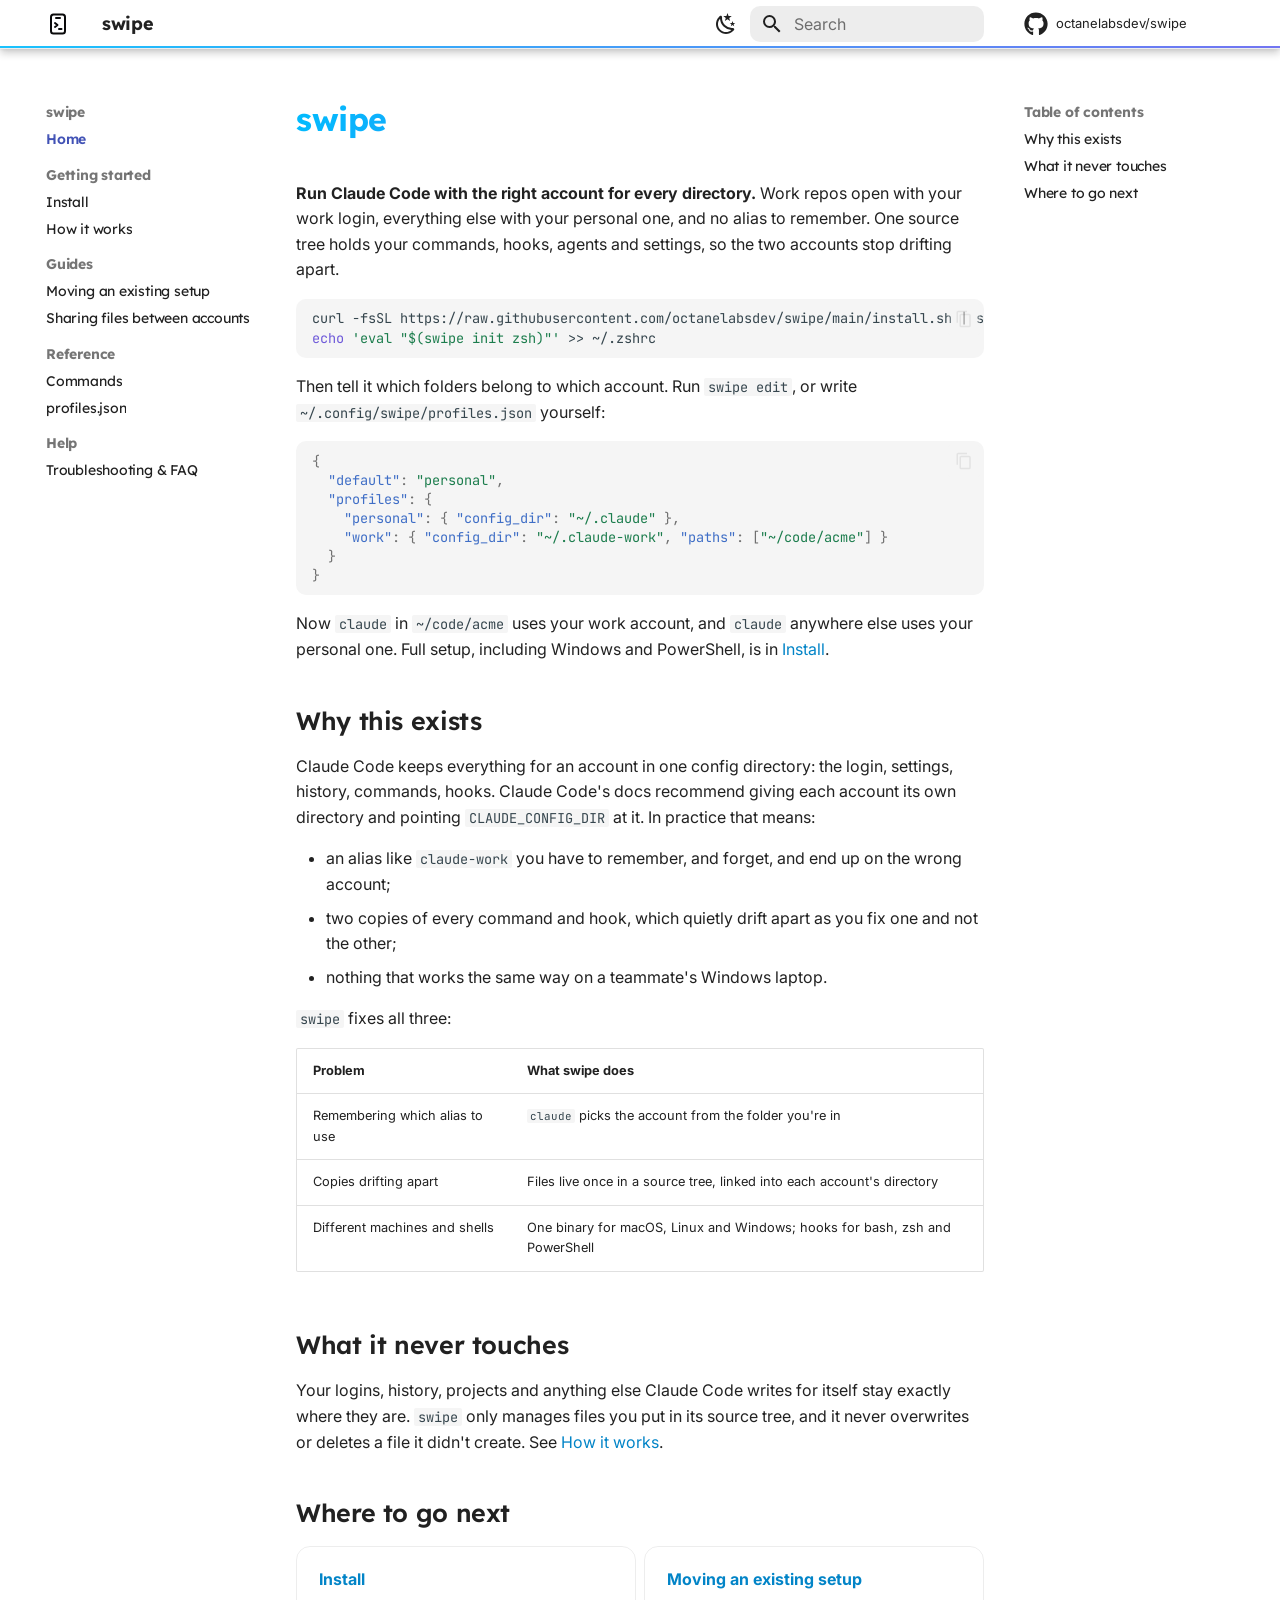
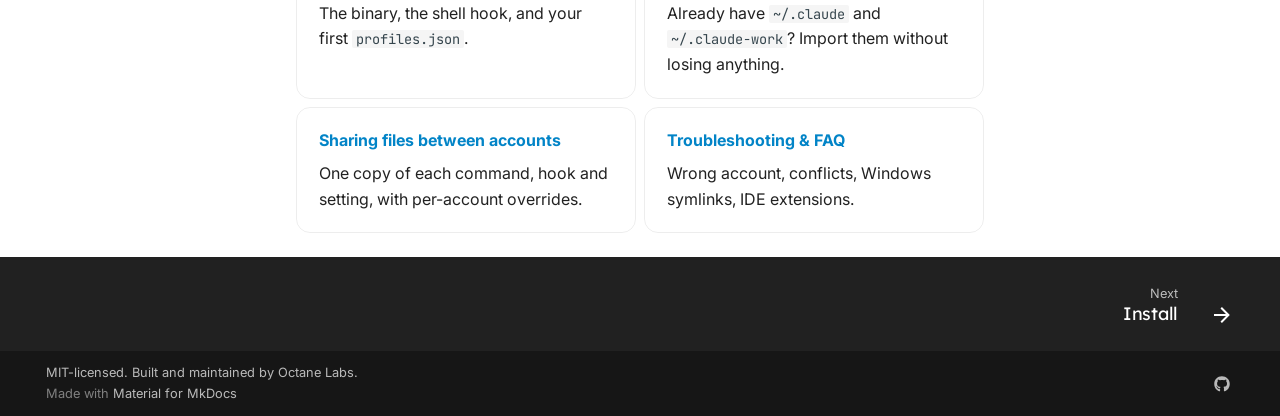
==== commit 11fc7fb0: "Deployed 7274ac5 with MkDocs version: 1.6.1" ====
--- a/index.html
+++ b/index.html
@@ -878,8 +878,8 @@
 <div class="highlight"><pre><span></span><code><a id="__codelineno-0-1" name="__codelineno-0-1" href="#__codelineno-0-1"></a>curl<span class="w"> </span>-fsSL<span class="w"> </span>https://raw.githubusercontent.com/octanelabsdev/swipe/main/install.sh<span class="w"> </span><span class="p">|</span><span class="w"> </span>sh
 <a id="__codelineno-0-2" name="__codelineno-0-2" href="#__codelineno-0-2"></a><span class="nb">echo</span><span class="w"> </span><span class="s1">'eval "$(swipe init zsh)"'</span><span class="w"> </span>&gt;&gt;<span class="w"> </span>~/.zshrc
 </code></pre></div>
-<p>Then tell it which folders belong to which account in
-<code>~/.config/swipe/profiles.json</code>:</p>
+<p>Then tell it which folders belong to which account. Run <code>swipe edit</code>, or write
+<code>~/.config/swipe/profiles.json</code> yourself:</p>
 <div class="highlight"><pre><span></span><code><a id="__codelineno-1-1" name="__codelineno-1-1" href="#__codelineno-1-1"></a><span class="p">{</span>
 <a id="__codelineno-1-2" name="__codelineno-1-2" href="#__codelineno-1-2"></a><span class="w">  </span><span class="nt">"default"</span><span class="p">:</span><span class="w"> </span><span class="s2">"personal"</span><span class="p">,</span>
 <a id="__codelineno-1-3" name="__codelineno-1-3" href="#__codelineno-1-3"></a><span class="w">  </span><span class="nt">"profiles"</span><span class="p">:</span><span class="w"> </span><span class="p">{</span>
